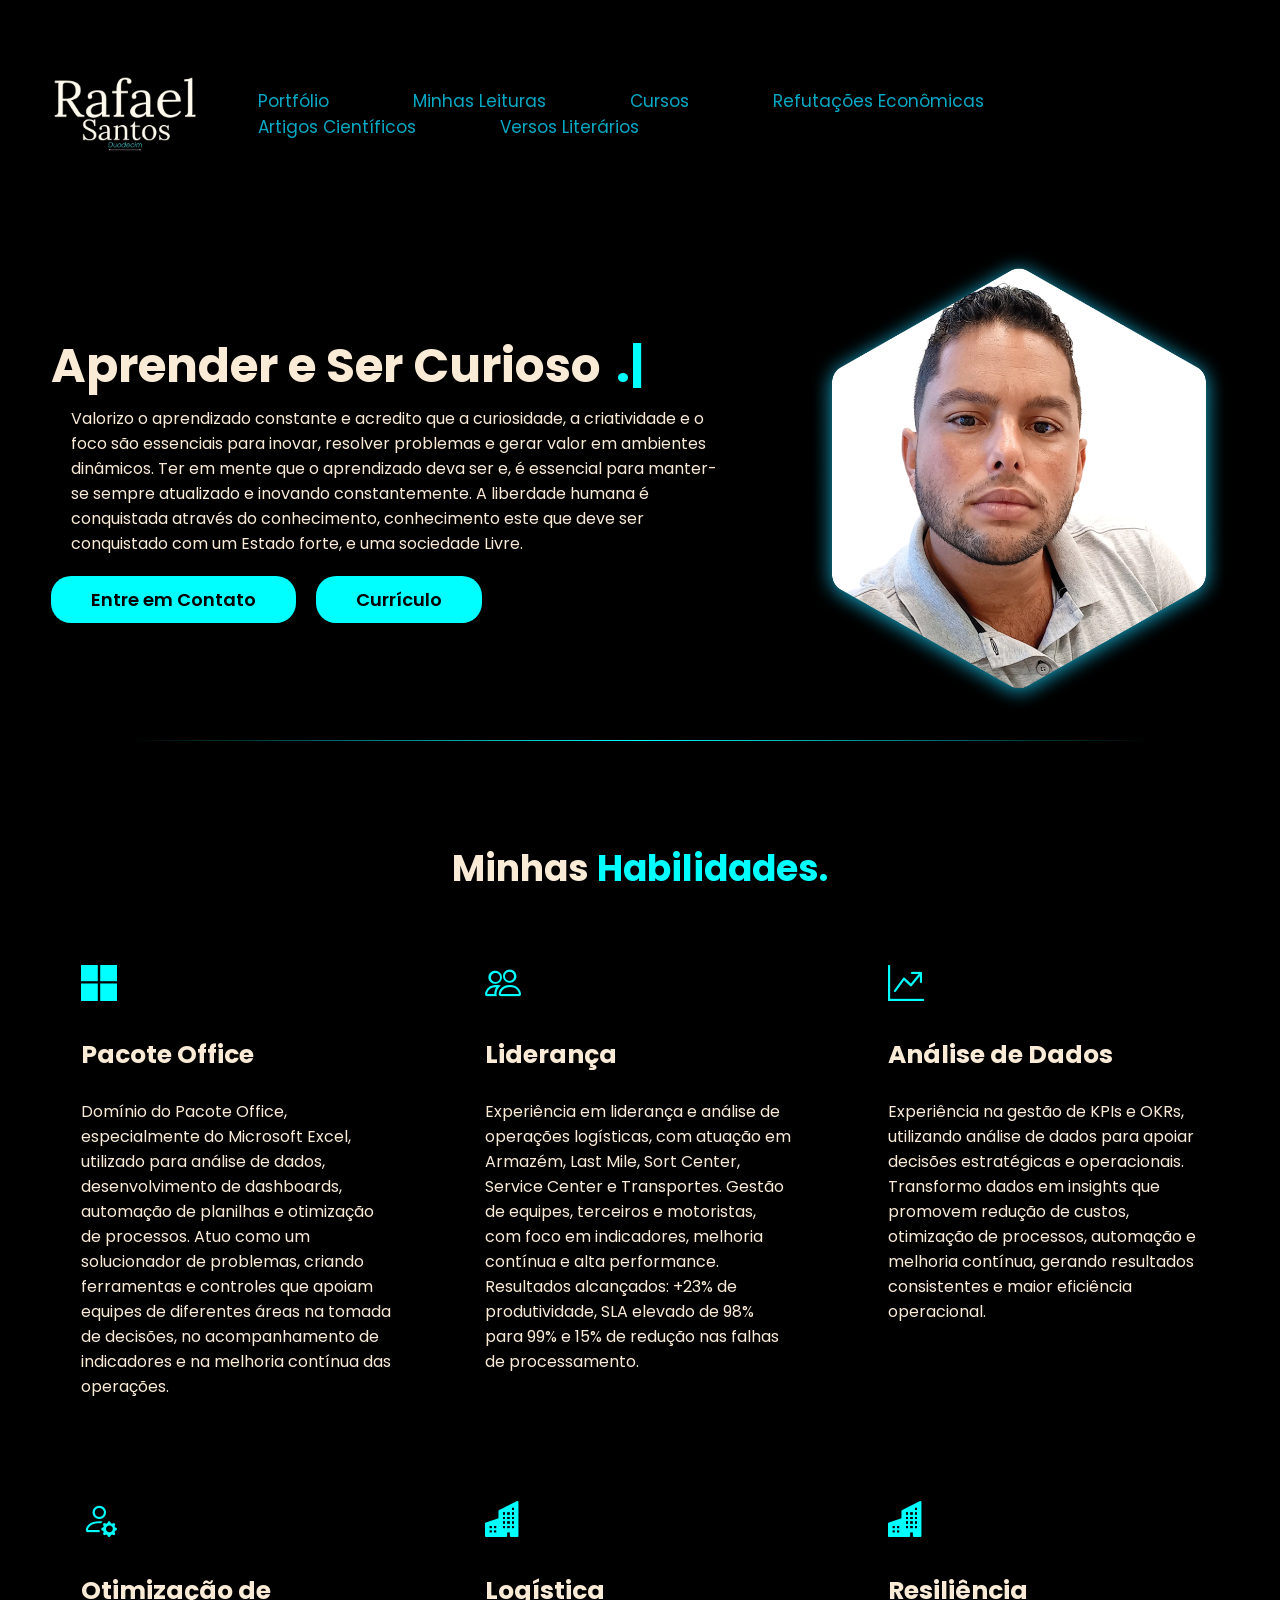
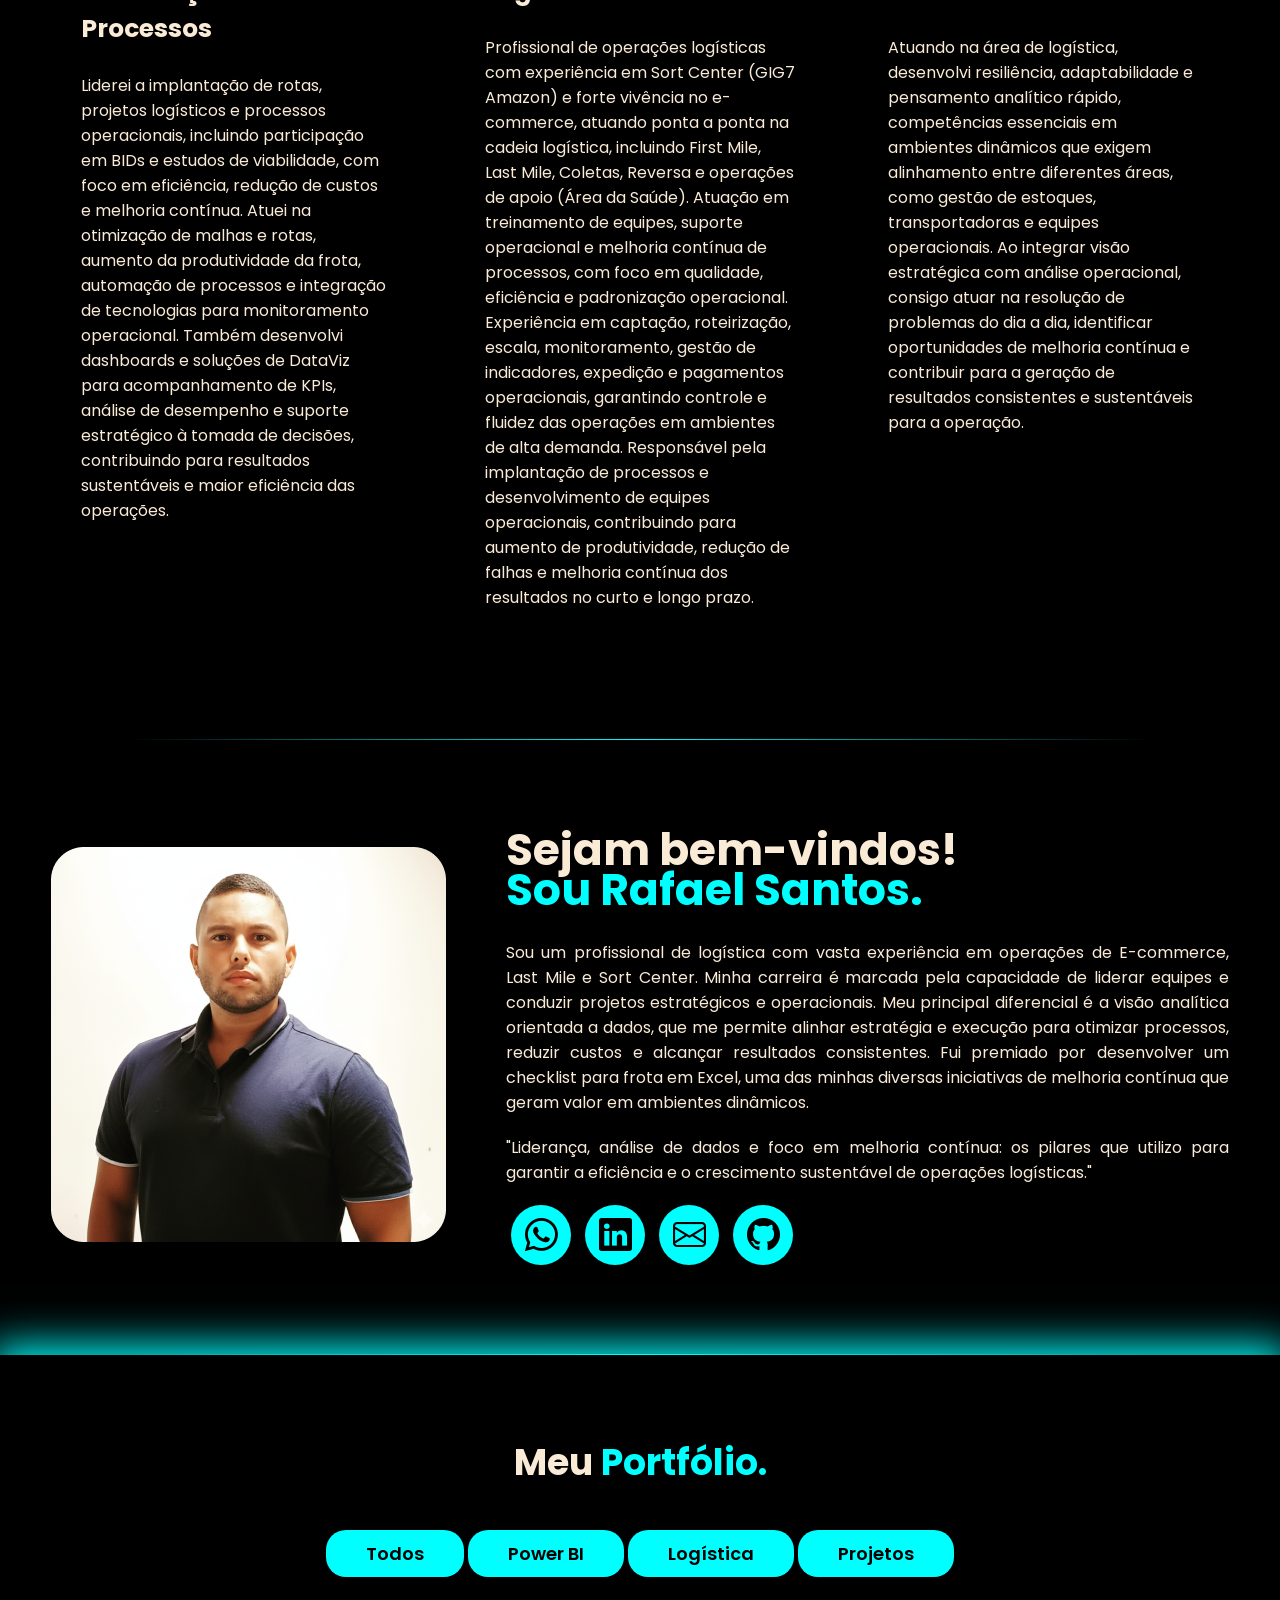
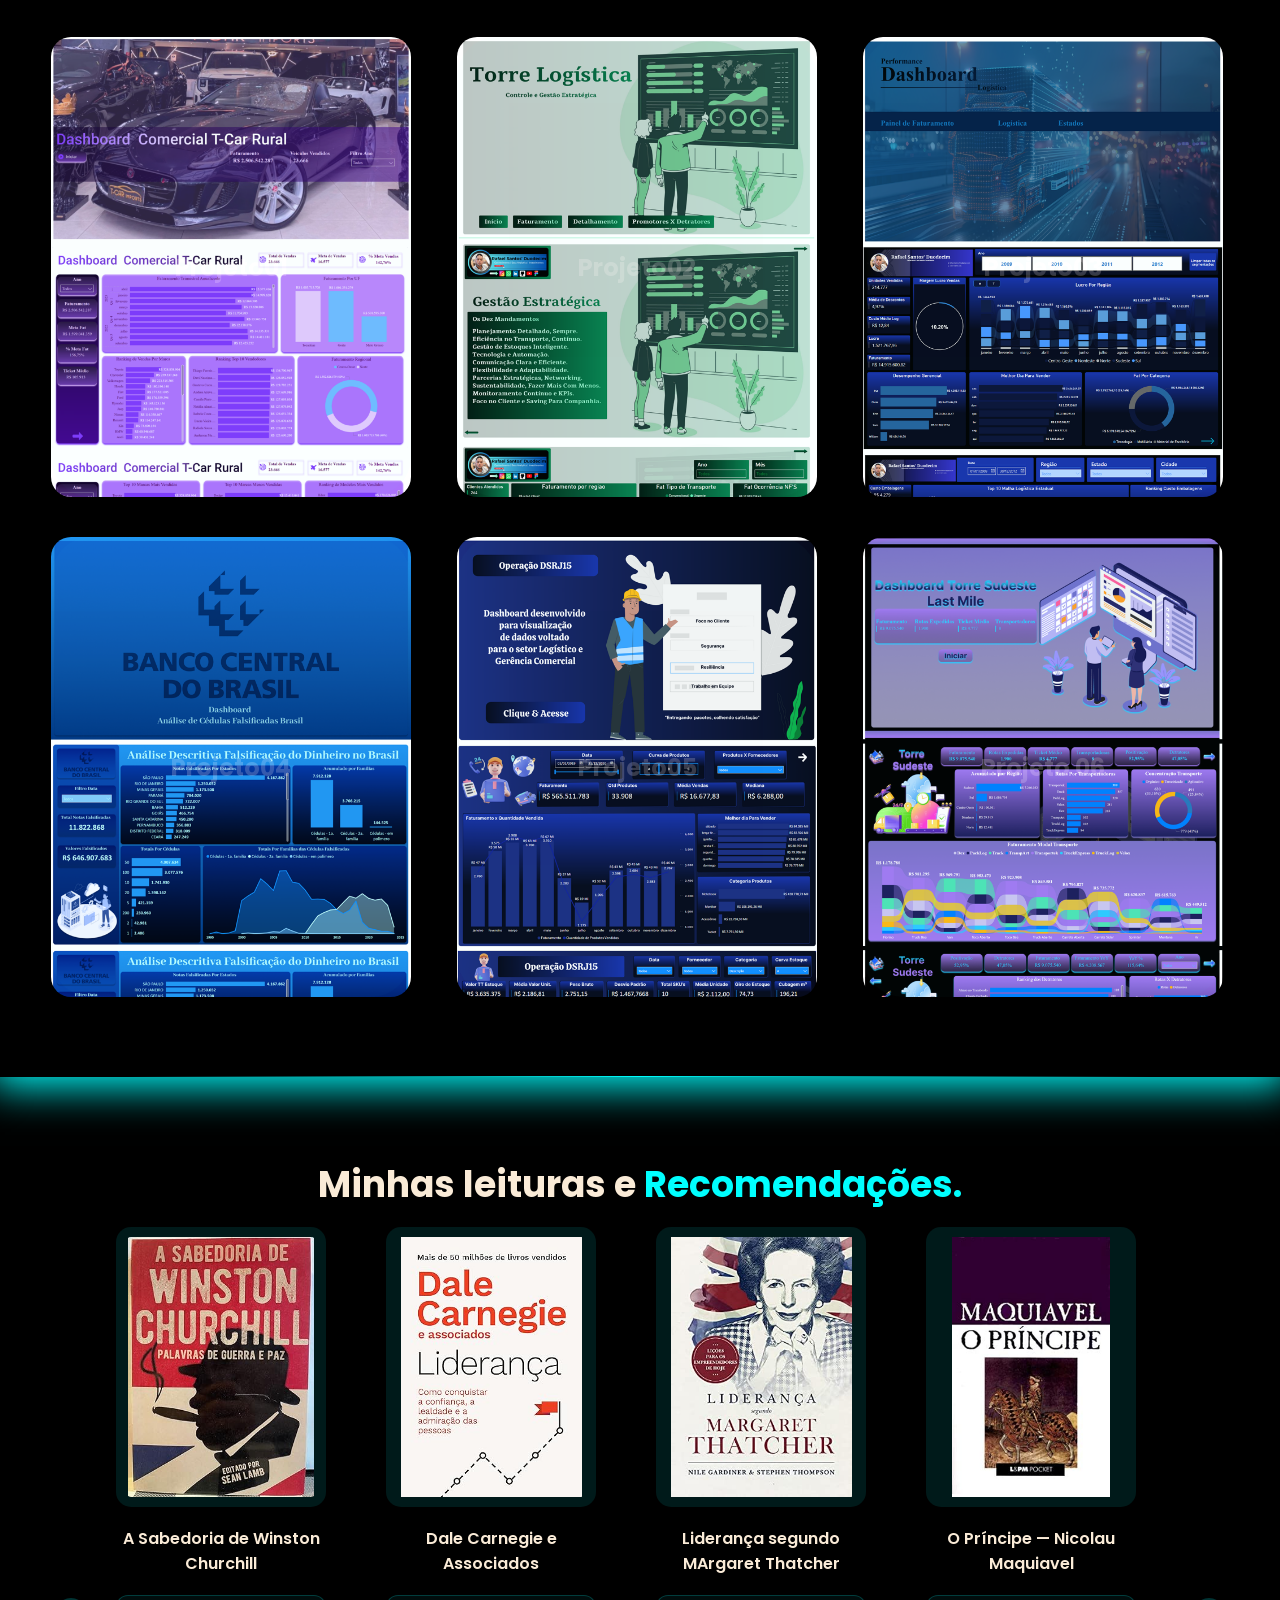
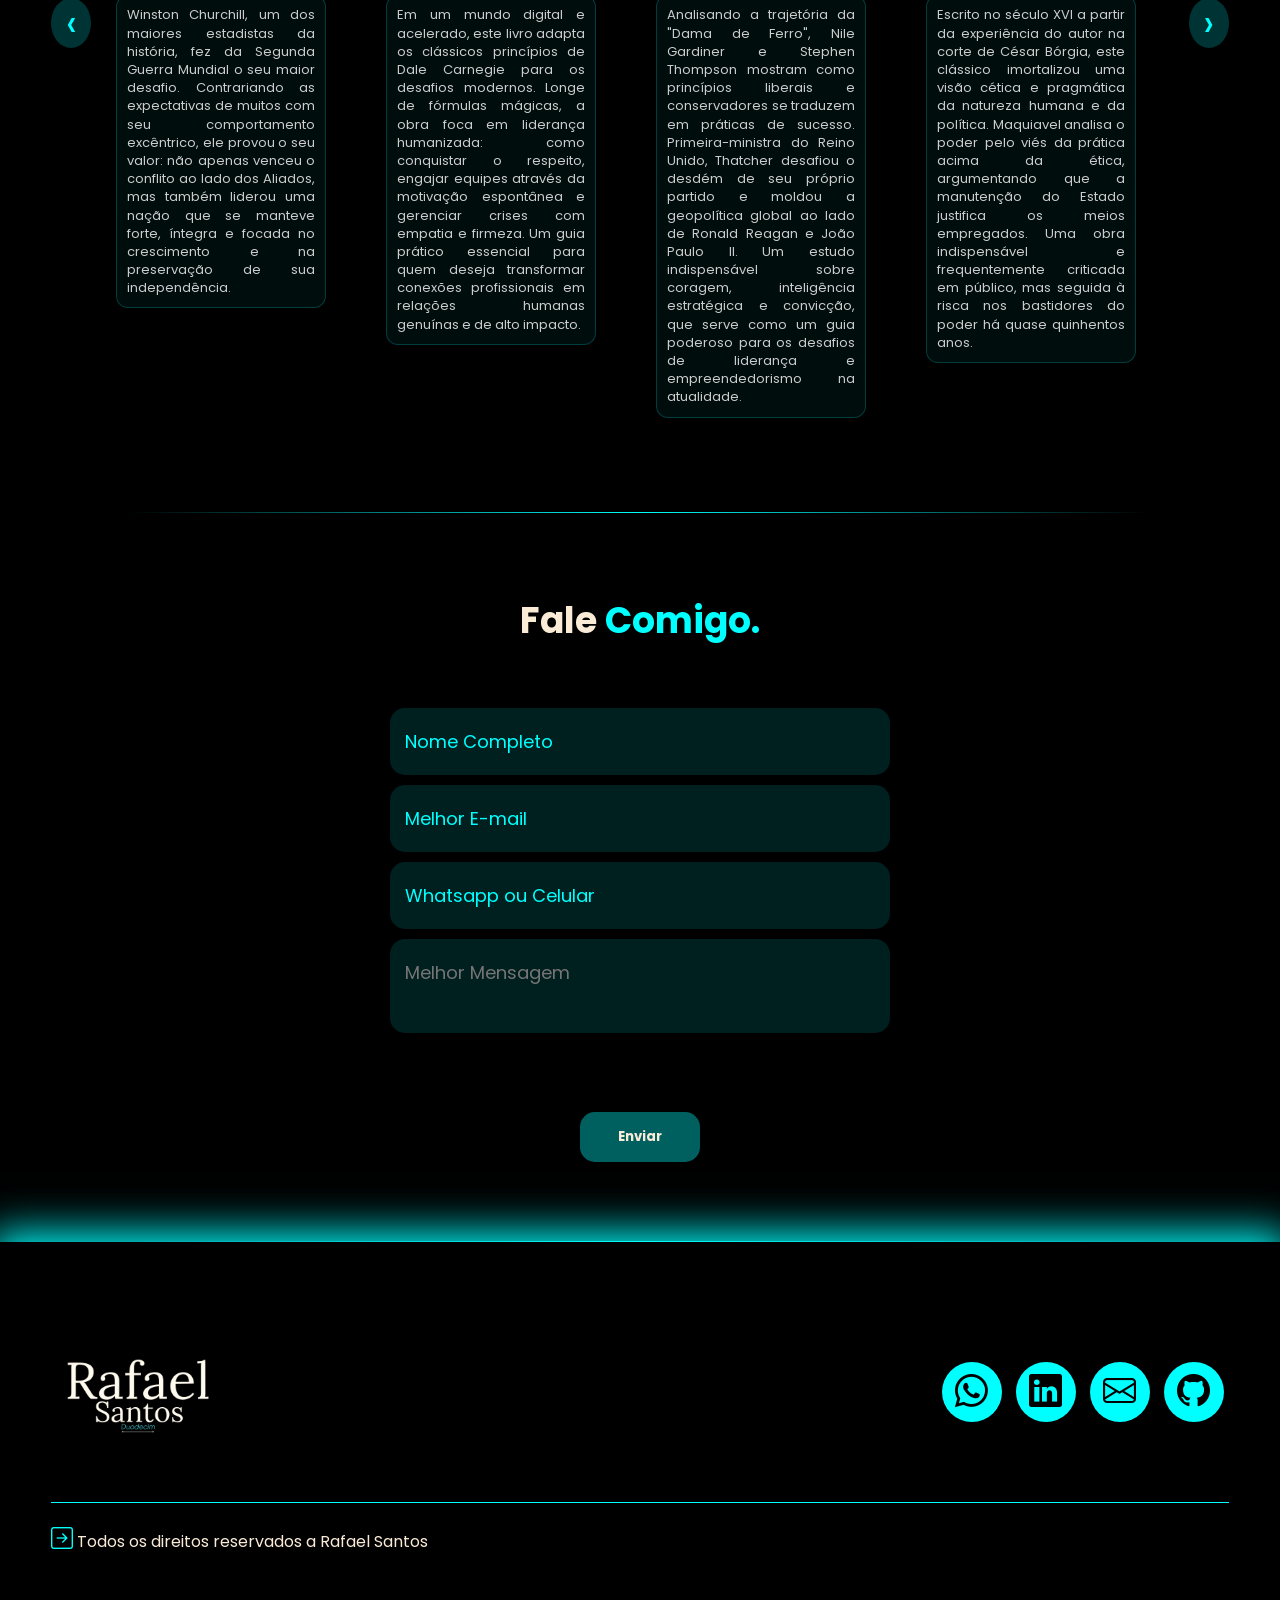
==== index.html @ 7df6057d "atualizando dimensão leitura para 5 livros" ====
<!DOCTYPE html>
<html lang="pt-br">
<head>
    <meta charset="UTF-8">
    <meta name="viewport" content="width=device-width, initial-scale=1.0">

    <!--Google Fontes-->
    <link rel="preconnect" href="https://fonts.googleapis.com">
    <link rel="preconnect" href="https://fonts.gstatic.com" crossorigin>
    <link href="https://fonts.googleapis.com/css2?family=Poppins:ital,wght@0,100;0,200;0,300;0,400;0,500;0,600;0,700;0,800;0,900;1,100;1,200;1,300;1,400;1,500;1,600;1,700;1,800;1,900&display=swap" rel="stylesheet">
    <!--Google Fontes-->

    <!--BootStrap Icons-->
    <link rel="stylesheet" href="https://cdn.jsdelivr.net/npm/bootstrap-icons@1.13.1/font/bootstrap-icons.min.css">
    <!--Fim Bootstrap Icons-->

    <link rel="stylesheet" href="style.css">
    <title>Rafael Santos</title>
</head>

<body>
    <button id="btn-topo">
       <i class="bi bi-arrow-up"></i>
    </button>
    
    <header>
        <div class= "interface">
            <div class="logo">
                <a href="#">
                    <img src="imagens/logoblaack.png" alt = "Testando_logo">
                </a>
            </div><!--logo-->

            <!--Botões do Navegador-->
            <!--Navegação por ancoragem-->
            <nav class="menu-desktop">
                <ul>
                    <li><a href="#portfolio">Portfólio</a></li> 
                    <li><a href="#leituras">Minhas Leituras</a></li>
                    <li><a href="#">Cursos</a></li>
                    <li><a href="#">Refutações Econômicas</a></li>
                    <li><a href="#">Artigos Científicos</a></li>
                    <li><a href="#">Versos Literários</a></li>
                     
                </ul>
            </nav>         

            <!-- Ícone hambúrguer (só mobile) -->
            <div class="menu-mobile">
            <i class="bi bi-list"></i>
            </div>
        </div><!--interface-->

        <!-- Menu lateral (abre no mobile) -->
        <nav class="menu-lateral">
            <ul>
                <li><a href="#portfolio">Portfólio</a></li> <!--Navegação por ancoragem-->
                <li><a href="leituras.html#leituras" target="_blank">Minhas Leituras</a></li>
                <li><a href="#">Cursos</a></li>
                <li><a href="#">Refutações Econômicas</a></li>
                <li><a href="#">Artigos Científicos</a></li>
                <li><a href="#">Versos Literários</a></li>
            </ul>
        </nav>

    </header>
<main>
  <section class="topo-do-site">
       <div class="interface">
                <div class="flex">
                    <div class="txt-topo-do-site">
                     
                        <h1 class="digitando"> Aprender e Ser Curioso </h1>
                                  
                        <p>Valorizo o aprendizado constante e acredito que a curiosidade, a criatividade e o foco 
                            são essenciais para inovar, resolver problemas e gerar valor em ambientes dinâmicos.
                            Ter em mente que o aprendizado deva ser e, é essencial para manter-se sempre
                            atualizado e inovando constantemente. A liberdade humana é conquistada através do conhecimento,
                            conhecimento este que deve ser conquistado com um Estado forte, e uma sociedade Livre.
                        </p>


<!--    Botões do currículo e do entrar em contato   -->                  
<div class="grupo-botoes">

    <div class="btn-contato">
        <a href="#contato">
            <button class="btn">Entre em Contato</button>
        </a>
    </div>

    <div class="btn-curriculo">
        <a href="Curriculo_Rafael Santos Silva.pdf" target="_blank">
            <button class="btn">Currículo</button>
        </a>
    </div>

</div>
                          
                    </div><!--topo-do-site-->

                    <div class="img-topo-do-site">
                         <img src="imagens/rafael.png" alt="pessoa.png"> 
                    </div><!--img-topo-do-site-->
                </div><!--flex-->         
            </div><!--interface-->           
        </section><!--topo-do-site-->
    
        <section class="especialidades">
            <div class="interface">
                <h2 class="titulo">Minhas <span>Habilidades.</span></h2>
                
                <div class="flex">
                    <div class="especialidades-box">
                        <i class="bi bi-microsoft"></i>
                        
                        <h3>Pacote Office</h3>
                        
                        <p>Domínio do Pacote Office, especialmente do Microsoft Excel, utilizado para análise de dados, desenvolvimento de dashboards, 
                            automação de planilhas e otimização de processos. Atuo como um solucionador de problemas, criando ferramentas e controles 
                            que apoiam equipes de diferentes áreas na tomada de decisões, no acompanhamento de indicadores e na melhoria contínua das operações.
                        </p>
                    </div><!--especialidades-box-->
                    
                    <div class="especialidades-box">
                        <i class="bi bi-people"></i>
                        
                        <h3>Liderança
                    
                        </h3>
                        <p>Experiência em liderança e análise de operações logísticas, com atuação em Armazém, Last Mile, Sort Center, Service Center 
                            e Transportes. Gestão de equipes, terceiros e motoristas, com foco em indicadores, melhoria contínua e alta performance. 
                            Resultados alcançados: +23% de produtividade, SLA elevado de 98% para 99% e 15% de redução nas falhas de processamento.
                        </p>
                    </div><!--especialidades-box-->
                    
                    <div class="especialidades-box">
                        <i class="bi bi-graph-up-arrow"></i>
                        
                        <h3>Análise de Dados</h3>
                        
                        <p>Experiência na gestão de KPIs e OKRs, utilizando análise de dados para apoiar decisões estratégicas e operacionais. 
                            Transformo dados em insights que promovem redução de custos, otimização de processos, automação e melhoria contínua, 
                            gerando resultados consistentes e maior eficiência operacional.
                        </p>
                    </div><!--especialidades-box-->

                    <div class="especialidades-box">
                        <i class="bi bi-person-gear"></i>
                        
                        <h3>Otimização de Processos</h3>
                        
                        <p>Liderei a implantação de rotas, projetos logísticos e processos operacionais, incluindo participação em BIDs e estudos de viabilidade, 
                            com foco em eficiência, redução de custos e melhoria contínua. Atuei na otimização de malhas e rotas, aumento da produtividade da frota, 
                            automação de processos e integração de tecnologias para monitoramento operacional. Também desenvolvi dashboards e soluções de DataViz para 
                            acompanhamento de KPIs, análise de desempenho e suporte estratégico à tomada de decisões, contribuindo para resultados sustentáveis e maior 
                            eficiência das operações.
                        </p>
                    </div><!--especialidades-box-->

                    <div class="especialidades-box">
                        <i class="bi bi-buildings-fill"></i>
                        
                        <h3>Logística</h3>
                        
                        <p>Profissional de operações logísticas com experiência em Sort Center (GIG7 Amazon) e forte vivência no e-commerce, atuando ponta a ponta na cadeia logística, 
                            incluindo First Mile, Last Mile, Coletas, Reversa e operações de apoio (Área da Saúde). Atuação em treinamento de equipes, suporte operacional e melhoria 
                            contínua de processos, com foco em qualidade, eficiência e padronização operacional. Experiência em captação, roteirização, escala, monitoramento, gestão 
                            de indicadores, expedição e pagamentos operacionais, garantindo controle e fluidez das operações em ambientes de alta demanda. Responsável pela implantação 
                            de processos e desenvolvimento de equipes operacionais, contribuindo para aumento de produtividade, redução de falhas e melhoria contínua dos resultados no 
                            curto e longo prazo.
                        </p>
                    </div><!--especialidades-box-->

                    <div class="especialidades-box">
                        <i class="bi bi-buildings-fill"></i>
                        
                        <h3>Resiliência</h3>
                        
                        <p>Atuando na área de logística, desenvolvi resiliência, adaptabilidade e pensamento analítico rápido, competências essenciais em ambientes dinâmicos que exigem alinhamento entre diferentes áreas, 
                            como gestão de estoques, transportadoras e equipes operacionais. Ao integrar visão estratégica com análise operacional, consigo atuar na resolução de problemas do dia a dia, identificar oportunidades 
                            de melhoria contínua e contribuir para a geração de resultados consistentes e sustentáveis para a operação.
                        </p>
                    </div><!--especialidades-box-->

                </div><!--flex-->       
            </div><!--interface-->
        </section><!--especialidades-->
         
        <section class="sobre">
            <div class="interface">
                <div class="flex">
                    <div class="img-sobre">
                        <img src="imagens/perfil sobre.png" alt = "foto.png">
                    </div><!--img-sobre-->

                    <div class="txt-sobre">
                        <h2>Sejam bem-vindos! <span>Sou Rafael Santos.</span></h2>
                        <p> Sou um profissional de logística com vasta experiência em operações de E-commerce, Last Mile e Sort Center. 
                            Minha carreira é marcada pela capacidade de liderar equipes e conduzir projetos estratégicos e operacionais. 
                            Meu principal diferencial é a visão analítica orientada a dados, que me permite alinhar estratégia e execução 
                            para otimizar processos, reduzir custos e alcançar resultados consistentes. Fui premiado por desenvolver um
                            checklist para frota em Excel, uma das minhas diversas iniciativas de melhoria contínua que geram valor em 
                            ambientes dinâmicos. 
                        </p>
                        
                        <p> "Liderança, análise de dados e foco em melhoria contínua: os pilares que utilizo para garantir a eficiência 
                            e o crescimento sustentável de operações logísticas."
                        </p>

                    <div class="btn-social">
                        <a href="#"><button><i class="bi bi-whatsapp"></i></button></a>
                        <a href="#"><button><i class="bi bi-linkedin"></i></button></a>
                        <a href="#"><button><i class="bi bi-envelope"></i></button></a>
                        <a href="#"><button><i class="bi bi-github"></i></button></a>

                    </div><!--btn-social-->

                    </div><!--txt-sobre-->
                </div><!--flex-->
            </div><!--interface-->
        </section><!--sobre-->
    
        <section id="portfolio" class="portfolio"> <!--Navegação por ancora-->
            <div class="interface">
                <h2 class="titulo">Meu <span>Portfólio.</span></h2>
                <div class="filtros">  <!--Botões-->
                <button onclick="filtrar('todos')">Todos</button>
                <button onclick="filtrar('bi')">Power BI</button>
                <button onclick="filtrar('logistica')">Logística</button>
                <button onclick="filtrar('projetos')">Projetos</button>
                </div>
                <div class="flex">
                   <!-- Aqui é o primeiro projeto -->
                    <div class="img-port bi" style="background-image: url(projetos/Projeto_01.png);"> <!--Adc imagem no projeto-->
                        <div class="overlay">
                            <a href="https://app.powerbi.com/view?r=eyJrIjoiZDViOTk0Y2UtODZkYy00NTRkLWEyZDQtYTY2ODE4ZGI3Y2Q2IiwidCI6ImRjYzZiZjVjLTNiZjctNGFlOC04OWZlLWI5N2MwMjEz
                            ODkyYiJ9" target="_blank"> Projeto01 </a>
                        </div>
                    </div>
                    <!-- Aqui é o segundo projeto -->
                    <div class="img-port bi" style="background-image: url(projetos/projeto_02.png);">
                        <div class="overlay">
                            <a href="https://app.powerbi.com/view?r=eyJrIjoiNzRhM2Q1ZjgtZDkxMi00Mjg3LTg2ZDUtZjVmYmI4ZjVlNTkwIiwidCI6ImRjYzZiZjVjLTNiZjctNGFlOC04OWZlLWI5N2MwMjEzODkyYiJ9" 
                            target="_blank">Projeto02</a>
                        </div>
                    </div>
                    <!-- Aqui é o terceiro projeto -->
                    <div class="img-port bi" style="background-image: url(projetos/Projeto_03.png);">
                        <div class="overlay">
                            <a href="//app.powerbi.com/view?r=eyJrIjoiMjJjNThkMjYtMGU4Yy00MzE4LWEzYzEtNDRkMzQzOGNiYzUwIiwidCI6ImRjYzZiZjVjLTNiZjctNGFlOC04OWZlLWI5N2MwMjEzODkyYiJ9"
                            target="_blank" > Projeto03</a>
                        </div>
                    </div>   
                    <!-- Aqui é o quarto projeto -->
                    <div class="img-port bi" style="background-image: url(projetos/04projeto_cédulas_falsificadas.png);">
                        <div class="overlay">
                            <a href="//app.powerbi.com/view?r=eyJrIjoiMGYxZWVlNTYtMzllMi00NWQxLWIxNmYtMjg5ZWJmY2Y4MWYwIiwidCI6ImRjYzZiZjVjLTNiZjctNGFlOC04OWZlLWI5N2MwMjEzODkyYiJ9"
                            target="_blank" > Projeto04</a>
                        </div>
                    </div>
                    <!-- Aqui é o quinto projeto-->  
                    <div class="img-port bi" style="background-image: url(projetos/05projeto_de_logistica_curso.png);">
                        <div class="overlay">
                            <a href="//app.powerbi.com/view?r=eyJrIjoiZmQ4MWZjYzctMzg3Yy00NWE0LTlmNDgtMTAwNGI3YjE2MWVjIiwidCI6ImRjYzZiZjVjLTNiZjctNGFlOC04OWZlLWI5N2MwMjEzODkyYiJ9"
                            target="_blank">Projeto05</a>
                        </div>
                    </div>
                    <!-- Aqui é o sexto projeto-->
                    <div class="img-port bi" style="background-image: url(projetos/06projeto_de_logistica_forms.png);">
                        <div class="overlay">
                            <a href="//app.powerbi.com/view?r=eyJrIjoiMDJlNTQ4YTAtMDZlOS00NWM0LTk3MGItZGM0MzVjMWMyZWE3IiwidCI6ImRjYzZiZjVjLTNiZjctNGFlOC04OWZlLWI5N2MwMjEzODkyYiJ9"
                            target="_blank">Projeto 06</a>
                        </div>
                    </div>             
                </div><!--flex-->
            </div><!--interface-->
        </section>
        
        
<section id="leituras" class="leituras">
    <div class="interface">

        <h2 class="titulo">Minhas leituras e <span>Recomendações.</span></h2>

        <div class="carrossel">

            <button class="seta esquerda" onclick="mover(-1)">‹</button>

            <div class="carrossel-viewport">

                <div class="carrossel-track" id="track">

                    <a href="https://link-da-compra-aqui.com" target="_blank" class="livro">
                        <img src="img_leituras/churchil.jpg" alt="">
                        <div class="info">
                            <h3>A Sabedoria de Winston Churchill</h3>
                            <p class="resenha">Winston Churchill, um dos maiores estadistas da história, fez da Segunda Guerra Mundial 
                                o seu maior desafio. Contrariando as expectativas de muitos com seu comportamento excêntrico, ele provou 
                                o seu valor: não apenas venceu o conflito ao lado dos Aliados, mas também liderou uma nação que se manteve 
                                forte, íntegra e focada no crescimento e na preservação de sua independência.
                            </p>
                        </div>
                    </a>

                    <a href="https://link-da-compra-aqui.com" target="_blank" class="livro">
                        <img src="img_leituras/danile carler.jpg" alt="">
                        <div class="info">
                            <h3>Dale Carnegie e Associados 
                            </h3>
                            <p class="resenha">Em um mundo digital e acelerado, este livro adapta os clássicos princípios de Dale Carnegie para 
                                os desafios modernos. Longe de fórmulas mágicas, a obra foca em liderança humanizada: como conquistar o respeito, 
                                engajar equipes através da motivação espontânea e gerenciar crises com empatia e firmeza. Um guia prático essencial 
                                para quem deseja transformar conexões profissionais em relações humanas genuínas e de alto impacto.
                            </p>
                        </div>
                    </a>

                    <a href="https://link-da-compra-aqui.com" target="_blank" class="livro">
                            <img src="img_leituras/margaret thatcher.jpg" alt="">
                        <div class="info">
                            <h3>Liderança segundo MArgaret Thatcher</h3>
                            <p class="resenha">Analisando a trajetória da "Dama de Ferro", Nile Gardiner e Stephen Thompson mostram como princípios liberais e conservadores 
                                se traduzem em práticas de sucesso. Primeira-ministra do Reino Unido, Thatcher desafiou o desdém de seu próprio partido e moldou 
                                a geopolítica global ao lado de Ronald Reagan e João Paulo II. Um estudo indispensável sobre coragem, inteligência estratégica e 
                                convicção, que serve como um guia poderoso para os desafios de liderança e empreendedorismo na atualidade.
                            </p>
                        </div>
                    </a>

                    <a href="https://link-da-compra-aqui.com" target="_blank" class="livro">
                        <img src="img_leituras/maquiavel.jpg" alt="">
                        <div class="info">
                            <h3>O Príncipe — Nicolau Maquiavel</h3>
                            <p class="resenha">Escrito no século XVI a partir da experiência do autor na corte de César Bórgia, este clássico imortalizou uma visão cética e pragmática 
                                da natureza humana e da política. Maquiavel analisa o poder pelo viés da prática acima da ética, argumentando que a manutenção do Estado justifica os meios 
                                empregados. Uma obra indispensável e frequentemente criticada em público, mas seguida à risca nos bastidores do poder há quase quinhentos anos.
                            </p>
                        </div>
                    </a>

                    <a href="https://link-da-compra-aqui.com" target="_blank" class="livro">
                        <img src="img_leituras/o caibalion.jpg" alt="">
                        <div class="info">
                            <h3>O Caibalion — Filosofia Hermética</h3>
                            <p class="resenha">Considerado um dos pilares do esoterismo ocidental, este clássico sintetiza a essência dos ensinamentos de Hermes Trismegisto, preservados desde o Antigo Egito e a Grécia.
                                 A obra traduz axiomas complexos em conceitos compreensíveis, antecipando ideias modernas como o Novo Pensamento e a Lei da Atração. Um guia definitivo e autorizado 
                                 sobre o Hermetismo, indispensável para estudiosos, filósofos e entusiastas da filosofia oculta.
                            </p>
                        </div>
                    </a>

                    <a href="https://link-da-compra-aqui.com" target="_blank" class="livro">
                        <img src="img_leituras/sartre.jpg" alt="">
                        <div class="info">
                            <h3>O Existencialismo é um Humanismo — Jean-Paul Sartrea</h3>
                            <p class="resenha">Nascido a partir de uma célebre conferência, este texto funciona como uma porta de entrada acessível à filosofia de Sartre. O autor responde de forma direta aos seus críticos, 
                                defendendo o existencialismo como uma doutrina que coloca a responsabilidade e a liberdade humana no centro de tudo. Uma obra curta e essencial que marca a transição intelectual de Sartre e 
                                pavimenta o caminho para os seus desdobramentos filosóficos posteriores.
                        </div>
                    </a>

                </div>

            </div>

            <button class="seta direita" onclick="mover(1)">›</button>

        </div>

    </div>
</section>
        
        <!--portfolio-->

        <section id="contato" class="formulario">
            <div class="interface">
                <h2 class="titulo">Fale <span>Comigo.</span></h2>
            <form id="form-contato" action="https://formspree.io/f/mnjlkkvp" method="POST">

                <input type="text" name="nome" placeholder="Nome Completo" required>
                <input type="email" name="email" placeholder="Melhor E-mail" required>
                <input type="tel" name="telefone" placeholder="Whatsapp ou Celular" required>
                <textarea name="message" placeholder="Melhor Mensagem" required></textarea>
                <input type="text" name="_honey" style="display:none">

                 <p id="mensagem-form"></p>

                <div class="btn-enviar">
                    <button type="submit" id="btn-form">Enviar</button>
                </div>

            </form>
            </div><!--interface-->
        </section><!--formulario-->
    </main>
    
    <footer>
        <div class="interface">
            <div class="line-footer">
                <div class="flex">
                    <div class="logo-footer">
                        <img src="imagens/logoblaack.png" alt="logotipo">
                    </div><!--logo-footer-->
                    <div class="btn-social">
                        <a href="#"><button><i class="bi bi-whatsapp"></i></button></a>
                        <a href="#"><button><i class="bi bi-linkedin"></i></button></a>
                        <a href="#"><button><i class="bi bi-envelope"></i></button></a>
                        <a href="#"><button><i class="bi bi-github"></i></button></a>
                    </div><!--btn-social-->
                </div><!--flex-->                
            </div><!--line-footer-->
            <div class="line-footer borda">
                <p><i class="bi bi-arrow-right-square"></i> <a href="https://wa.me/5521972371368"> Todos os direitos reservados a Rafael Santos</a> </p>
                
            </div><!--line-footer-->
        </div><!--interface-->
    </footer>

    <script src="script.js"></script>

</body>
</html>


<!--/* Malito é para add o e-mail*/-->
---- style.css ----
/*Estilo Geral*/
*{
    margin: 0;
    padding: 0;
    box-sizing: border-box;
    font-family: 'Poppins', sans-serif;
}

body{
    background-color: black;
    height: 100vh;
}

     /* dando vida aos navegadores */

html {
  scroll-behavior: smooth;
}


.interface{
    max-width: 1480px;   
    margin: 0 auto;
}

.flex{
    display: flex;
}

/*Grupo Botões iniciooo contato currículo*/

.grupo-botoes{
    display: flex;
    gap: 20px;
    align-items: center;
}

.btn{
    padding: 10px 40px;
    font-size: 18px;
    font-weight: 600;
    background-color:aqua;
    border: 0;
    border-radius: 20px;
    cursor: pointer;
    transition: 0.2s;
}

.btn:hover{
    background-color: #00c8c8;
    transform: translateY(-3px);
    box-shadow: 0 8px 20px rgba(0,0,0,.2);
}

/*Fim Grupo Botões*/

h2.titulo{
    color: antiquewhite;
    font-size: 36px;
    text-align: center;
}


h2.titulo span{
    color: aqua;
}

button:hover, form .btn-enviar input:hover{
    box-shadow: 0px 0px 8px aqua;
    transform: scale(1.05); 
}


/*Estilo do Cabeçalho*/

header{
    padding: 20px 3%;   /*Ajustar a altura das páginas*/
}

header > .interface{
    display: flex;
    align-items:center;
    justify-content: space-between;

}


header a{
    color: rgba(9, 218, 255, 0.767);
    text-decoration: none;
    display: inline-block;
    transition: .3s;
}

header a:hover{
    color: antiquewhite;
    transform: scale(1.09);
}

header nav ul{
    list-style-type: none;
}

header nav ul li{
    display: inline-block;
    padding: 0 40px;
    font-size: 17px; /*Tamanho da fonte do meu superior*/
}


/* Estilo da logo */
header .logo img {
    width: 180px;   /* controla a largura */
    height: auto;   /* mantém a proporção da imagem */
}


/*Topo do Site*/

section.topo-do-site{
    padding: 20px 4%;  /*texto ao ado da imagem*/
     
}

section.topo-do-site .flex{
    align-items: center;
    justify-content: center;
    gap: 60px;
    
}

.topo-do-site h1{
    color: antiquewhite;
    font-size: 47px;
    line-height: 40px;
    
}

.digitando::after {   /*Alterando o ponot final do portfolio*/
    content: '.|';
    margin-left: 5px;
    animation: pisca 0.6s infinite;
    color: aqua;
}


@keyframes pisca {
    0%, 100% {
        opacity: 1;
    }

    50% {
        opacity: 0;
    }
}


.topo-do-site h1 span{
    color: aqua;
    font-size: 74px;
}


.topo-do-site p{
    color: antiquewhite;
    margin: 20px;
    margin-top: 20px;
}

.topo-do-site .img-topo-do-site img{
    position: relative;
    animation: flutuar 3s ease-in-out infinite alternate;
    width: 420px;   /* controla a largura */
    height: auto;   /* mantém a proporção da imagem */
}


@keyframes flutuar{
    0%{
        top: 0;
    }
    100%{
        top: 40px;
    }
}

/* Container das especialidades/ minhas habilidades */

section.especialidades{  /*Afastando o texto da linha muito bom*/
    padding: 100px 4%;
}

section.especialidades .flex {
    display: flex;
    margin-top: 30px; /*Afastando o título do texto*/
    flex-wrap: wrap;      /* permite quebrar a linha */
    gap: 33px;            /* espaço entre os boxes */
    justify-content: center; /* centraliza os boxes */
}

/* Cada box de especialidade */
.especialidades .especialidades-box {
    color: antiquewhite;
    padding: 30px;
    border-radius: 20px;
    transition: .2s;
    flex: 1 1 calc(33.333% - 40px); /* ocupa 1/3 da linha, considerando o gap */
    box-sizing: border-box;
    min-width: 250px; /* garante responsividade em telas pequenas */
}

.especialidades .especialidades-box:hover {
    transform: scale(1.05);
    box-shadow: 0 0 9px rgba(0, 255, 255, 0.438);
}

.especialidades .especialidades-box i {
    margin-top: 40px;
    margin-bottom: 80px;
    font-size: 36px; /*Tamanho do título "Minhas Habilidades"*/
    color: aqua;   /*Cor do texto*/
}

.especialidades .especialidades-box h3 {
    font-size: 25px; /*Título em minhas habilidades "Tamanho"*/
    margin: 25px 0;  /*Distância entre o texto e o título*/
}


/*Estilo Sobre meu perfil
*/

section.sobre{
    padding: 90px 4%;
    align-items: center;
}

section.sobre .flex{
    align-items: center;
    gap: 60px;
}

.sobre .txt-sobre{
    color: antiquewhite;
}

.sobre .txt-sobre h2{
    font-size: 44px;
    line-height: 40px;
    margin-bottom: 30px;
}

.sobre .txt-sobre h2 span{
    color: aqua;
    display: block;
}

.sobre .txt-sobre p{
    margin: 20px 0;
    text-align: justify;
}


.btn-social button{
    width: 60px;
    height: 60px;
    border-radius: 60%;
    border: none;
    background-color: aqua;
    font-size: 33px;
    cursor: pointer;
    margin: 0 5px;
}

/*Estilo do portfólio*/

#portfolio {
    scroll-margin-top: 90px;
}

section.portfolio{
    padding: 80px 4%;
    box-shadow: 0 0 40px 9px aqua;
}

section.portfolio .flex{
    display: grid; /*Diposição da visualização baseada em grid da seção*/
    grid-template-columns: repeat(3, 1fr); /*Grid da disposição de projetos por linha*/
    gap: 40px;
    margin-top: 60px;
}

.img-port{
    width: 360px;
    height: 460px;
    background-size: cover;
    background-position: 100% 0%;
    transition: 3s; /*velocidade que a imagem sobre*/
    cursor: pointer;
    border-radius: 20px;  /*Aqui está as bordas da imagem*/
    position: relative;
}

.img-port:hover{
    background-position: 100% 100%;
}

.overlay{
    position: absolute;
    top: 0;
    left: 0;
    width: 100%;
    height: 100%;
    background-color: rgba(63, 223, 223, 0.103);
    border-radius: 40px;
    display: flex; /*Nome do projeto no portfolio*/
    align-items: center;
    justify-content: center;
    font-size: 24px;
    font-weight: 600;
    color:antiquewhite;
    opacity: .2;
    transition: .3s;
}

.overlay:hover{
    opacity: 1;
}

/* Faz o link dentro da overlay ficar branco e tirar sublinhado */
.overlay a {
    color: #ffffff;         /* branco */
    text-decoration: none;   /* remove sublinhado */
    font-weight: bold;       /* opcional: negrito */
}

/* Efeito quando o mouse passa sobre o link */
.overlay a:hover {
    color: aqua;         /* muda cor ao passar o mouse */
    cursor: pointer;        /* mostra a mãozinha */
}

/* Testando Leituras*/

/*Estilo do Formulário de Contato*/

section.formulario{
    padding: 80px 4%;
}

form{
    max-width: 500px;
    margin: 0 auto;
    display: flex;
    justify-content: center;
    flex-direction: column;
    gap: 10px;
    margin-top: 60px;
    
}

form input, form textarea{
    width: 100%;
    background-color: rgba(0, 255, 255, 0.123);
    border: 0;
    outline: 0;
    padding: 20px 15px;
    border-radius: 15px;
    color: antiquewhite;
    font-size: 18px;
}

form input::placeholder{
    color: aqua;
}

form textarea{
    resize: none;
    max-width: 500px;
    
}

form .btn-enviar{
    margin-top: 20px;
    text-align: center;

}

form .btn-enviar input{
    width: 120px;
    background-color: rgba(0, 255, 255, 0.377);
    color: antiquewhite;
    font-weight: 700;
    cursor: pointer;
    transition: .3s;

}
/*Formulario envios */
#mensagem-form {
    text-align: center;
    font-weight: 600;
    margin-top: 15px;
    min-height: 24px;
}

#mensagem-form.sucesso {
    color: aqua;
}

#mensagem-form.erro {
    color: #ff4d4d;
}

.btn-enviar button {
    width: 120px;
    padding: 15px;
    background-color: rgba(0, 255, 255, 0.377);
    color: antiquewhite;
    border: none;
    border-radius: 15px;
    font-weight: 700;
    cursor: pointer;
    transition: .3s;
}

.btn-enviar button:hover {
    box-shadow: 0px 0px 8px aqua;
    transform: scale(1.05);
}

.btn-enviar button:disabled {
    opacity: 0.6;
    cursor: not-allowed;
}



/*Boões do portfolio */
.filtros {
    text-align: center;
    margin-top: 40px;
}

.filtros button {
    padding: 10px 40px;
    font-size: 18px;
    font-weight: 600;
    background-color:aqua;
    border: 0;
    border-radius: 20px;
    cursor: pointer;
    transition: 0.2s;
}

.filtros button:hover {
    transform: scale(1.05);
    box-shadow: 0 0 10px aqua;
}

/*Estilo do rodape*/

footer{
    padding: 40px 4%;
    box-shadow: 0 0 40px 9px aqua;
}

footer .flex {
    display: flex;              
    align-items: center;        
    justify-content: space-between; 
    flex-wrap: nowrap;          
    gap: 20px;                  
}


footer .line-footer{
    padding: 20px 0;
}

.borda{
    border-top: 1px solid aqua;

}
 /* Linha do rodapé */
footer .line-footer p i{
    color: aqua;
    font-size: 22px;
    
}

footer .line-footer p a{
    color: antiquewhite;
    
}

/* Ajuste da logo do footer */
footer .logo-footer img {
    max-width: 180px;  /* controla largura máxima */
    width: 100%;       /* torna responsivo em telas pequenas */
    height: auto;      /* mantém proporção */
    display: block;    /* remove espaços extras */
}


/*Deixando o site responsivo */


/* Menu lateral só aparece no mobile */
.menu-lateral {
    display: none; /* esconde por padrão */
}



/* Botão menu mobile */

.menu-mobile {
    display: none; /* esconde por padrão */
}

@media screen and (max-width: 1020px){

    .menu-mobile {
        display: block; /* mostra o botão */
    }

    .menu-lateral {
        display: block; /* mostra o menu lateral quando estiver no mobile */
    }

    /* esconder menu desktop e botão contato no mobile */
    .menu-desktop,
    .btn-contato {
        display: none;
    }
    


    /* Estilo da logo */
    header .logo img {
    width: 130px;   /* controla a largura */
    height: auto;   /* mantém a proporção da imagem */
    }

    /*Classes gerais*/
    .flex{
        flex-direction: column;
    }

    h2.titulo{
    font-size: 27px;
    line-height: 30px;
    text-align: center;
    }

    .topo-do-site .flex{
        flex-direction: column-reverse;
    }

    /*cabeçalho navegador*/
    .menu-desktop, .btn-contato{
        display: none;
    }

    .menu-desktop {
    position: relative;
}

    /*Topo do site*/

    section.topo-do-site{
        padding: 27px 8%;
    }
    .topo-do-site h1{
        font-size: 37px;
        line-height: 70%;
        text-align: center;
    }


    /*Especialidades*/

    section.especialidades{
    margin-bottom: 50px;
    padding: 50px 8%;
    display: grid;
    gap: 70px;
    
}

section.especialidades h2 {
    color: antiquewhite;
    font-size: 36px;
    text-align: center;
    margin-bottom: 50px; /* aumenta a distância entre o título e os boxes */
}

  /*  section.especialidades {
    padding: 40px 6%;
    }*/


    /*Sobre*/

    section.sobre{
    padding: 80px 8%;
    align-items: center;
}


.sobre .txt-sobre h2{
    font-size: 30px;
    line-height: 30px;
    text-align: center;
}


.btn-social{
    text-align: center;
}

/*Imagem da descrição sobre*/

.img-sobre img{  /*Imagem da descrição sobre*/
 width: 280px;   /* controla a largura */
 height: auto;   /* mantém a proporção da imagem */
}


/*Portfolio*/


section.portfolio{
    padding: 80px 4%;
    box-shadow: 0 0 40px 9px aqua;
}

.esconder {
    display: none;
}


.filtros button.ativo {
    background: white;
    color: black;
}


.img-port {
    transition: 0.4s;
}


/*Fim section bottuns */


section.portfolio{
    padding: 80px 4%;
    
}

.img-port{
    width: 100%;
    max-width:360px;
    margin: 0 auto;
    height: 160px;
    background-size: cover;
    background-position: 100% 0%;
    transition: 8s;
    cursor: pointer;
    border-radius: 15PX;
    position: relative;
}   

.overlay{
    position: absolute;
    top: 0;
    left: 0;
    width: 100%;
    height: 100%;
    background-color: rgba(0, 255, 255, 0.103);
    border-radius: 15px;
    display: flex;
    align-items: center;
    justify-content: center;
    font-size: 15px;
    font-weight: 600;
    color:antiquewhite;
    opacity: 0;
    transition: .5s;
}

/* Botão menu mobile */
.menu-mobile {
    display: none;
    font-size: 40px;
    color: aqua;
    cursor: pointer;
    z-index: 1001;
}

/* Menu lateral */
.menu-lateral {
    position: fixed;
    top: 0;
    right: -250px;
    width: 250px;
    height: 100%;
    background: rgba(0,0,0,0.95);
    box-shadow: -2px 0 8px rgba(0, 255, 255, 0.4);
    transition: right 0.3s ease;
    z-index: 1000;
    padding-top: 80px;
}

.menu-lateral ul {
    list-style: none;
    padding: 0;
    text-align: center;
}

.menu-lateral ul li {
    margin: 20px 0;
}

.menu-lateral ul li a {
    color: antiquewhite;
    font-size: 20px;
    text-decoration: none;
    transition: 0.3s;
}

.menu-lateral ul li a:hover {
    color: aqua;
}

/* Ativo */
.menu-lateral.ativo {
    right: 0;
}

/* Só aparece no mobile */
@media screen and (max-width: 1020px) {
    .menu-mobile {
        display: block;
    }
}


}


/*Section Leitura outra aba*/


.leituras {
    padding: 80px 4%;
}



.leituras .flex {
    justify-content: center;
    gap: 30px;
    flex-wrap: wrap;
}

.livro {
    color: antiquewhite;
    padding: 15px;
    border-radius: 20px;
    transition: .2s;
    flex: 0 0 240px;
    width: 240px; 
    box-sizing: border-box;
    display: flex;
    flex-direction: column;
    align-items: center;
}

.livro img {
    width: 100%;
    height: 280px;
    object-fit: contain;
    background-color: rgba(0, 255, 255, 0.1);
    padding: 10px;
    border-radius: 15px;
}

.livro:hover {
    transform: scale(1.05);
}


.info {
    width: 100%;
    margin-top: 10px;
    text-align: center;
}

.info h3 {
    font-size: 16px;
    color: antiquewhite;
    font-weight: 600;
    
    /* O TRUQUE: Força a área do título a ter sempre o espaço de 3 linhas */
    height: 68px; 
    display: flex;
    align-items: center;      /* Centraliza títulos menores verticalmente */
    justify-content: center;
    margin-bottom: 10px;
}

.resenha {
    font-size: 13px;
    color: #ccc;
    line-height: 1.4;
    text-align: justify;

    padding: 10px;
    border-radius: 12px;

    background-color: rgba(0, 255, 255, 0.05);
    border: 1px solid rgba(0, 255, 255, 0.2);
}


a {
    text-decoration: none;
}

.resenha:hover {
    transform: scale(1.02);
    box-shadow: 0 0 10px rgba(0, 255, 255, 0.3);
    transition: 0.3s;
}

/*Carrosel */
.carrossel {
    display: flex;
    align-items: center;
    justify-content: center;
    gap: 10px;
    position: relative;
}

.carrossel-viewport {
    width: 1350px; /* 5 livros de 220px + gap */
    overflow: hidden;
}

.carrossel-track {
    display: flex;
    flex-wrap: nowrap;
    gap: 30px;
    transition: transform 0.5s ease;
}

/*Botão Carrossel */

.seta {
    background: rgba(0, 255, 255, 0.2);
    border: none;
    font-size: 40px;
    color: aqua;
    cursor: pointer;
    width: 50px;
    height: 50px;
    border-radius: 50%;
    display: flex;
    align-items: center;
    justify-content: center;
    z-index: 10;
}

.seta:hover {
    background: aqua;
    color: black;
}

/* Linhas de Divisão */

/*Divisão entre blocos */
section {
    position: relative;
}

section::after {
    content: "";
    position: absolute;
    bottom: 0;
    left: 10%;
    width: 80%;
    height: 1px;
    background: linear-gradient(
        to right,
        transparent,
        aqua,
        transparent
    );
}

/* botão topo do site*/

#btn-topo {
    position: fixed;
    bottom: 30px;
    right: 30px;
    width: 50px;
    height: 50px;
    border-radius: 50%;
    border: none;
    background-color: #00ffff;
    color: black;
    font-size: 20px;
    cursor: pointer;
    display: none;
    z-index: 999;
    transition: 0.3s;
    
}

#btn-topo:hover {
    transform: scale(1.1);
    box-shadow: 0 0 15px #00ffff;
}


#btn-topo.ativo {
    opacity: 1;
    visibility: visible;
}
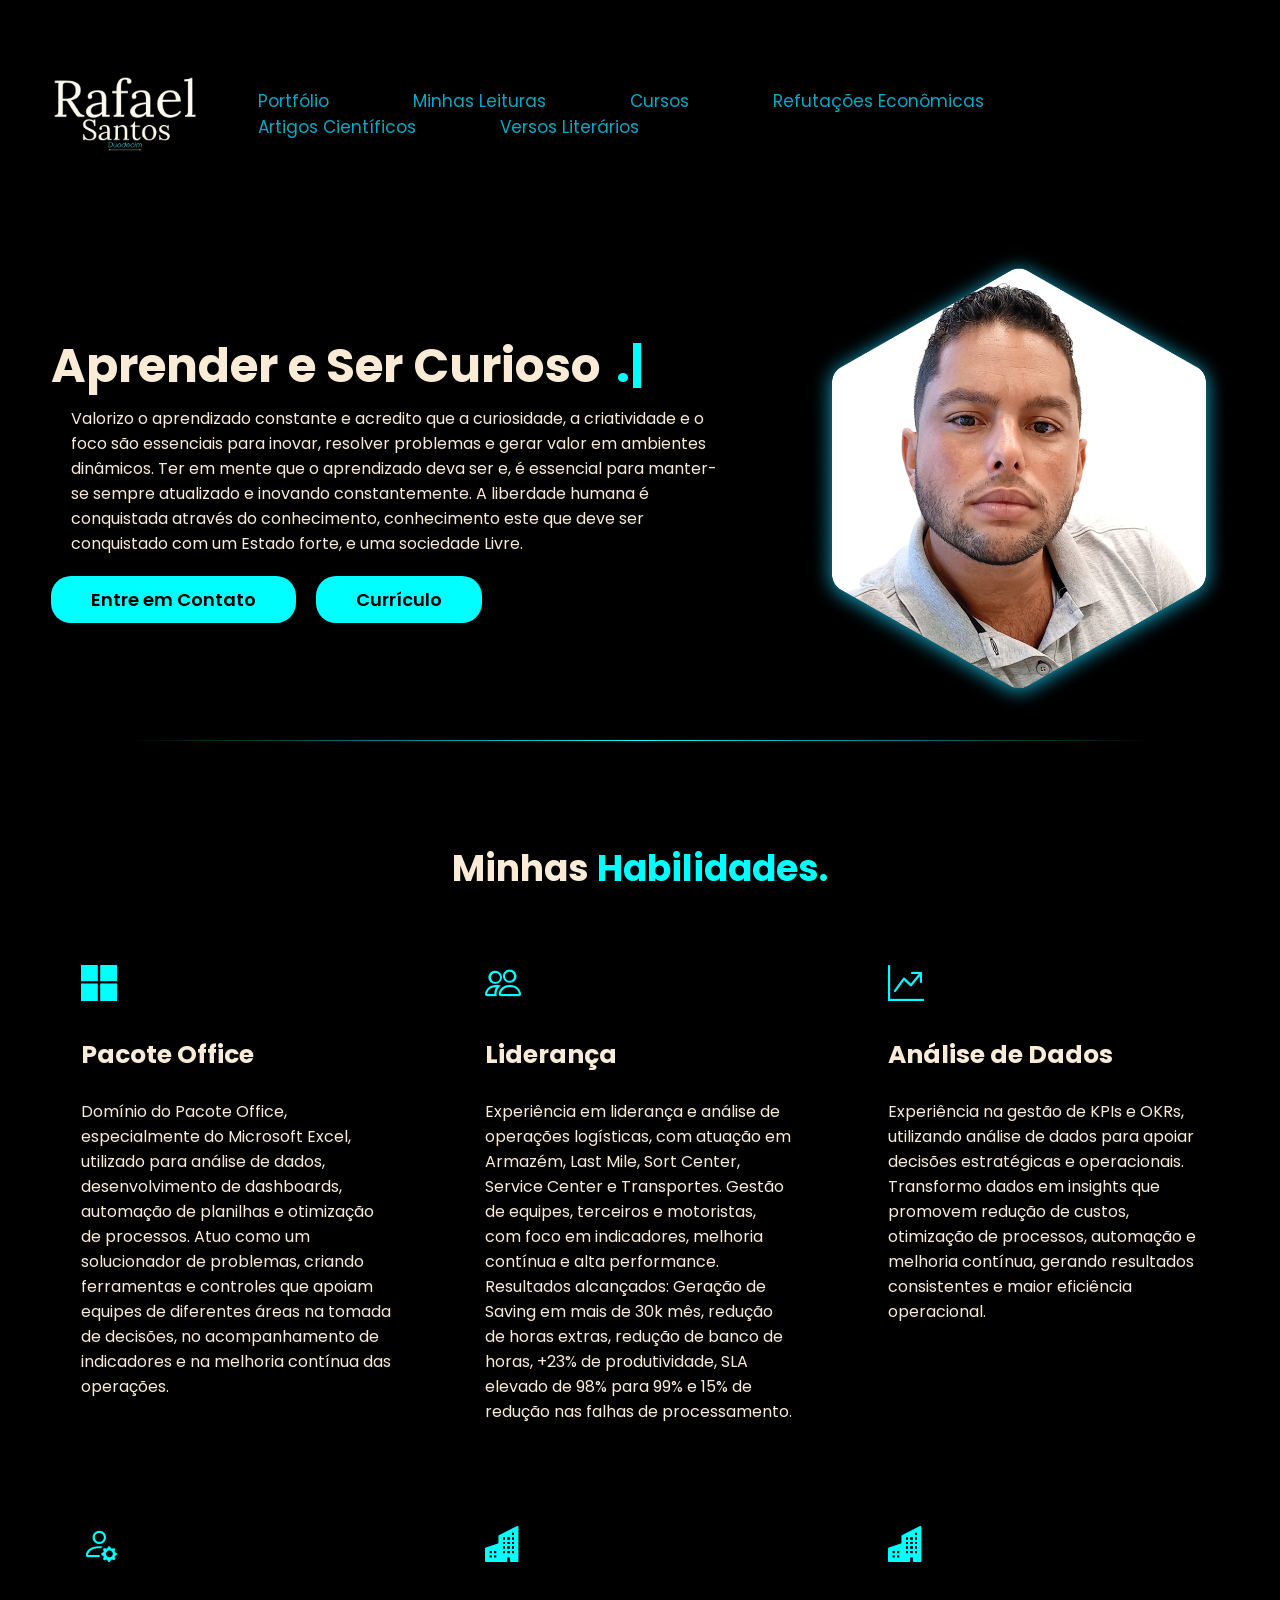
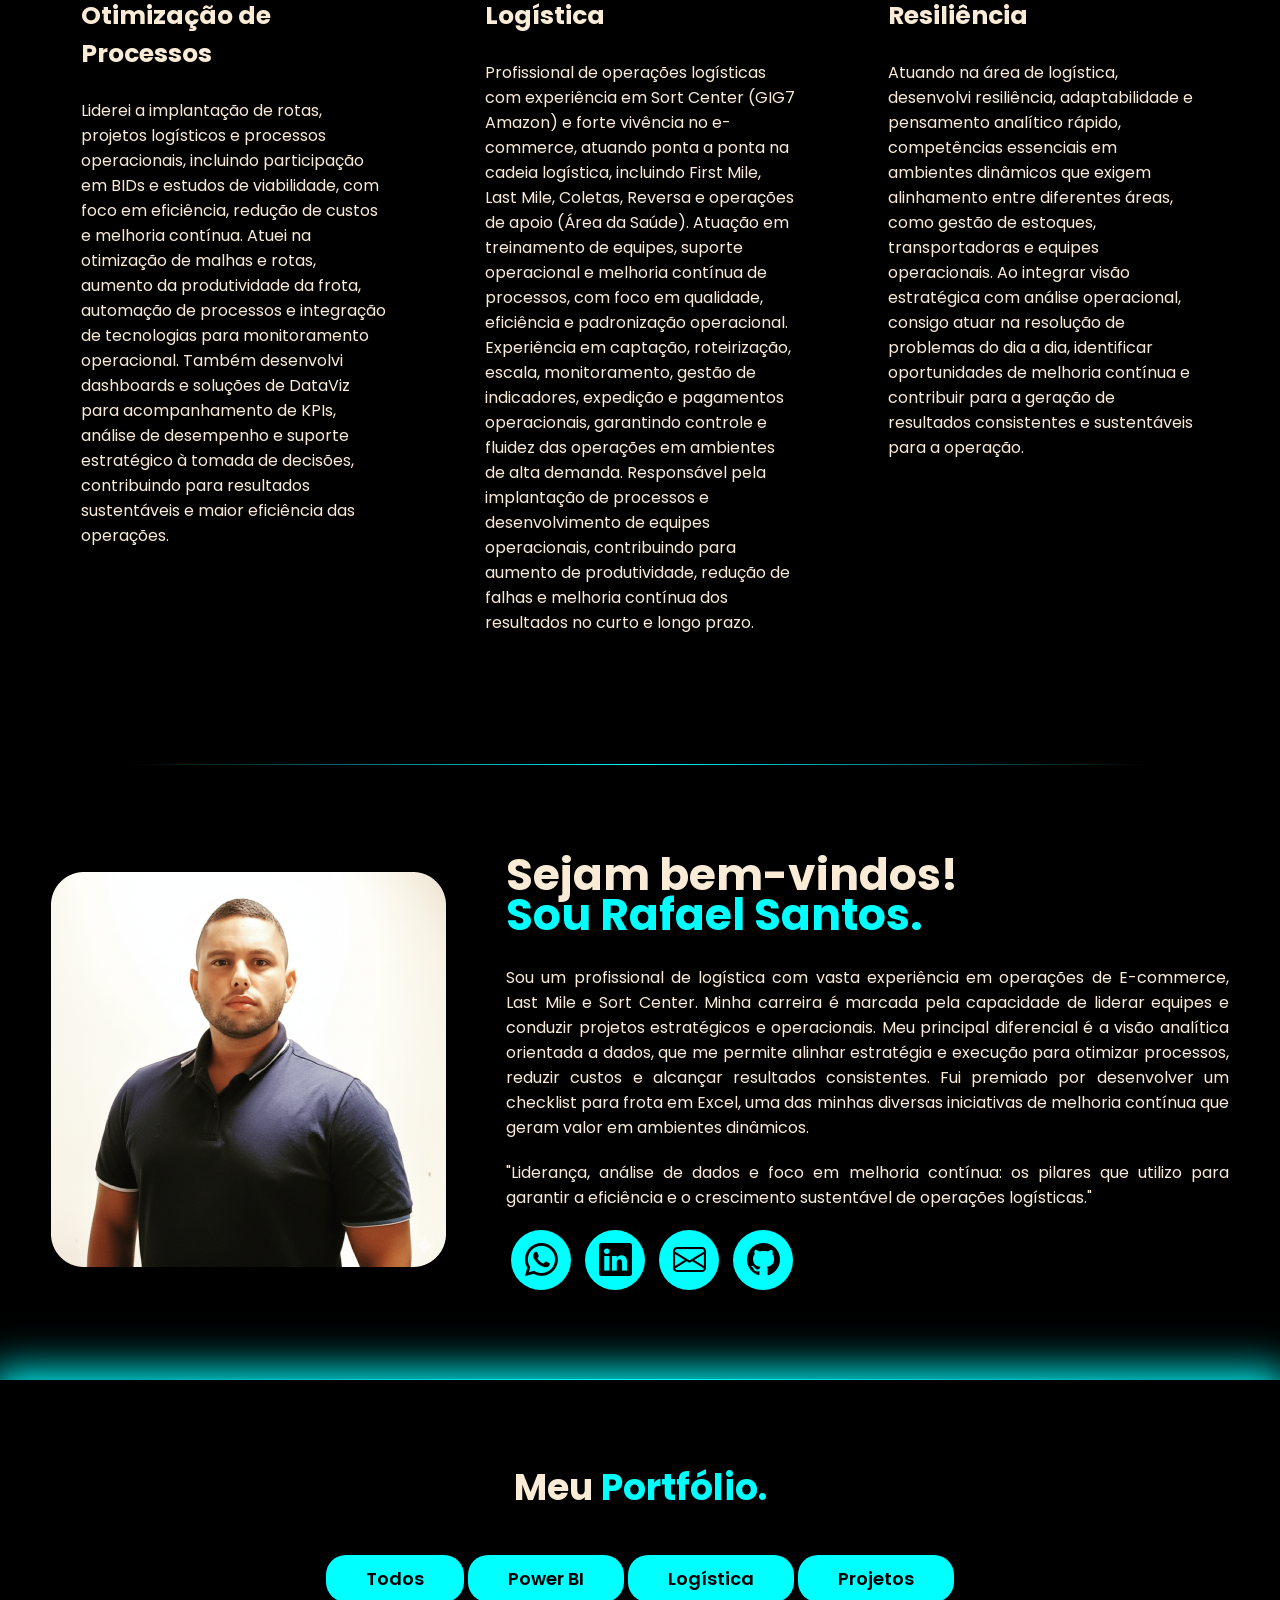
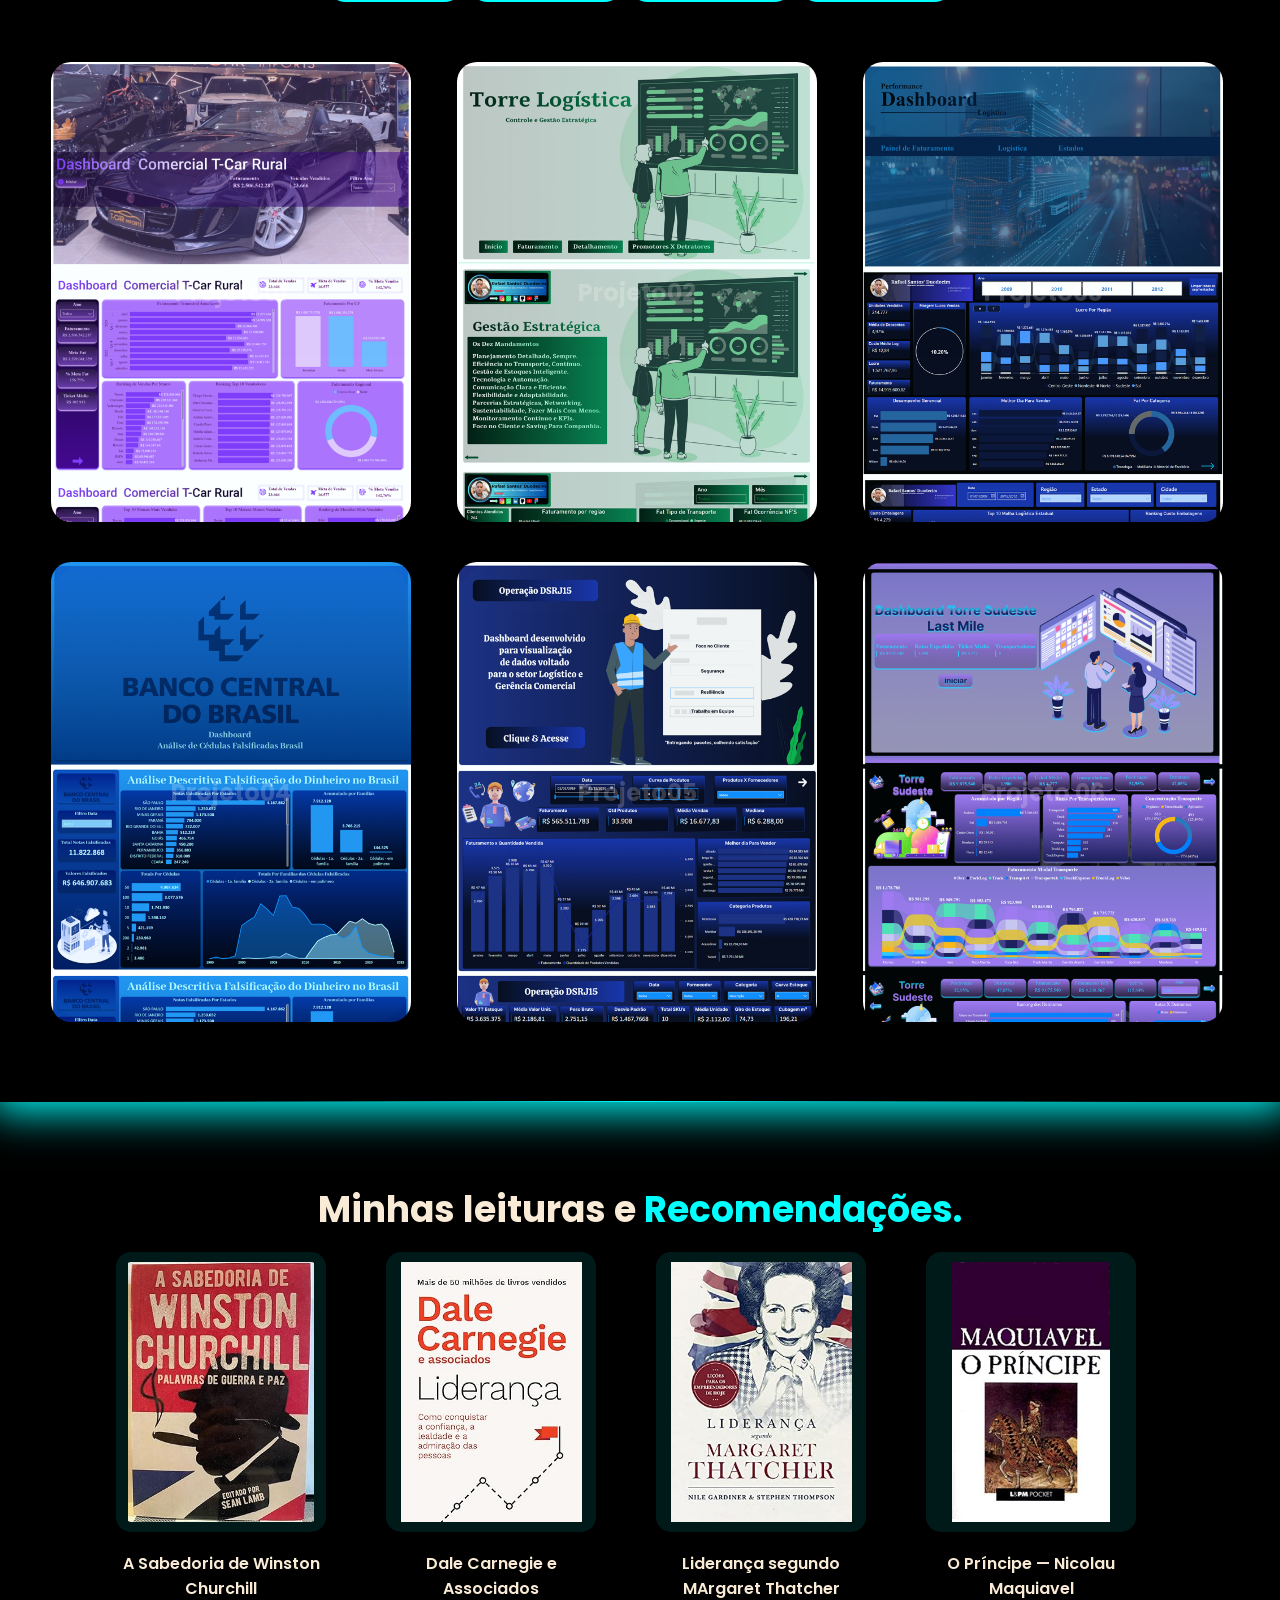
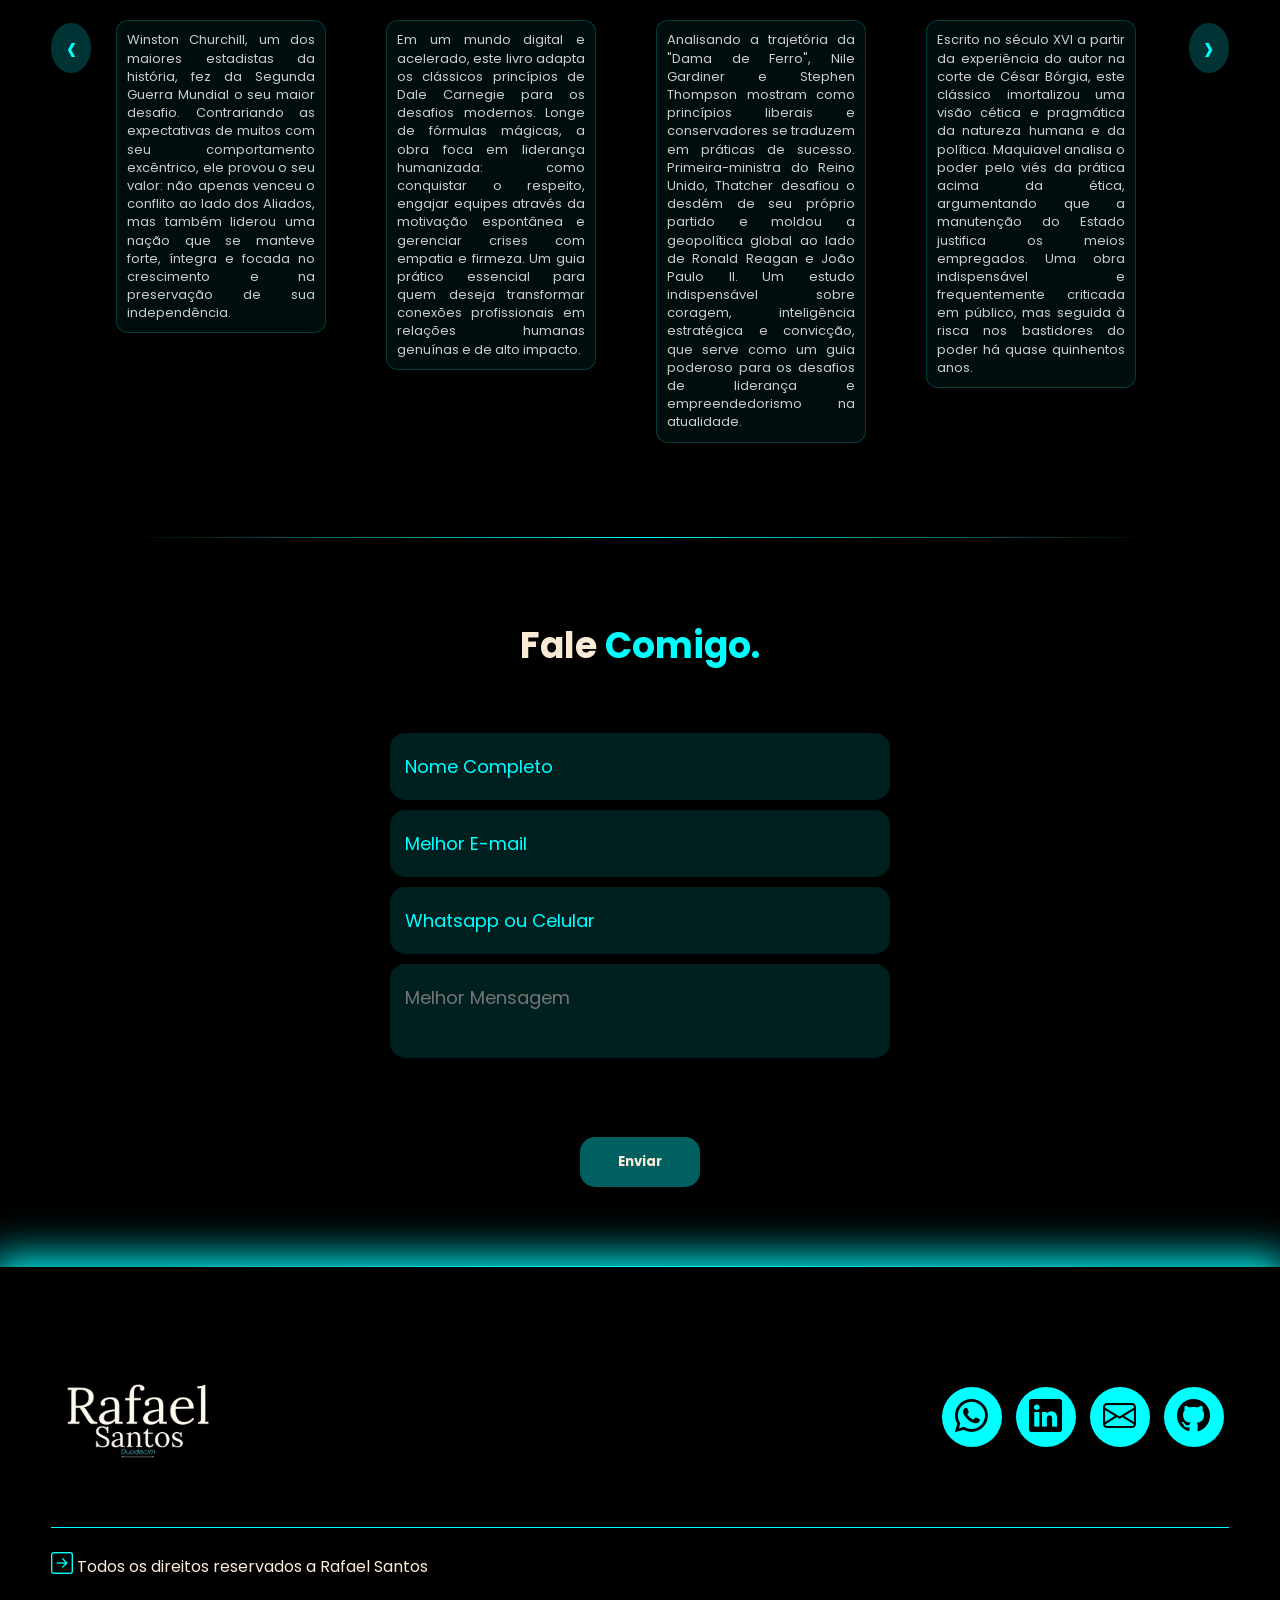
==== commit f366f962: "atualizando liderança" ====
--- a/index.html
+++ b/index.html
@@ -130,7 +130,7 @@
                         </h3>
                         <p>Experiência em liderança e análise de operações logísticas, com atuação em Armazém, Last Mile, Sort Center, Service Center 
                             e Transportes. Gestão de equipes, terceiros e motoristas, com foco em indicadores, melhoria contínua e alta performance. 
-                            Resultados alcançados: +23% de produtividade, SLA elevado de 98% para 99% e 15% de redução nas falhas de processamento.
+                            Resultados alcançados: Geração de Saving em mais de 30k mês, redução de horas extras, redução de banco de horas, +23% de produtividade, SLA elevado de 98% para 99% e 15% de redução nas falhas de processamento.
                         </p>
                     </div><!--especialidades-box-->
                     
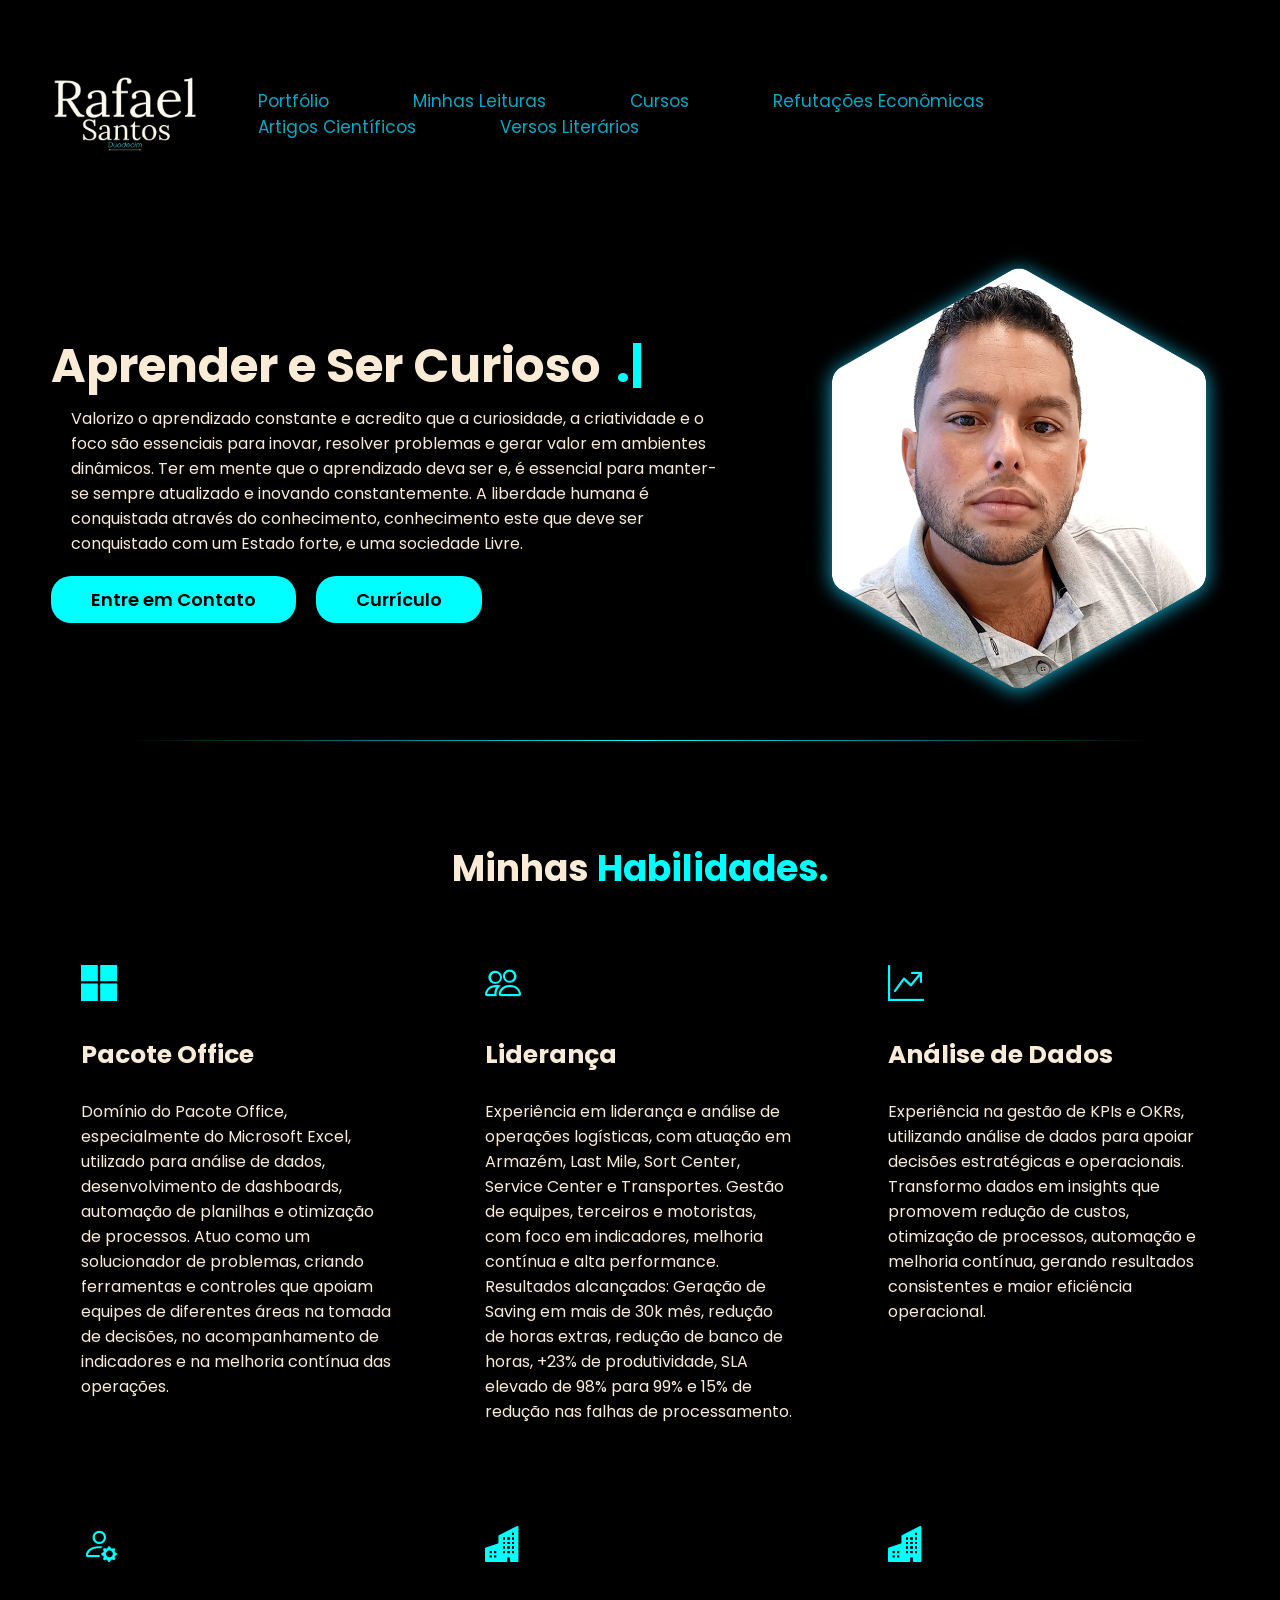
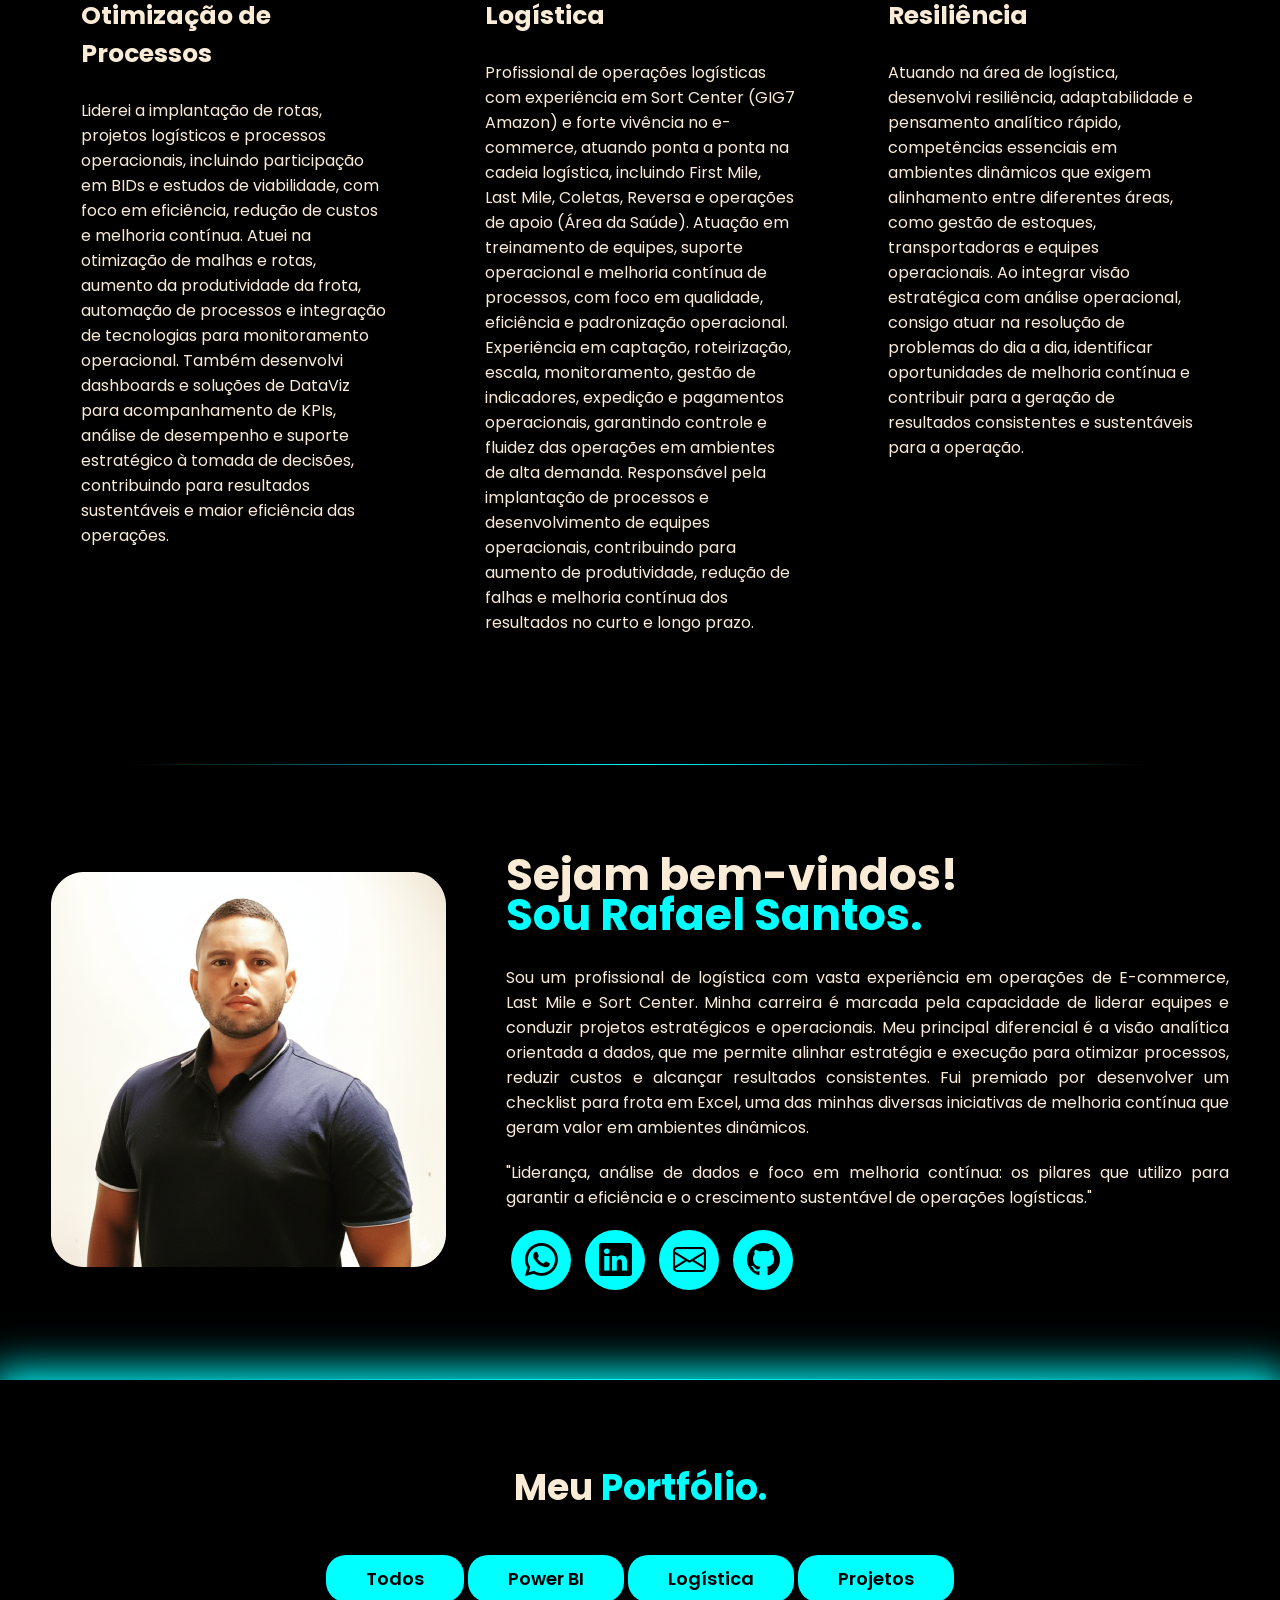
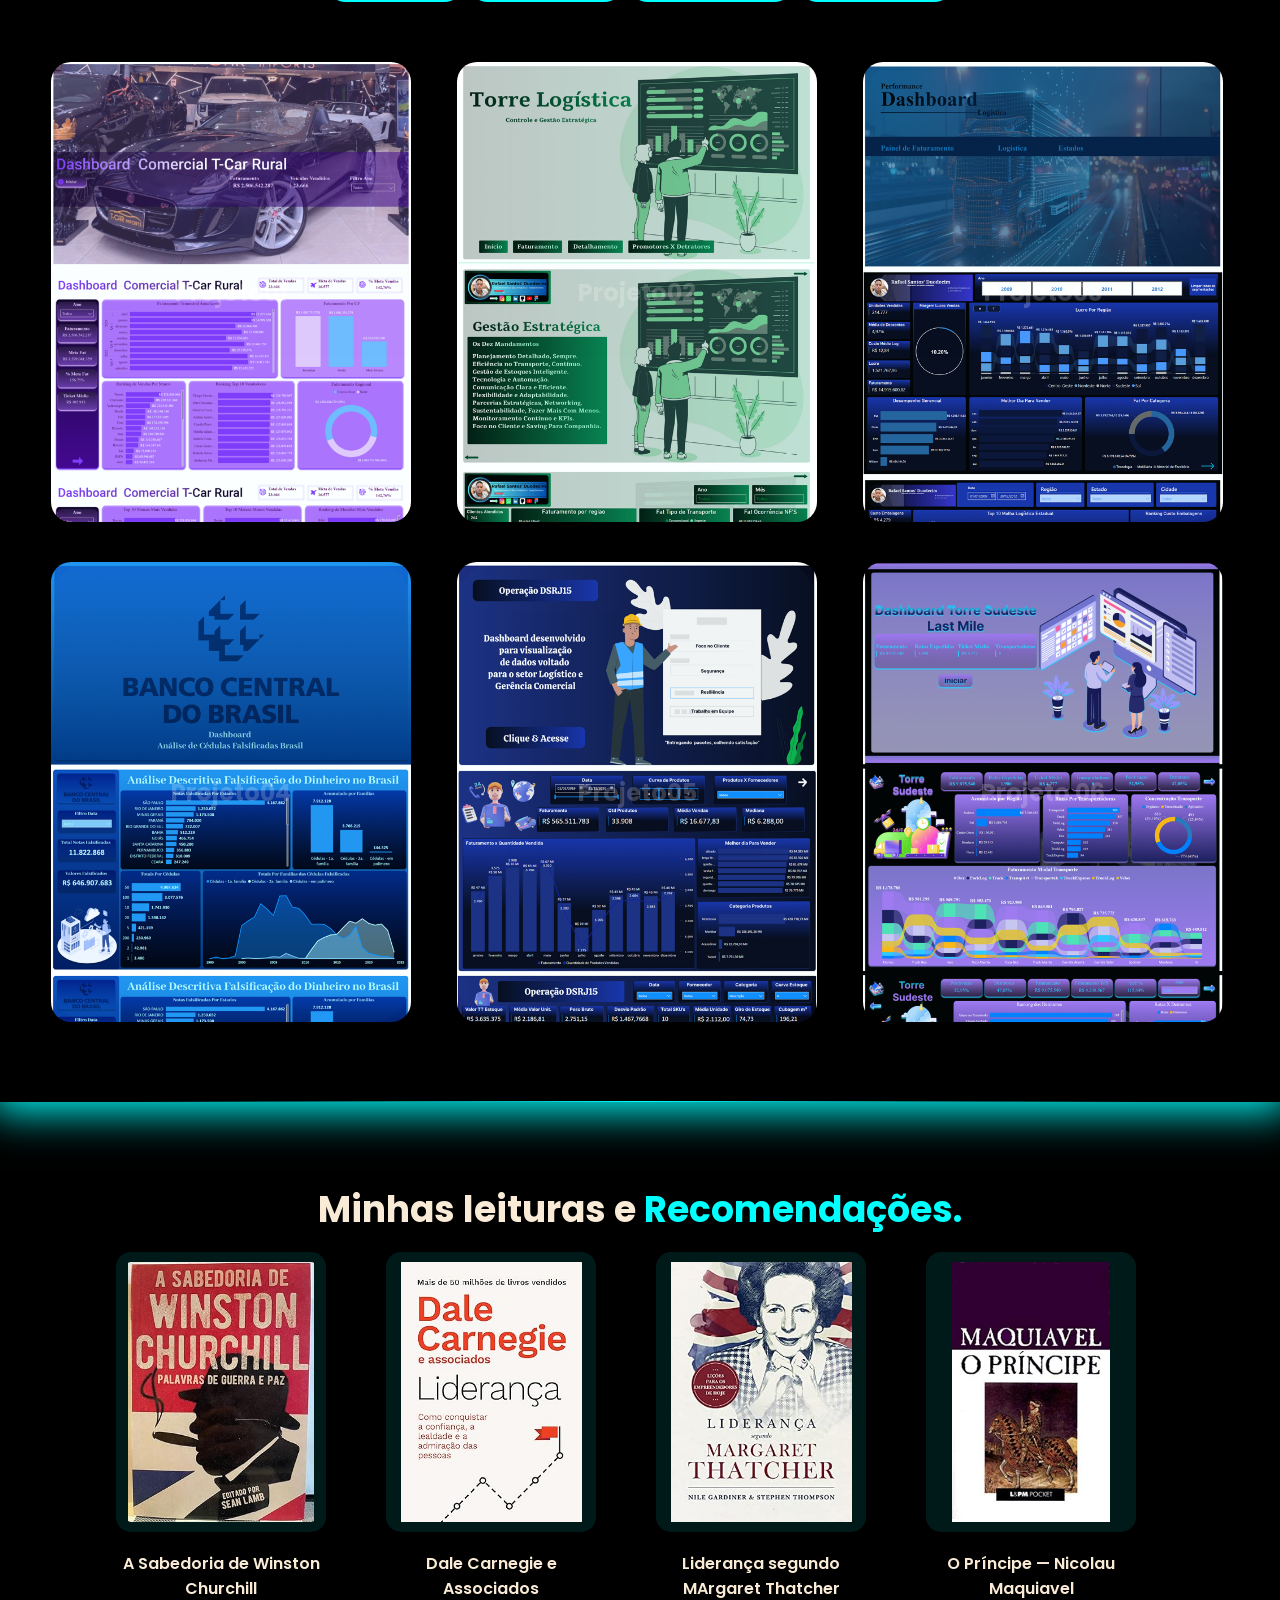
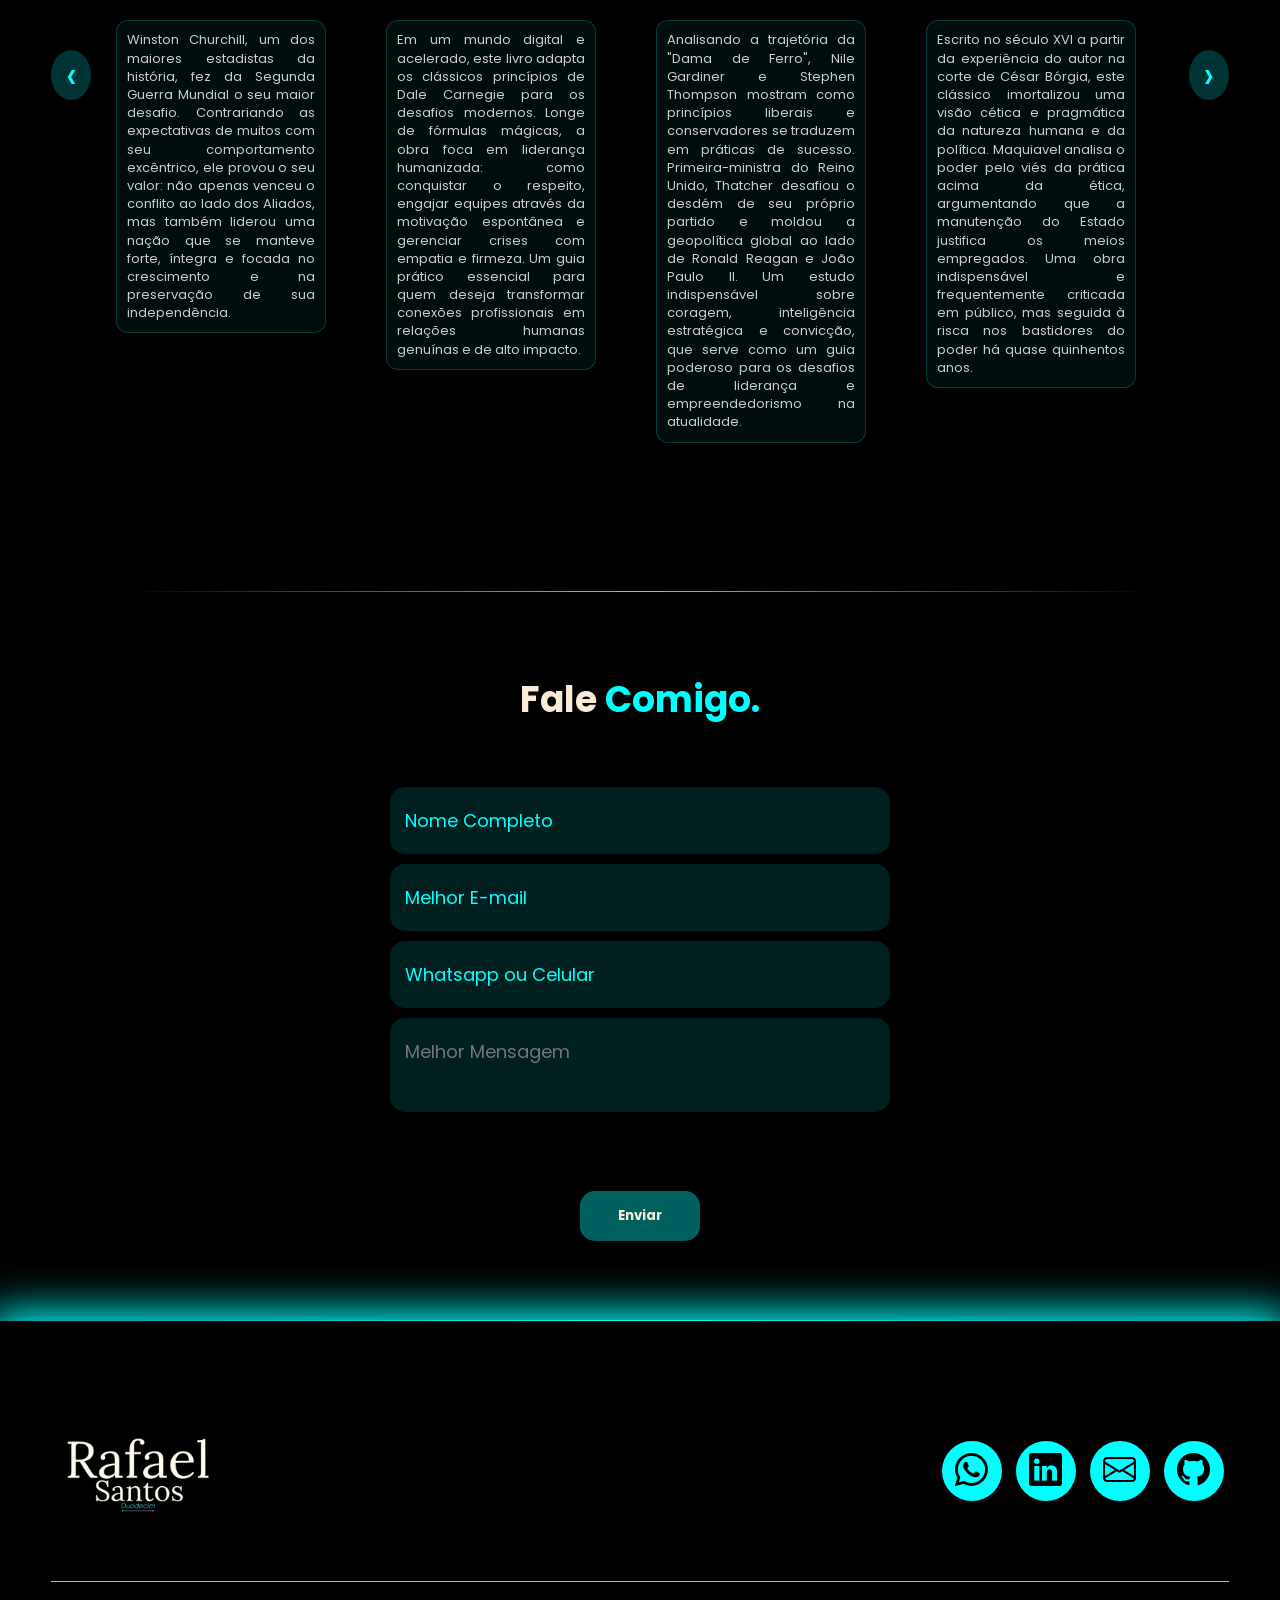
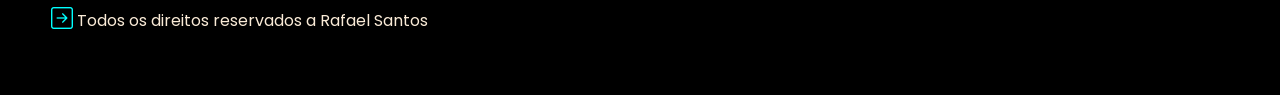
==== commit c8f721a8: "atualização leitura peter drucker" ====
--- a/index.html
+++ b/index.html
@@ -357,6 +357,16 @@
                             <p class="resenha">Nascido a partir de uma célebre conferência, este texto funciona como uma porta de entrada acessível à filosofia de Sartre. O autor responde de forma direta aos seus críticos, 
                                 defendendo o existencialismo como uma doutrina que coloca a responsabilidade e a liberdade humana no centro de tudo. Uma obra curta e essencial que marca a transição intelectual de Sartre e 
                                 pavimenta o caminho para os seus desdobramentos filosóficos posteriores.
+                        </div>
+                    </a>
+
+                    <a href="https://link-da-compra-aqui.com" target="_blank" class="livro">
+                        <img src="img_leituras/peter drucker.jpg" alt="">
+                        <div class="info">
+                            <h3>O melhor de Peter Drucker: O homem</h3>
+                            <p class="resenha">O Homem: O Melhor de Peter Drucker reúne os principais ensinamentos de um dos maiores pensadores da administração. A obra destaca que o sucesso das organizações depende do desenvolvimento 
+                                das pessoas, da liderança responsável e da capacidade de transformar conhecimento em resultados. Drucker reforça a importância da eficácia, da inovação e do foco no cliente, mostrando que administrar vai 
+                                além de controlar processos: é criar valor por meio das pessoas. Trata-se de uma leitura essencial para quem busca compreender os fundamentos da gestão moderna.
                         </div>
                     </a>
 
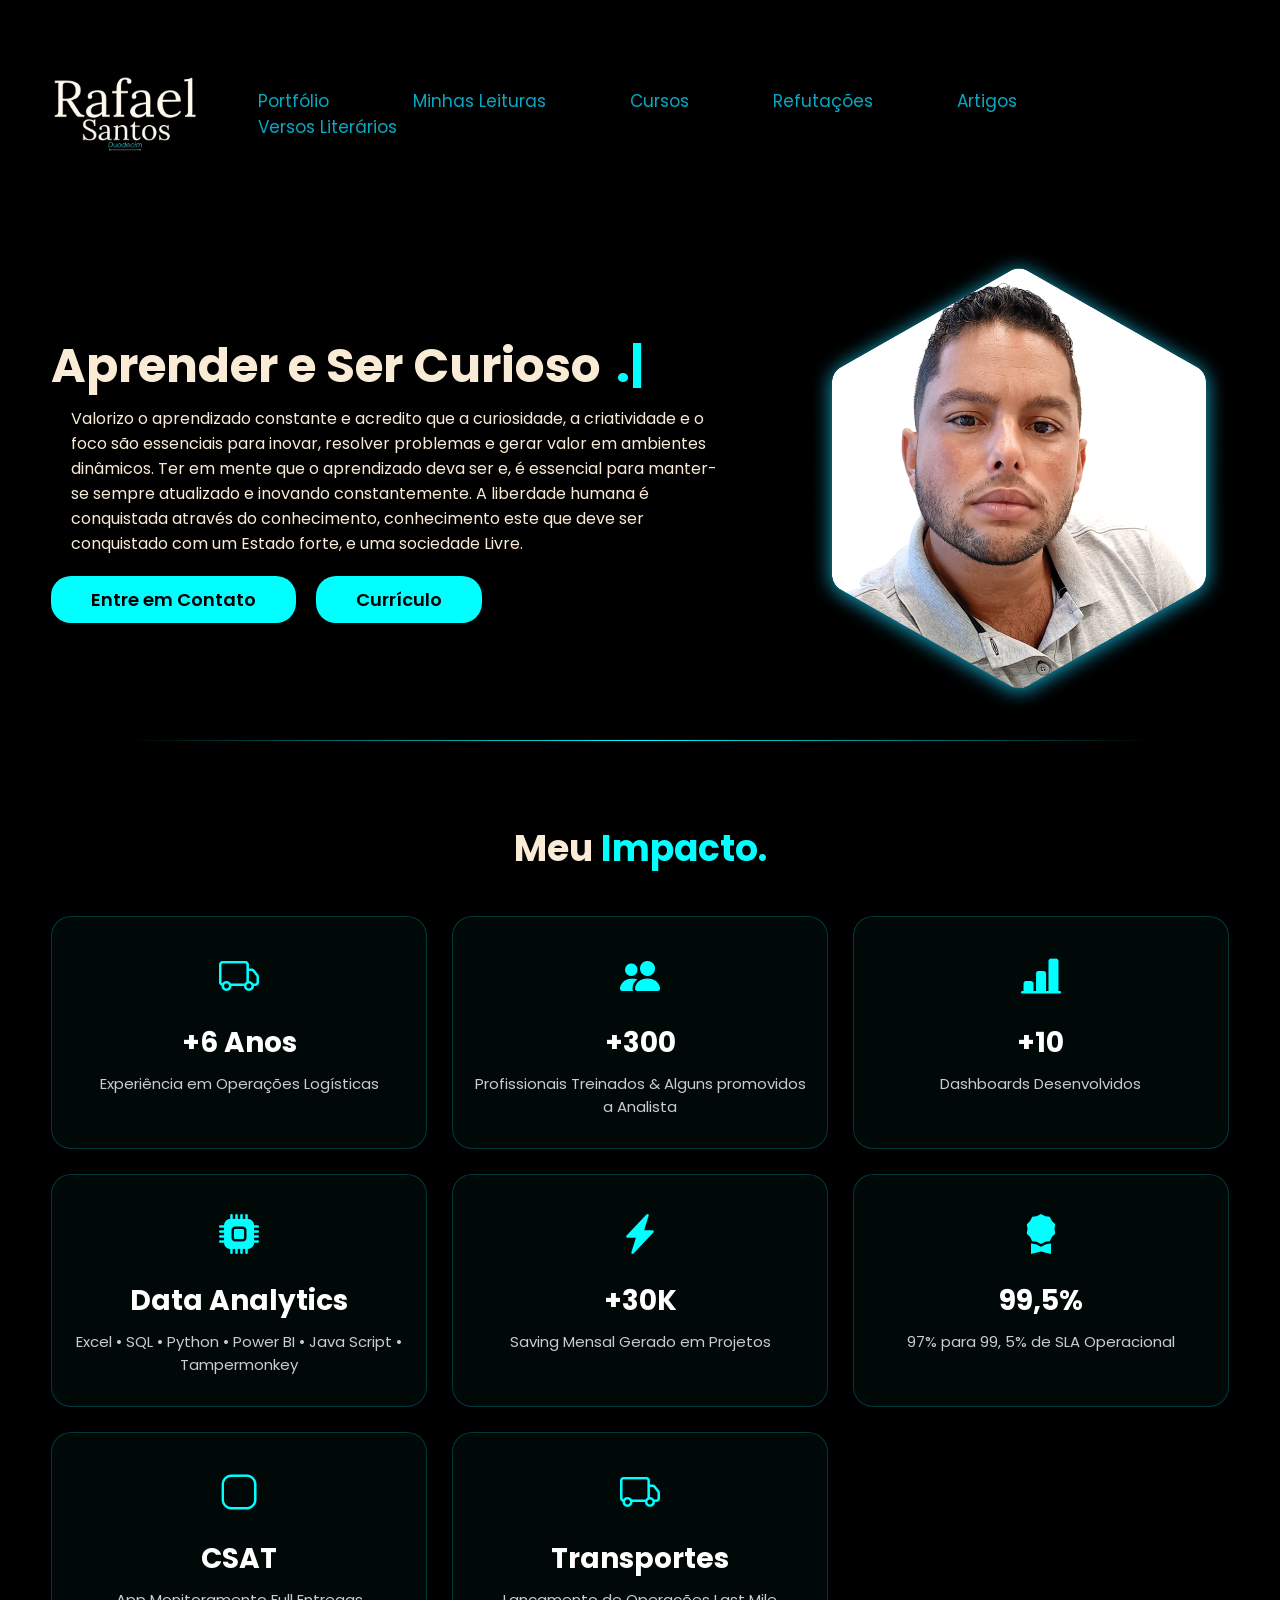
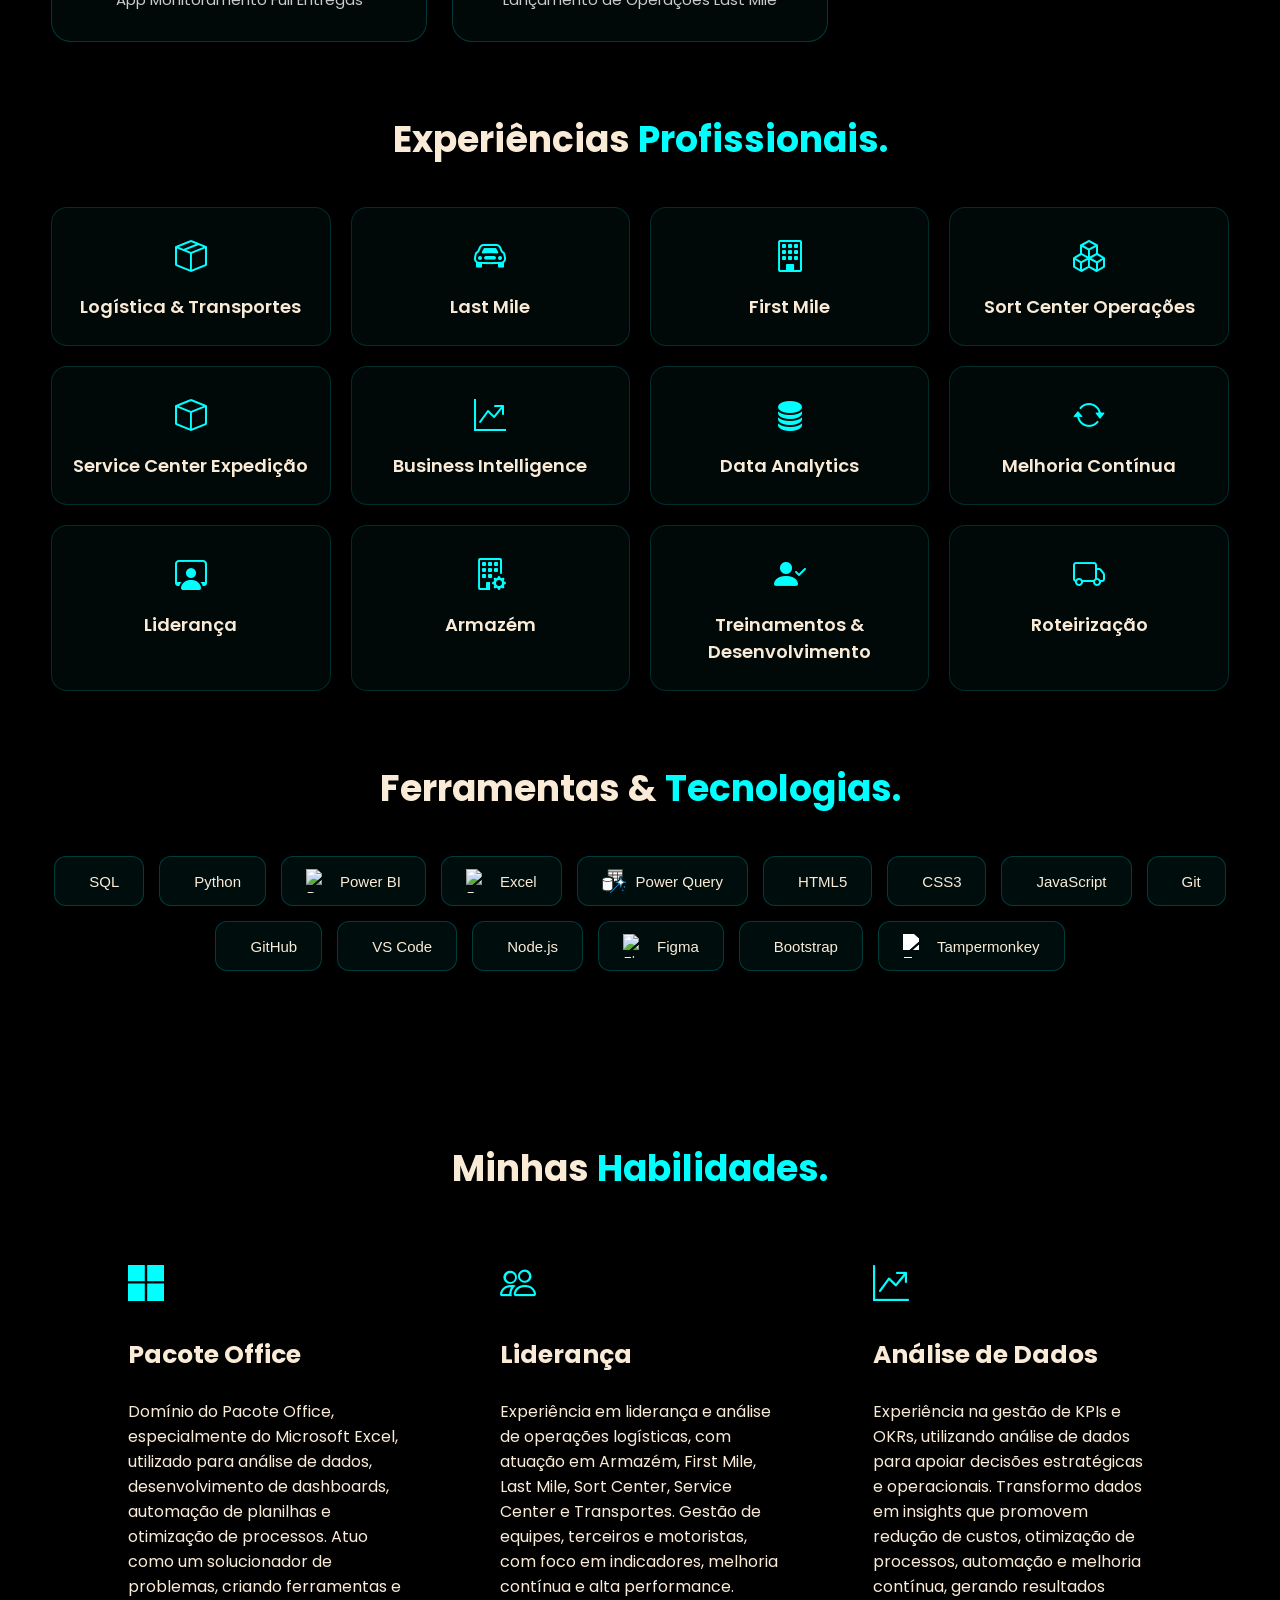
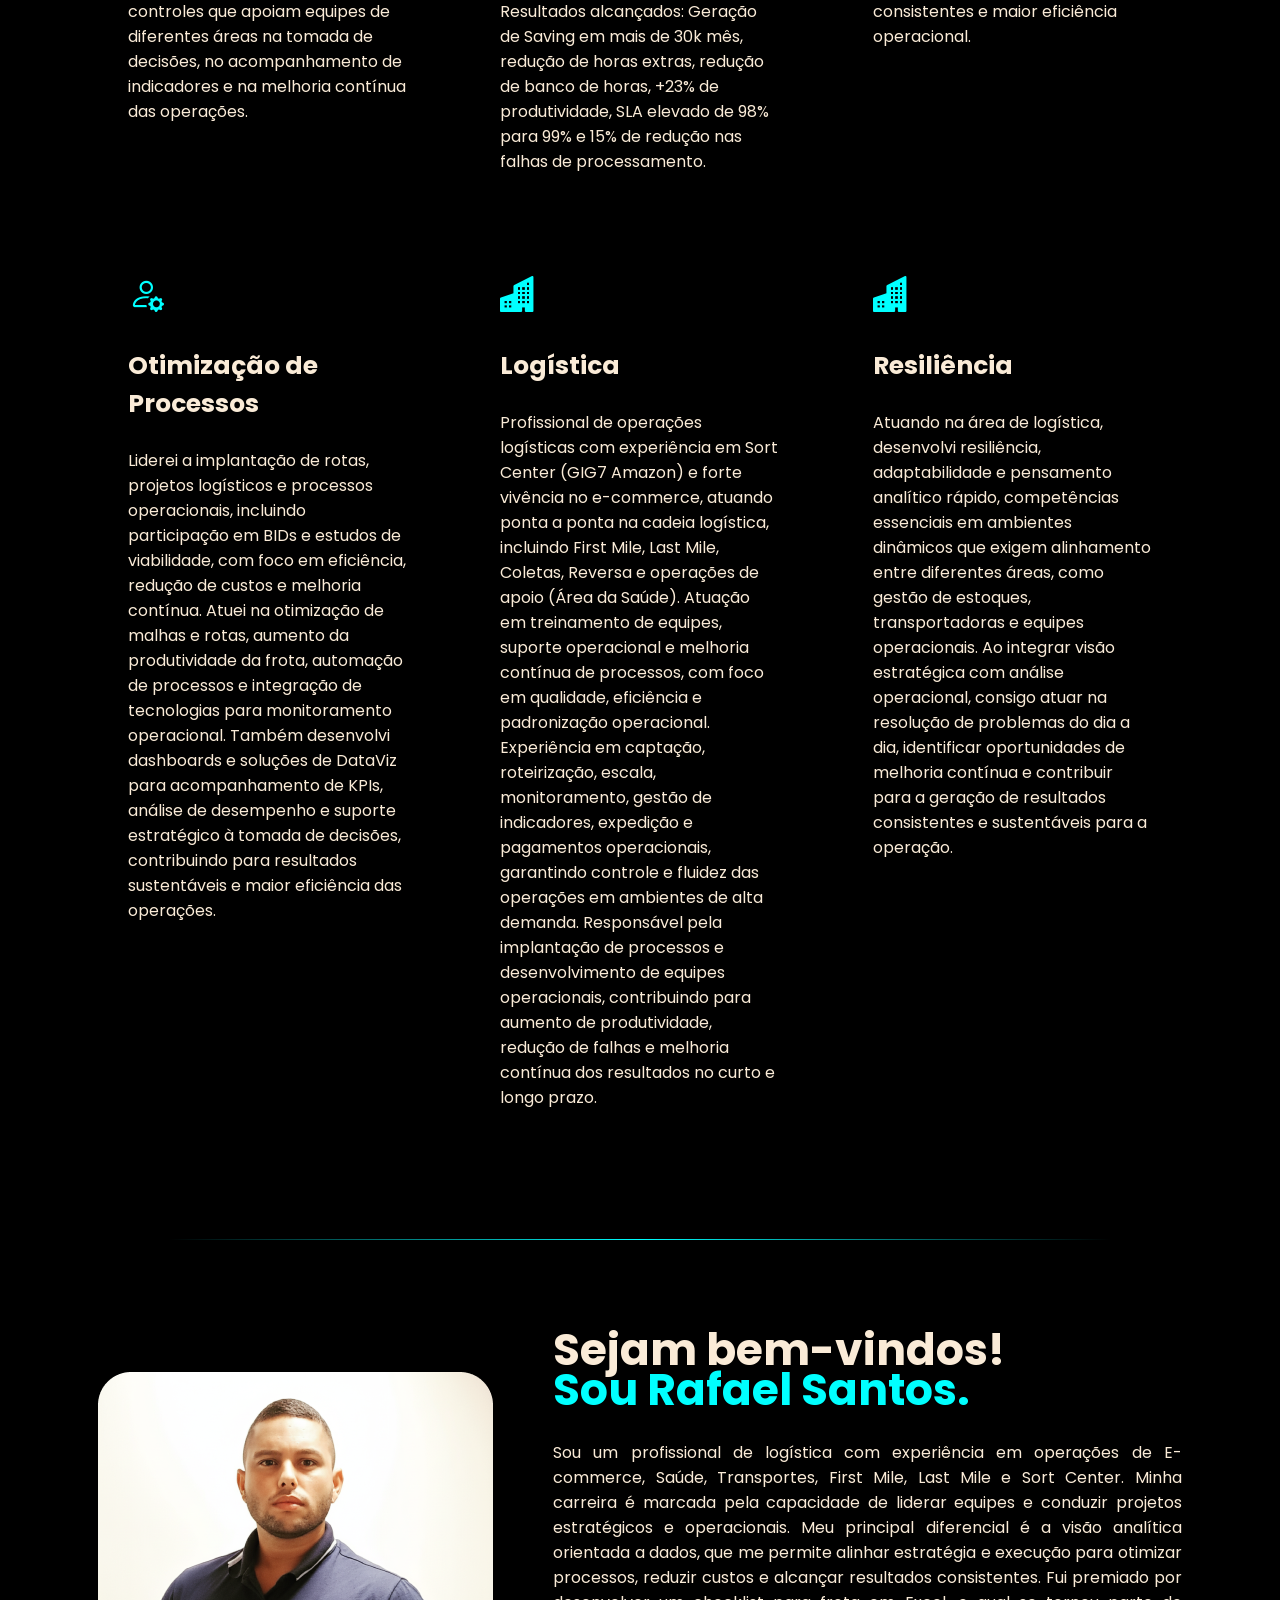
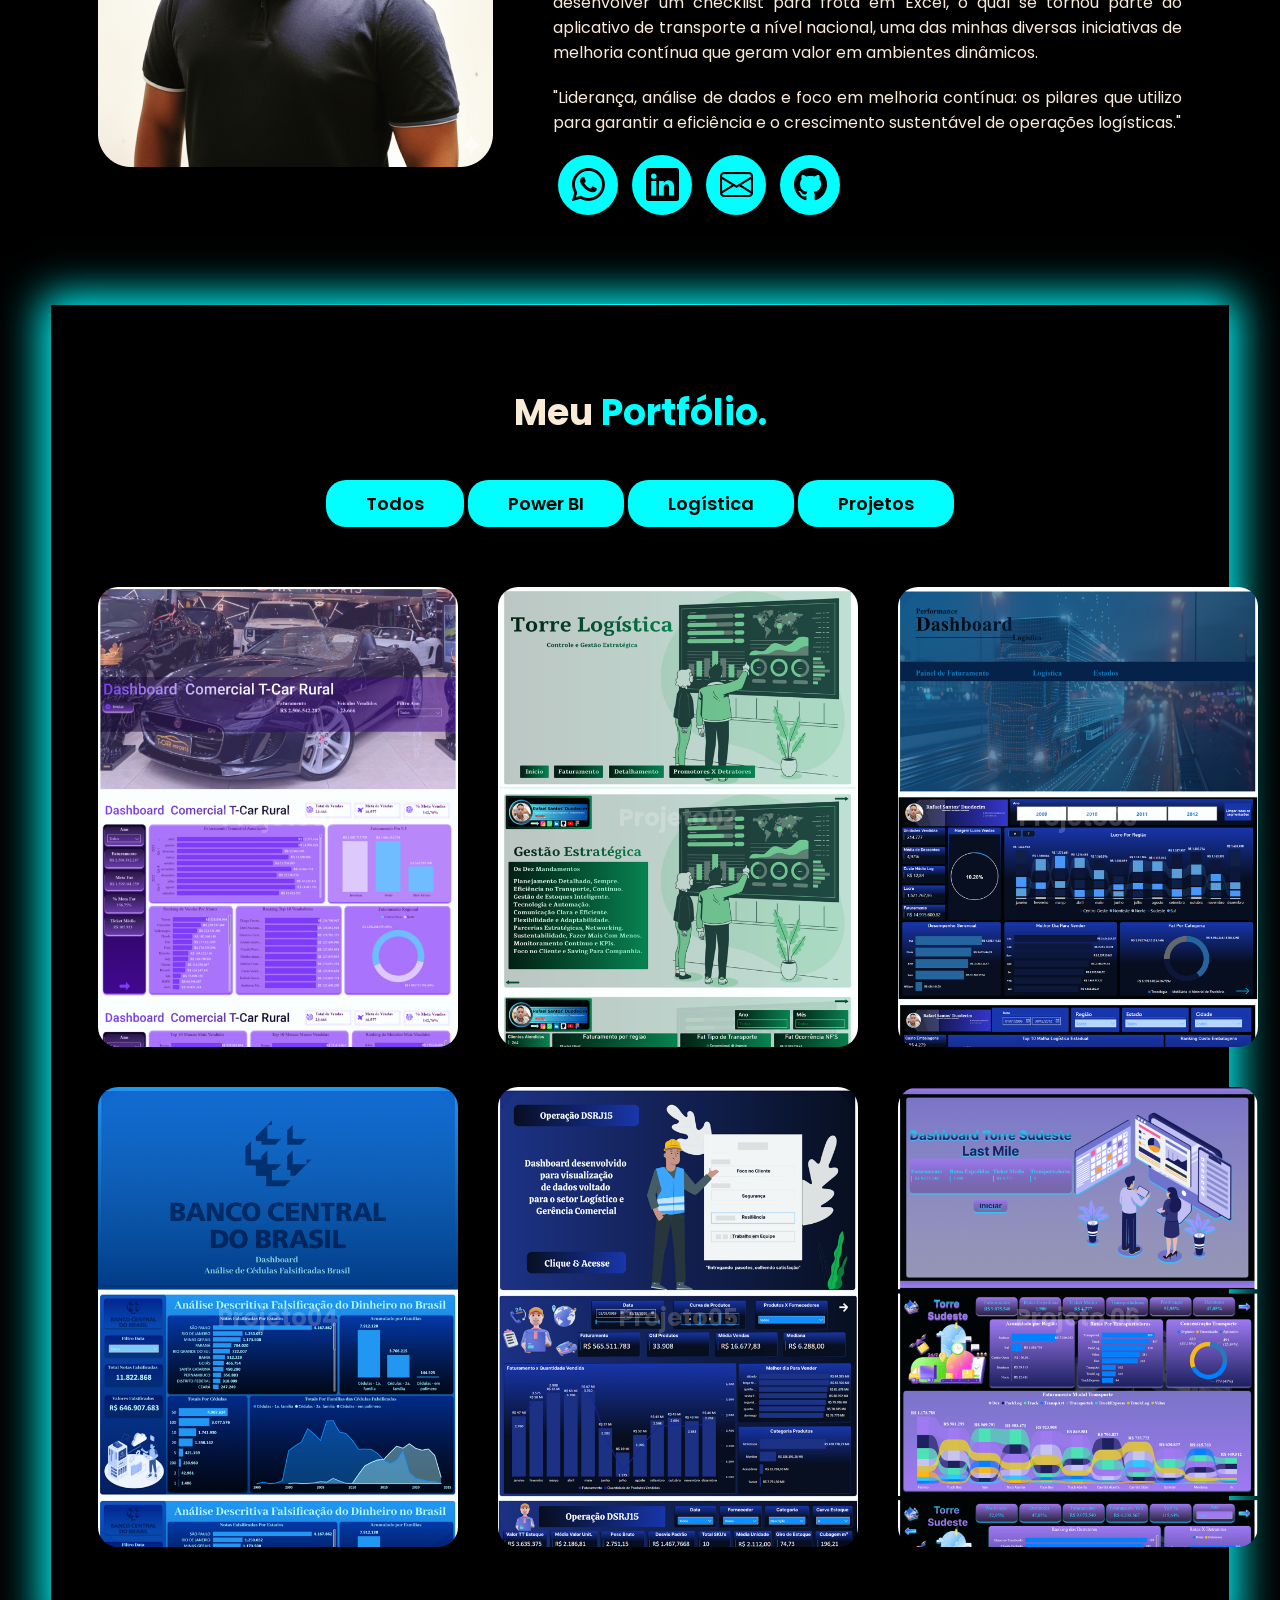
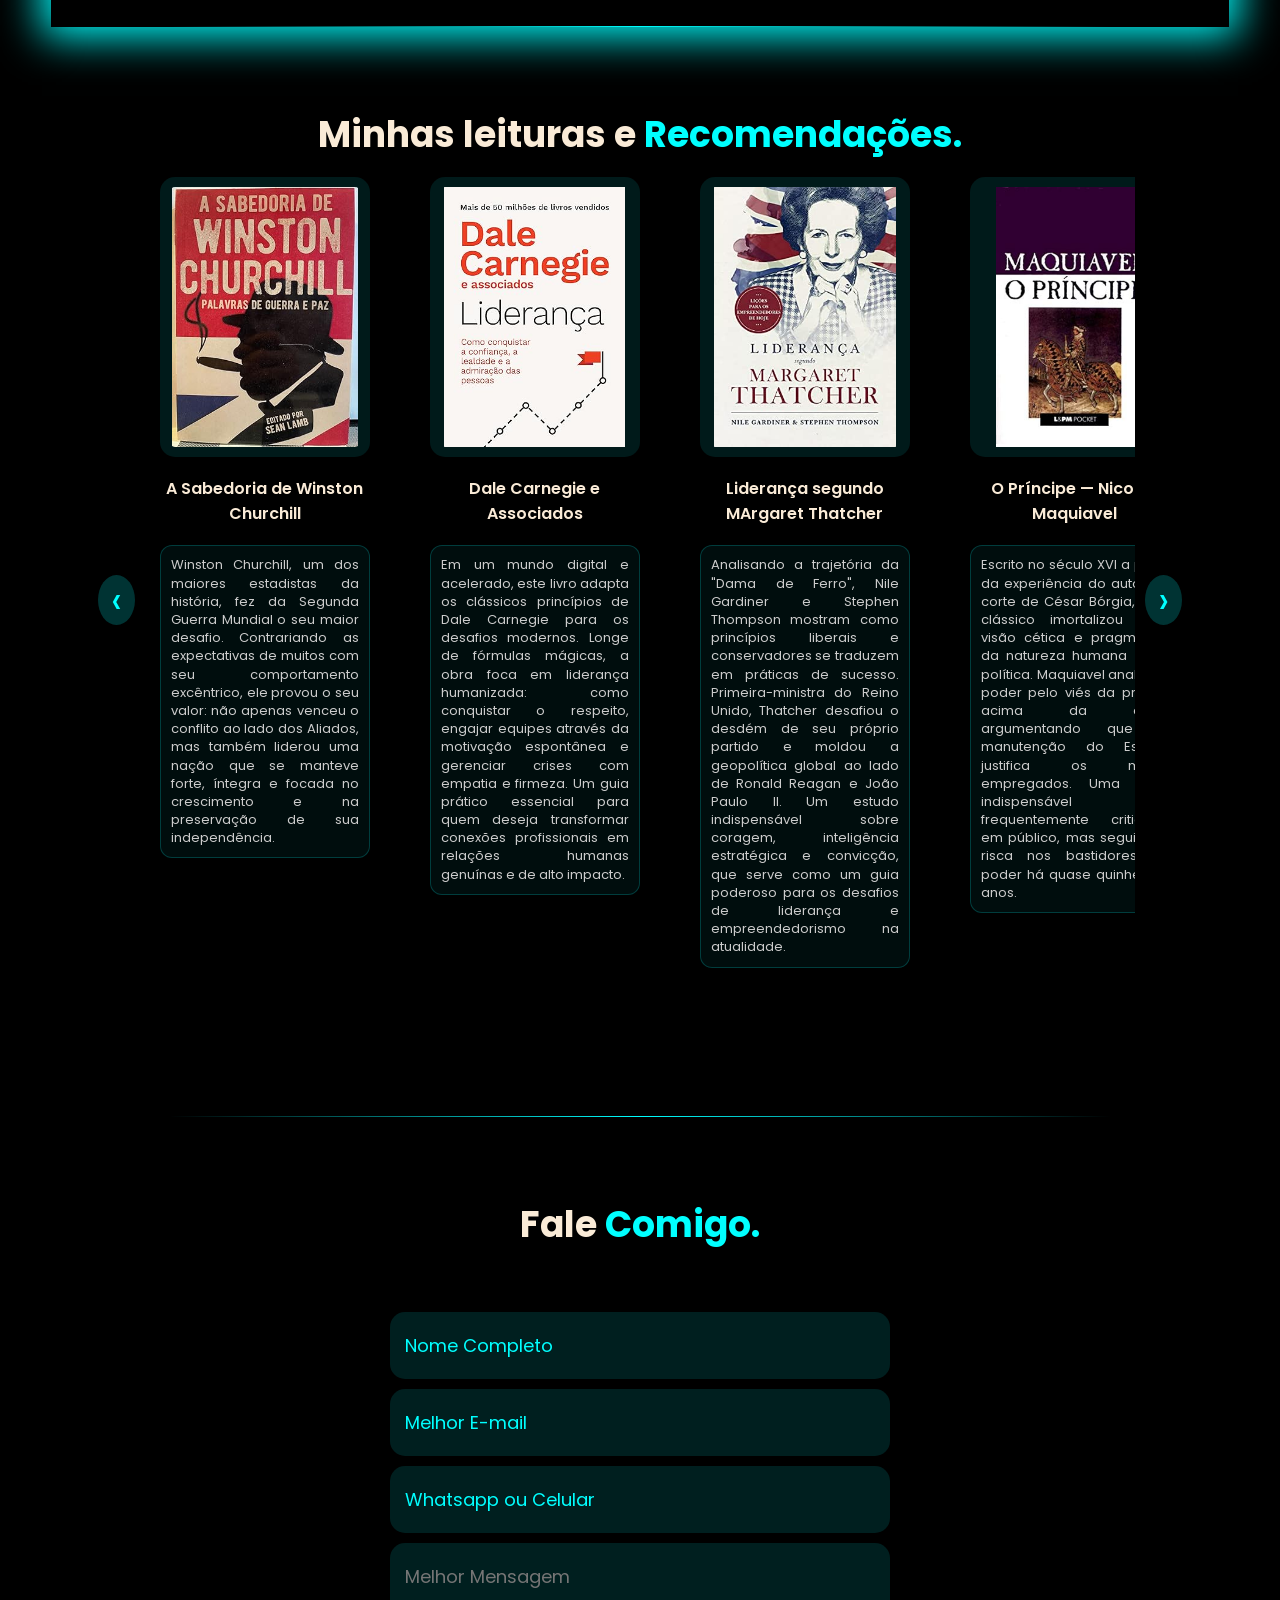
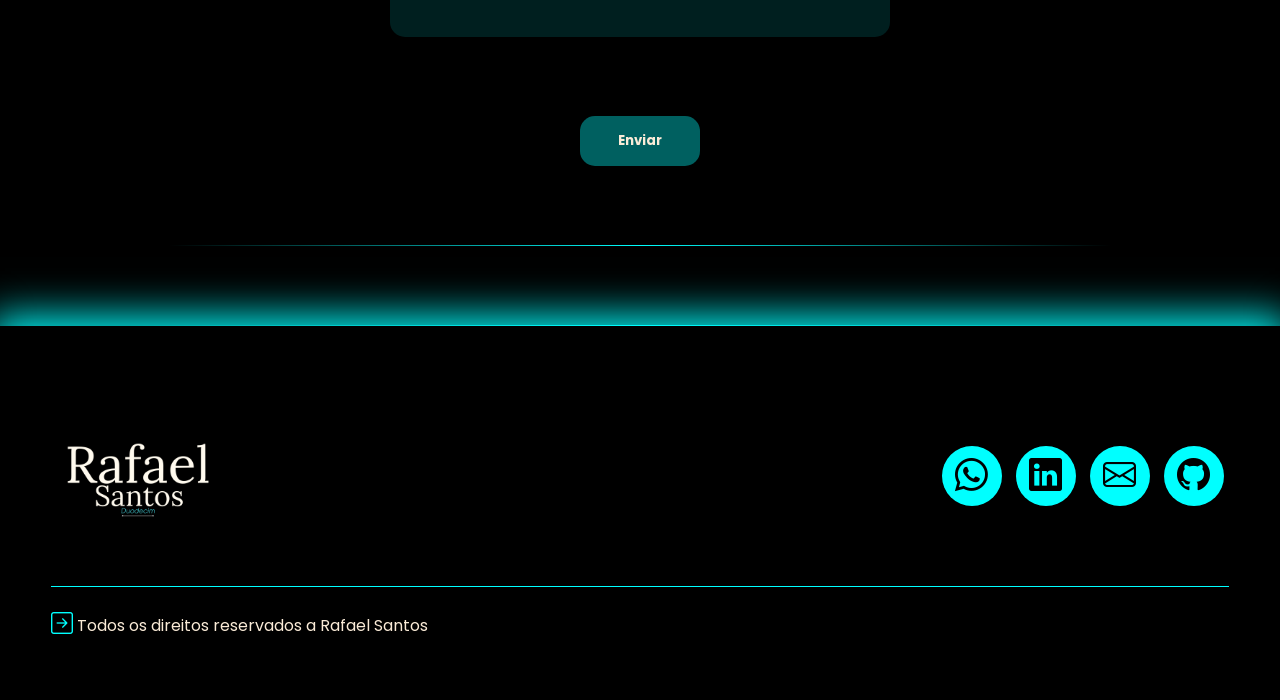
==== commit 52d8c4d4: "adc minhas habilidades e ferramentas" ====
--- a/index.html
+++ b/index.html
@@ -38,8 +38,8 @@
                     <li><a href="#portfolio">Portfólio</a></li> 
                     <li><a href="#leituras">Minhas Leituras</a></li>
                     <li><a href="#">Cursos</a></li>
-                    <li><a href="#">Refutações Econômicas</a></li>
-                    <li><a href="#">Artigos Científicos</a></li>
+                    <li><a href="#">Refutações </a></li>
+                    <li><a href="#">Artigos </a></li>
                     <li><a href="#">Versos Literários</a></li>
                      
                 </ul>
@@ -104,7 +104,259 @@
                     </div><!--img-topo-do-site-->
                 </div><!--flex-->         
             </div><!--interface-->           
-        </section><!--topo-do-site-->
+</section>
+<!--topo-do-site-->
+
+
+<!-- ================= IMPACTO ================= -->
+<section class="secao-geral-habilidades" id="impacto-e-especialidades">
+
+    <div class="interface">
+
+        <h2 class="titulo">Meu <span>Impacto.</span></h2>
+
+        <div class="cards-impacto">
+
+            <div class="card-impacto">
+                <i class="bi bi-truck"></i>
+                <h3>+6 Anos</h3>
+                <p>Experiência em Operações Logísticas</p>
+            </div>
+
+            <div class="card-impacto">
+                <i class="bi bi-people-fill"></i>
+                <h3>+300</h3>
+                <p>Profissionais Treinados & Alguns promovidos a Analista</p>
+            </div>
+
+            <div class="card-impacto">
+                <i class="bi bi-bar-chart-line-fill"></i>
+                <h3>+10</h3>
+                <p>Dashboards Desenvolvidos</p>
+            </div>
+
+            <div class="card-impacto">
+                <i class="bi bi-cpu-fill"></i>
+                <h3>Data Analytics</h3>
+                <p>Excel • SQL • Python • Power BI • Java Script  • Tampermonkey</p>
+            </div>
+
+            <div class="card-impacto">
+                <i class="bi bi-lightning-charge-fill"></i>
+                <h3>+30K</h3>
+                <p>Saving Mensal Gerado em Projetos</p>
+            </div>
+
+            <div class="card-impacto">
+                <i class="bi bi-award-fill"></i>
+                <h3>99,5%</h3>
+                <p>97% para 99, 5% de SLA Operacional</p>
+            </div>
+
+            <div class="card-impacto">
+                <i class="bi bi-app"></i>
+                <h3>CSAT</h3>
+                <p>App Monitoramento Full Entregas</p>
+            </div>
+
+            <div class="card-impacto">
+                <i class="bi bi-truck"></i>
+                <h3>Transportes</h3>
+                <p>Lançamento de Operações Last Mile</p>
+            </div>
+
+        </div>
+
+    </div>
+
+
+<!-- ================= ESPECIALIDADES ================= -->
+
+    <div class="interface">
+
+        <h2 class="titulo">Experiências <span>Profissionais.</span></h2>
+
+        <div class="cards-especialidades">
+
+            <div class="card-especialidade">
+                <i class="bi bi-box-seam"></i>
+                <h3>Logística & Transportes</h3>
+            </div>
+
+            <div class="card-especialidade">
+                <i class="bi bi-car-front"></i>
+                <h3>Last Mile</h3>
+            </div>
+
+            <div class="card-especialidade">
+                <i class="bi bi-building"></i>
+                <h3>First Mile</h3>
+            </div>
+
+            <div class="card-especialidade">
+                <i class="bi bi-boxes"></i>
+                <h3>Sort Center Operações</h3>
+            </div>
+
+            <div class="card-especialidade">
+                <i class="bi bi-box"></i>
+                <h3>Service Center Expedição</h3>
+            </div>
+
+            <div class="card-especialidade">
+                <i class="bi bi-graph-up-arrow"></i>
+                <h3>Business Intelligence</h3>
+            </div>
+
+            <div class="card-especialidade">
+                <i class="bi bi-database-fill"></i>
+                <h3>Data Analytics</h3>
+            </div>
+
+            <div class="card-especialidade">
+                <i class="bi bi-arrow-repeat"></i>
+                <h3>Melhoria Contínua</h3>
+            </div>
+
+            <div class="card-especialidade">
+                <i class="bi bi-person-workspace"></i>
+                <h3>Liderança</h3>
+            </div>
+
+            <div class="card-especialidade">
+                <i class="bi bi-building-gear"></i>
+                <h3>Armazém</h3>
+            </div>
+
+            <div class="card-especialidade">
+                <i class="bi bi-person-check-fill"></i>
+                <h3>Treinamentos & Desenvolvimento</h3>
+            </div>
+
+            <div class="card-especialidade">
+                <i class="bi bi-truck"></i>
+                <h3>Roteirização</h3>
+            </div>
+
+        </div>
+
+    </div>
+
+
+<!-- Importação do Devicon no <head> -->
+<link rel="stylesheet" href="https://cdn.jsdelivr.net/gh/devicons/devicon@v2.15.1/devicon.min.css">
+
+<!-- ================= FERRAMENTAS ================= -->
+<div class="interface">
+
+    <h2 class="titulo">Ferramentas & <span>Tecnologias.</span></h2>
+
+    <div class="cards-ferramentas">
+
+        <!-- SQL -->
+        <div class="tool">
+            <i class="devicon-mysql-plain colored"></i>
+            <span>SQL</span>
+        </div>
+
+        <!-- Python -->
+        <div class="tool">
+            <i class="devicon-python-plain colored"></i>
+            <span>Python</span>
+        </div>
+
+<!-- Power BI -->
+<div class="tool">
+    <img src="https://api.iconify.design/logos:microsoft-power-bi.svg" alt="Power BI" width="24" height="24" />
+    <span>Power BI</span>
+</div>
+
+<!-- Excel -->
+<div class="tool">
+    <img src="https://api.iconify.design/vscode-icons:file-type-excel.svg" alt="Excel" width="24" height="24" />
+    <span>Excel</span>
+</div>
+
+<!-- Power Query -->
+<div class="tool">
+    <!-- SVG embutido diretamente -->
+    <svg xmlns:dc="http://purl.org/dc/elements/1.1/" xmlns:cc="http://creativecommons.org/ns#" xmlns:rdf="http://www.w3.org/1999/02/22-rdf-syntax-ns#" xmlns:svg="http://www.w3.org/2000/svg" xmlns="http://www.w3.org/2000/svg" version="1.1" id="Layer_1" x="0px" y="0px" width="24" height="24" viewBox="0 0 30 30" enable-background="new 0 0 32 32" xml:space="preserve">
+        <metadata id="metadata20296"><rdf:RDF><cc:Work rdf:about=""><dc:format>image/svg+xml</dc:format><dc:type rdf:resource="http://purl.org/dc/dcmitype/StillImage" /><dc:title></dc:title></cc:Work></rdf:RDF></metadata>
+        <defs id="defs20294" />
+        <path fill="#fafafa" d="M 7.5,8.76 V 0.5 h 18 V 11 l -0.066,0.076 C 25.383,10.724 25.344,10.355 25.327,9.949 L 25.288,9 h -3.586 l -0.029,0.962 c -0.028,0.902 -0.14,1.672 -0.334,2.289 -0.169,0.539 -0.416,0.966 -0.754,1.303 -0.334,0.327 -0.769,0.578 -1.319,0.759 -0.623,0.202 -1.404,0.324 -2.317,0.36 L 16,14.711 V 15.5 H 15 V 11.89 C 14.102,9.924 10.845,8.857 7.5,8.76 Z m 16,12.224 0.516,-0.891 c 0.365,-0.635 0.792,-1.193 1.281,-1.672 0.49,-0.49 1.062,-0.911 1.719,-1.266 l 0.938,-0.531 -0.938,-0.516 c -0.656,-0.365 -1.234,-0.792 -1.734,-1.281 -0.51,-0.49 -0.948,-1.062 -1.312,-1.719 l -0.516,-0.938 -0.531,0.938 c -0.708,1.26 -1.698,2.255 -2.969,2.984 l -0.906,0.5 0.891,0.531 c 1.292,0.729 2.302,1.719 3.031,2.969 z M 13,24.529 V 13 c 0,-0.705 -2.278,-2 -6,-2 -3.722,0 -6,1.295 -6,2 v 12 c 0,0.705 2.278,2 6,2 1.755,0 3.173,-0.292 4.199,-0.67 z" id="path20283" />
+        <rect x="7.5" y="0.5" fill="#c8c6c4" width="18" height="3" id="rect20285" />
+        <path fill="#1e8bcd" d="m 26.5,22.5 c 0.438,-0.115 0.771,-0.281 1,-0.5 0.219,-0.229 0.385,-0.562 0.5,-1 0.115,0.438 0.286,0.771 0.516,1 0.219,0.219 0.547,0.385 0.984,0.5 -0.438,0.115 -0.766,0.286 -0.984,0.516 C 28.286,23.234 28.115,23.562 28,24 27.885,23.562 27.719,23.234 27.5,23.016 27.271,22.786 26.938,22.615 26.5,22.5 m -2,4 c 0.438,-0.115 0.771,-0.281 1,-0.5 0.219,-0.229 0.385,-0.562 0.5,-1 0.094,0.26 0.193,0.479 0.297,0.656 0.094,0.177 0.203,0.323 0.328,0.438 0.115,0.115 0.245,0.203 0.391,0.266 0.135,0.062 0.297,0.109 0.484,0.141 -0.438,0.115 -0.766,0.286 -0.984,0.516 C 26.286,27.234 26.115,27.562 26,28 25.885,27.562 25.719,27.234 25.5,27.016 25.271,26.786 24.938,26.615 24.5,26.5 M 24.078,10 c 0.042,1.021 0.182,1.896 0.422,2.625 0.229,0.729 0.583,1.333 1.062,1.812 0.469,0.479 1.068,0.839 1.797,1.078 0.729,0.229 1.609,0.359 2.641,0.391 v 1.172 c -1.031,0.042 -1.911,0.182 -2.641,0.422 -0.74,0.24 -1.344,0.599 -1.812,1.078 -0.479,0.469 -0.833,1.068 -1.062,1.797 -0.24,0.729 -0.375,1.604 -0.406,2.625 H 22.891 C 22.829,21.229 22.448,19.885 21.75,18.969 L 10.875,29.844 C 10.75,29.948 10.615,30 10.469,30 10.344,30 10.235,29.958 10.141,29.875 10.047,29.792 10,29.682 10,29.547 10,29.38 10.062,29.235 10.188,29.109 L 21.047,18.25 C 20.578,17.885 20.011,17.609 19.344,17.422 18.677,17.235 17.896,17.12 17,17.078 v -1.156 c 1.031,-0.042 1.917,-0.182 2.656,-0.422 0.729,-0.24 1.333,-0.594 1.812,-1.062 0.479,-0.479 0.833,-1.083 1.062,-1.812 0.229,-0.729 0.359,-1.604 0.391,-2.625 h 1.157 z m -0.594,10.25 c 0.281,-0.979 0.729,-1.771 1.344,-2.375 0.604,-0.615 1.396,-1.073 2.375,-1.375 -0.969,-0.281 -1.75,-0.719 -2.344,-1.312 -0.604,-0.604 -1.057,-1.391 -1.359,-2.359 -0.573,1.875 -1.823,3.099 -3.75,3.672 0.979,0.302 1.771,0.76 2.375,1.375 0.604,0.603 1.057,1.395 1.359,2.374 z" id="path20287" />
+        <path fill="#3a3a38" d="M 11.199,26.33 C 10.173,26.708 8.755,27 7,27 3.278,27 1,25.705 1,25 V 14.539 C 2.223,15.413 4.449,16 7,16 c 2.551,0 4.777,-0.587 6,-1.461 v 9.99 l 1,-1 V 13 c 0,-1.657 -3.134,-3 -7,-3 -3.866,0 -7,1.343 -7,3 v 12 c 0,1.657 3.134,3 7,3 0.986,0 1.924,-0.088 2.775,-0.246 z M 7,11 c 3.722,0 6,1.295 6,2 0,0.705 -2.278,2 -6,2 -3.722,0 -6,-1.295 -6,-2 0,-0.705 2.278,-2 6,-2 z m 6,-1 c 0.374,0.195 0.707,0.416 1,0.656 V 8 h 5 v 3 h -4.627 c 0.263,0.273 0.48,0.568 0.627,0.89 V 12 h 4 v 2.385 c 0.089,-0.024 0.183,-0.046 0.266,-0.073 0.273,-0.09 0.516,-0.197 0.734,-0.322 V 12 h 1.405 c 0.08,-0.302 0.142,-0.636 0.187,-1 H 20 V 8 h 5 v 1 h 0.288 l 0.039,0.949 c 0.037,0.901 0.158,1.67 0.365,2.301 0.083,0.263 0.185,0.498 0.307,0.711 V 0 H 7 v 8.75 c 0.334,0 0.668,0.013 1,0.032 V 8 h 5 z M 19,7 H 14 V 4 h 5 z m 6,0 H 20 V 4 h 5 z M 8,1 H 25 V 3 H 8 Z M 8,7 V 4 h 5 v 3 z m 8,9 h -1 v -1 h 1 z" id="path20289" />
+    </svg>
+    <span>Power Query</span>
+</div>
+
+        <!-- HTML5 -->
+        <div class="tool">
+            <i class="devicon-html5-plain colored"></i>
+            <span>HTML5</span>
+        </div>
+
+        <!-- CSS3 -->
+        <div class="tool">
+            <i class="devicon-css3-plain colored"></i>
+            <span>CSS3</span>
+        </div>
+
+        <!-- JavaScript -->
+        <div class="tool">
+            <i class="devicon-javascript-plain colored"></i>
+            <span>JavaScript</span>
+        </div>
+
+        <!-- Git -->
+        <div class="tool">
+            <i class="devicon-git-plain colored"></i>
+            <span>Git</span>
+        </div>
+
+        <!-- GitHub -->
+        <div class="tool">
+            <i class="devicon-github-original"></i>
+            <span>GitHub</span>
+        </div>
+
+        <!-- VS Code -->
+        <div class="tool">
+            <i class="devicon-vscode-plain colored"></i>
+            <span>VS Code</span>
+        </div>
+
+        <!-- Node.js -->
+        <div class="tool">
+            <i class="devicon-nodejs-plain colored"></i>
+            <span>Node.js</span>
+        </div>
+
+        <!-- Figma -->
+        <div class="tool">
+            <img src="https://cdn.simpleicons.org/figma" alt="Figma" width="24" height="24" />
+            <span>Figma</span>
+        </div>
+
+        <!-- Bootstrap -->
+        <div class="tool">
+            <i class="devicon-bootstrap-plain colored"></i>
+            <span>Bootstrap</span>
+        </div>
+
+        <!-- Tampermonkey (Branco) -->
+        <div class="tool">
+            <img src="https://cdn.simpleicons.org/tampermonkey" class="icon-tampermonkey" alt="Tampermonkey" width="24" height="24" />
+            <span>Tampermonkey</span>
+        </div>
+
+    </div>
+
+</div>
+
+
+
     
         <section class="especialidades">
             <div class="interface">
@@ -128,7 +380,7 @@
                         <h3>Liderança
                     
                         </h3>
-                        <p>Experiência em liderança e análise de operações logísticas, com atuação em Armazém, Last Mile, Sort Center, Service Center 
+                        <p>Experiência em liderança e análise de operações logísticas, com atuação em Armazém, First Mile, Last Mile, Sort Center, Service Center 
                             e Transportes. Gestão de equipes, terceiros e motoristas, com foco em indicadores, melhoria contínua e alta performance. 
                             Resultados alcançados: Geração de Saving em mais de 30k mês, redução de horas extras, redução de banco de horas, +23% de produtividade, SLA elevado de 98% para 99% e 15% de redução nas falhas de processamento.
                         </p>
@@ -196,11 +448,11 @@
 
                     <div class="txt-sobre">
                         <h2>Sejam bem-vindos! <span>Sou Rafael Santos.</span></h2>
-                        <p> Sou um profissional de logística com vasta experiência em operações de E-commerce, Last Mile e Sort Center. 
+                        <p> Sou um profissional de logística com experiência em operações de E-commerce, Saúde, Transportes, First Mile, Last Mile e Sort Center. 
                             Minha carreira é marcada pela capacidade de liderar equipes e conduzir projetos estratégicos e operacionais. 
                             Meu principal diferencial é a visão analítica orientada a dados, que me permite alinhar estratégia e execução 
                             para otimizar processos, reduzir custos e alcançar resultados consistentes. Fui premiado por desenvolver um
-                            checklist para frota em Excel, uma das minhas diversas iniciativas de melhoria contínua que geram valor em 
+                            checklist para frota em Excel, o qual se tornou parte do aplicativo de transporte a nível nacional, uma das minhas diversas iniciativas de melhoria contínua que geram valor em 
                             ambientes dinâmicos. 
                         </p>
                         
@@ -363,7 +615,7 @@
                     <a href="https://link-da-compra-aqui.com" target="_blank" class="livro">
                         <img src="img_leituras/peter drucker.jpg" alt="">
                         <div class="info">
-                            <h3>O melhor de Peter Drucker: O homem</h3>
+                            <h3>O melhor de Peter Drucker O homem</h3>
                             <p class="resenha">O Homem: O Melhor de Peter Drucker reúne os principais ensinamentos de um dos maiores pensadores da administração. A obra destaca que o sucesso das organizações depende do desenvolvimento 
                                 das pessoas, da liderança responsável e da capacidade de transformar conhecimento em resultados. Drucker reforça a importância da eficácia, da inovação e do foco no cliente, mostrando que administrar vai 
                                 além de controlar processos: é criar valor por meio das pessoas. Trata-se de uma leitura essencial para quem busca compreender os fundamentos da gestão moderna.
--- a/style.css
+++ b/style.css
@@ -1,4 +1,3 @@
-
 /*Estilo Geral*/
 *{
     margin: 0;
@@ -12,12 +11,10 @@
     height: 100vh;
 }
 
-     /* dando vida aos navegadores */
-
+/* dando vida aos navegadores */
 html {
   scroll-behavior: smooth;
 }
-
 
 .interface{
     max-width: 1480px;   
@@ -29,7 +26,6 @@
 }
 
 /*Grupo Botões iniciooo contato currículo*/
-
 .grupo-botoes{
     display: flex;
     gap: 20px;
@@ -61,7 +57,6 @@
     text-align: center;
 }
 
-
 h2.titulo span{
     color: aqua;
 }
@@ -71,9 +66,7 @@
     transform: scale(1.05); 
 }
 
-
 /*Estilo do Cabeçalho*/
-
 header{
     padding: 20px 3%;   /*Ajustar a altura das páginas*/
 }
@@ -82,9 +75,7 @@
     display: flex;
     align-items:center;
     justify-content: space-between;
-
-}
-
+}
 
 header a{
     color: rgba(9, 218, 255, 0.767);
@@ -108,33 +99,27 @@
     font-size: 17px; /*Tamanho da fonte do meu superior*/
 }
 
-
 /* Estilo da logo */
 header .logo img {
     width: 180px;   /* controla a largura */
     height: auto;   /* mantém a proporção da imagem */
 }
 
-
 /*Topo do Site*/
-
 section.topo-do-site{
     padding: 20px 4%;  /*texto ao ado da imagem*/
-     
 }
 
 section.topo-do-site .flex{
     align-items: center;
     justify-content: center;
     gap: 60px;
-    
 }
 
 .topo-do-site h1{
     color: antiquewhite;
     font-size: 47px;
     line-height: 40px;
-    
 }
 
 .digitando::after {   /*Alterando o ponot final do portfolio*/
@@ -144,7 +129,6 @@
     color: aqua;
 }
 
-
 @keyframes pisca {
     0%, 100% {
         opacity: 1;
@@ -155,12 +139,10 @@
     }
 }
 
-
 .topo-do-site h1 span{
     color: aqua;
     font-size: 74px;
 }
-
 
 .topo-do-site p{
     color: antiquewhite;
@@ -175,7 +157,6 @@
     height: auto;   /* mantém a proporção da imagem */
 }
 
-
 @keyframes flutuar{
     0%{
         top: 0;
@@ -185,7 +166,164 @@
     }
 }
 
-/* Container das especialidades/ minhas habilidades */
+/* ========================================================= */
+/* SEÇÃO GERAL DE HABILIDADES (IMPACTO / ESPECIALIDADES / FERRAMENTAS) */
+/* ========================================================= */
+
+.secao-geral-habilidades {
+    padding: 80px 4%;
+    width: 100%;
+}
+
+.secao-geral-habilidades .interface {
+    margin-bottom: 70px;
+}
+
+.secao-geral-habilidades .interface:last-child {
+    margin-bottom: 0;
+}
+
+/* --- 1. CARDS DE IMPACTO --- */
+.cards-impacto {
+    display: grid;
+    grid-template-columns: repeat(auto-fit, minmax(280px, 1fr));
+    gap: 25px;
+    margin-top: 40px;
+}
+
+.card-impacto {
+    background: rgba(0, 255, 255, 0.03);
+    border: 1px solid rgba(0, 255, 255, 0.2);
+    border-radius: 20px;
+    padding: 30px 20px;
+    text-align: center;
+    color: antiquewhite;
+    transition: 0.3s ease;
+}
+
+.card-impacto:hover {
+    transform: translateY(-8px);
+    border-color: aqua;
+    box-shadow: 0 0 20px rgba(0, 255, 255, 0.3);
+}
+
+.card-impacto i {
+    font-size: 40px;
+    color: aqua;
+    margin-bottom: 15px;
+    display: inline-block;
+}
+
+.card-impacto h3 {
+    font-size: 28px;
+    font-weight: 700;
+    color: #fff;
+    margin-bottom: 8px;
+}
+
+.card-impacto p {
+    font-size: 15px;
+    color: #ccc;
+}
+
+/* --- 2. CARDS DE ESPECIALIDADES --- */
+.cards-especialidades {
+    display: grid;
+    grid-template-columns: repeat(auto-fit, minmax(220px, 1fr));
+    gap: 20px;
+    margin-top: 40px;
+}
+
+.card-especialidade {
+    background: rgba(0, 255, 255, 0.03);
+    border: 1px solid rgba(0, 255, 255, 0.15);
+    border-radius: 16px;
+    padding: 25px 15px;
+    text-align: center;
+    color: antiquewhite;
+    transition: 0.3s ease;
+}
+
+.card-especialidade:hover {
+    transform: translateY(-5px);
+    border-color: aqua;
+    box-shadow: 0 0 15px rgba(0, 255, 255, 0.25);
+    background: rgba(0, 255, 255, 0.08);
+}
+
+.card-especialidade i {
+    font-size: 32px;
+    color: aqua;
+    margin-bottom: 12px;
+    display: inline-block;
+}
+
+.card-especialidade h3 {
+    font-size: 18px;
+    font-weight: 600;
+}
+
+/* --- 3. CARDS DE FERRAMENTAS --- */
+/* --- CARDS DE FERRAMENTAS --- */
+.cards-ferramentas {
+    display: flex;
+    flex-wrap: wrap;
+    gap: 15px;
+    justify-content: center;
+    margin-top: 40px;
+}
+
+.cards-ferramentas .tool {
+    background: rgba(0, 255, 255, 0.05);
+    border: 1px solid rgba(0, 255, 255, 0.2);
+    border-radius: 12px;
+    padding: 12px 24px;
+    display: flex;
+    align-items: center;
+    gap: 10px;
+    color: antiquewhite;
+    transition: 0.3s ease;
+    cursor: pointer;
+}
+
+/* Tamanho padronizado para ícones Devicon e Imagens */
+.cards-ferramentas .tool i {
+    font-size: 24px;
+}
+
+.cards-ferramentas .tool img {
+    width: 24px;
+    height: 24px;
+    object-fit: contain;
+}
+
+/* Força o ícone do Tampermonkey a ficar totalmente branco */
+.cards-ferramentas .tool img.icon-tampermonkey {
+    filter: brightness(0) invert(1);
+    transition: filter 0.3s ease;
+}
+
+.cards-ferramentas .tool span {
+    font-size: 15px;
+    font-weight: 500;
+}
+
+/* Efeito Hover (passar o mouse) */
+.cards-ferramentas .tool:hover {
+    transform: scale(1.08);
+    border-color: aqua;
+    box-shadow: 0 0 12px aqua;
+    background: aqua;
+    color: #000;
+}
+
+/* Ajusta o Tampermonkey no hover para acompanhar o texto preto */
+.cards-ferramentas .tool:hover img.icon-tampermonkey {
+    filter: brightness(0);
+}
+/* ========================================================= */
+/* CONTAINER MINHAS HABILIDADES */
+/* ========================================================= */
 
 section.especialidades{  /*Afastando o texto da linha muito bom*/
     padding: 100px 4%;
@@ -227,10 +365,7 @@
     margin: 25px 0;  /*Distância entre o texto e o título*/
 }
 
-
-/*Estilo Sobre meu perfil
-*/
-
+/*Estilo Sobre meu perfil*/
 section.sobre{
     padding: 90px 4%;
     align-items: center;
@@ -260,7 +395,6 @@
     margin: 20px 0;
     text-align: justify;
 }
-
 
 .btn-social button{
     width: 60px;
@@ -274,7 +408,6 @@
 }
 
 /*Estilo do portfólio*/
-
 #portfolio {
     scroll-margin-top: 90px;
 }
@@ -328,23 +461,18 @@
     opacity: 1;
 }
 
-/* Faz o link dentro da overlay ficar branco e tirar sublinhado */
 .overlay a {
     color: #ffffff;         /* branco */
     text-decoration: none;   /* remove sublinhado */
     font-weight: bold;       /* opcional: negrito */
 }
 
-/* Efeito quando o mouse passa sobre o link */
 .overlay a:hover {
     color: aqua;         /* muda cor ao passar o mouse */
     cursor: pointer;        /* mostra a mãozinha */
 }
 
-/* Testando Leituras*/
-
 /*Estilo do Formulário de Contato*/
-
 section.formulario{
     padding: 80px 4%;
 }
@@ -357,7 +485,6 @@
     flex-direction: column;
     gap: 10px;
     margin-top: 60px;
-    
 }
 
 form input, form textarea{
@@ -378,13 +505,11 @@
 form textarea{
     resize: none;
     max-width: 500px;
-    
 }
 
 form .btn-enviar{
     margin-top: 20px;
     text-align: center;
-
 }
 
 form .btn-enviar input{
@@ -394,8 +519,8 @@
     font-weight: 700;
     cursor: pointer;
     transition: .3s;
-
-}
+}
+
 /*Formulario envios */
 #mensagem-form {
     text-align: center;
@@ -434,9 +559,7 @@
     cursor: not-allowed;
 }
 
-
-
-/*Boões do portfolio */
+/*Botoes do portfolio */
 .filtros {
     text-align: center;
     margin-top: 40px;
@@ -459,7 +582,6 @@
 }
 
 /*Estilo do rodape*/
-
 footer{
     padding: 40px 4%;
     box-shadow: 0 0 40px 9px aqua;
@@ -473,101 +595,76 @@
     gap: 20px;                  
 }
 
-
 footer .line-footer{
     padding: 20px 0;
 }
 
 .borda{
     border-top: 1px solid aqua;
-
-}
- /* Linha do rodapé */
+}
+
 footer .line-footer p i{
     color: aqua;
     font-size: 22px;
-    
 }
 
 footer .line-footer p a{
     color: antiquewhite;
-    
-}
-
-/* Ajuste da logo do footer */
+}
+
 footer .logo-footer img {
-    max-width: 180px;  /* controla largura máxima */
-    width: 100%;       /* torna responsivo em telas pequenas */
-    height: auto;      /* mantém proporção */
-    display: block;    /* remove espaços extras */
-}
-
+    max-width: 180px;  
+    width: 100%;       
+    height: auto;      
+    display: block;    
+}
 
 /*Deixando o site responsivo */
-
-
-/* Menu lateral só aparece no mobile */
 .menu-lateral {
-    display: none; /* esconde por padrão */
-}
-
-
-
-/* Botão menu mobile */
+    display: none; 
+}
 
 .menu-mobile {
-    display: none; /* esconde por padrão */
+    display: none; 
 }
 
 @media screen and (max-width: 1020px){
 
     .menu-mobile {
-        display: block; /* mostra o botão */
+        display: block; 
     }
 
     .menu-lateral {
-        display: block; /* mostra o menu lateral quando estiver no mobile */
-    }
-
-    /* esconder menu desktop e botão contato no mobile */
+        display: block; 
+    }
+
     .menu-desktop,
     .btn-contato {
         display: none;
     }
-    
-
-
-    /* Estilo da logo */
+
     header .logo img {
-    width: 130px;   /* controla a largura */
-    height: auto;   /* mantém a proporção da imagem */
-    }
-
-    /*Classes gerais*/
+        width: 130px;   
+        height: auto;   
+    }
+
     .flex{
         flex-direction: column;
     }
 
     h2.titulo{
-    font-size: 27px;
-    line-height: 30px;
-    text-align: center;
+        font-size: 27px;
+        line-height: 30px;
+        text-align: center;
     }
 
     .topo-do-site .flex{
         flex-direction: column-reverse;
     }
 
-    /*cabeçalho navegador*/
-    .menu-desktop, .btn-contato{
-        display: none;
-    }
-
     .menu-desktop {
-    position: relative;
-}
-
-    /*Topo do site*/
+        position: relative;
+    }
 
     section.topo-do-site{
         padding: 27px 8%;
@@ -578,187 +675,137 @@
         text-align: center;
     }
 
-
-    /*Especialidades*/
-
     section.especialidades{
-    margin-bottom: 50px;
-    padding: 50px 8%;
-    display: grid;
-    gap: 70px;
-    
-}
-
-section.especialidades h2 {
-    color: antiquewhite;
-    font-size: 36px;
-    text-align: center;
-    margin-bottom: 50px; /* aumenta a distância entre o título e os boxes */
-}
-
-  /*  section.especialidades {
-    padding: 40px 6%;
-    }*/
-
-
-    /*Sobre*/
+        margin-bottom: 50px;
+        padding: 50px 8%;
+        display: grid;
+        gap: 70px;
+    }
+
+    section.especialidades h2 {
+        color: antiquewhite;
+        font-size: 36px;
+        text-align: center;
+        margin-bottom: 50px; 
+    }
 
     section.sobre{
-    padding: 80px 8%;
-    align-items: center;
-}
-
-
-.sobre .txt-sobre h2{
-    font-size: 30px;
-    line-height: 30px;
-    text-align: center;
-}
-
-
-.btn-social{
-    text-align: center;
-}
-
-/*Imagem da descrição sobre*/
-
-.img-sobre img{  /*Imagem da descrição sobre*/
- width: 280px;   /* controla a largura */
- height: auto;   /* mantém a proporção da imagem */
-}
-
-
-/*Portfolio*/
-
-
-section.portfolio{
-    padding: 80px 4%;
-    box-shadow: 0 0 40px 9px aqua;
-}
-
-.esconder {
-    display: none;
-}
-
-
-.filtros button.ativo {
-    background: white;
-    color: black;
-}
-
-
-.img-port {
-    transition: 0.4s;
-}
-
-
-/*Fim section bottuns */
-
-
-section.portfolio{
-    padding: 80px 4%;
-    
-}
-
-.img-port{
-    width: 100%;
-    max-width:360px;
-    margin: 0 auto;
-    height: 160px;
-    background-size: cover;
-    background-position: 100% 0%;
-    transition: 8s;
-    cursor: pointer;
-    border-radius: 15PX;
-    position: relative;
-}   
-
-.overlay{
-    position: absolute;
-    top: 0;
-    left: 0;
-    width: 100%;
-    height: 100%;
-    background-color: rgba(0, 255, 255, 0.103);
-    border-radius: 15px;
-    display: flex;
-    align-items: center;
-    justify-content: center;
-    font-size: 15px;
-    font-weight: 600;
-    color:antiquewhite;
-    opacity: 0;
-    transition: .5s;
-}
-
-/* Botão menu mobile */
-.menu-mobile {
-    display: none;
-    font-size: 40px;
-    color: aqua;
-    cursor: pointer;
-    z-index: 1001;
-}
-
-/* Menu lateral */
-.menu-lateral {
-    position: fixed;
-    top: 0;
-    right: -250px;
-    width: 250px;
-    height: 100%;
-    background: rgba(0,0,0,0.95);
-    box-shadow: -2px 0 8px rgba(0, 255, 255, 0.4);
-    transition: right 0.3s ease;
-    z-index: 1000;
-    padding-top: 80px;
-}
-
-.menu-lateral ul {
-    list-style: none;
-    padding: 0;
-    text-align: center;
-}
-
-.menu-lateral ul li {
-    margin: 20px 0;
-}
-
-.menu-lateral ul li a {
-    color: antiquewhite;
-    font-size: 20px;
-    text-decoration: none;
-    transition: 0.3s;
-}
-
-.menu-lateral ul li a:hover {
-    color: aqua;
-}
-
-/* Ativo */
-.menu-lateral.ativo {
-    right: 0;
-}
-
-/* Só aparece no mobile */
-@media screen and (max-width: 1020px) {
+        padding: 80px 8%;
+        align-items: center;
+    }
+
+    .sobre .txt-sobre h2{
+        font-size: 30px;
+        line-height: 30px;
+        text-align: center;
+    }
+
+    .btn-social{
+        text-align: center;
+    }
+
+    .img-sobre img{  
+        width: 280px;   
+        height: auto;   
+    }
+
+    section.portfolio{
+        padding: 80px 4%;
+        box-shadow: 0 0 40px 9px aqua;
+    }
+
+    .esconder {
+        display: none;
+    }
+
+    .filtros button.ativo {
+        background: white;
+        color: black;
+    }
+
+    .img-port {
+        transition: 0.4s;
+        width: 100%;
+        max-width:360px;
+        margin: 0 auto;
+        height: 160px;
+        background-size: cover;
+        background-position: 100% 0%;
+        transition: 8s;
+        cursor: pointer;
+        border-radius: 15PX;
+        position: relative;
+    }   
+
+    .overlay{
+        position: absolute;
+        top: 0;
+        left: 0;
+        width: 100%;
+        height: 100%;
+        background-color: rgba(0, 255, 255, 0.103);
+        border-radius: 15px;
+        display: flex;
+        align-items: center;
+        justify-content: center;
+        font-size: 15px;
+        font-weight: 600;
+        color:antiquewhite;
+        opacity: 0;
+        transition: .5s;
+    }
+
     .menu-mobile {
         display: block;
-    }
-}
-
-
-}
-
-
-/*Section Leitura outra aba*/
-
-
+        font-size: 40px;
+        color: aqua;
+        cursor: pointer;
+        z-index: 1001;
+    }
+
+    .menu-lateral {
+        position: fixed;
+        top: 0;
+        right: -250px;
+        width: 250px;
+        height: 100%;
+        background: rgba(0,0,0,0.95);
+        box-shadow: -2px 0 8px rgba(0, 255, 255, 0.4);
+        transition: right 0.3s ease;
+        z-index: 1000;
+        padding-top: 80px;
+    }
+
+    .menu-lateral ul {
+        list-style: none;
+        padding: 0;
+        text-align: center;
+    }
+
+    .menu-lateral ul li {
+        margin: 20px 0;
+    }
+
+    .menu-lateral ul li a {
+        color: antiquewhite;
+        font-size: 20px;
+        text-decoration: none;
+        transition: 0.3s;
+    }
+
+    .menu-lateral ul li a:hover {
+        color: aqua;
+    }
+
+    .menu-lateral.ativo {
+        right: 0;
+    }
+}
+
+/*Section Leitura*/
 .leituras {
     padding: 80px 4%;
 }
-
-
 
 .leituras .flex {
     justify-content: center;
@@ -792,7 +839,6 @@
     transform: scale(1.05);
 }
 
-
 .info {
     width: 100%;
     margin-top: 10px;
@@ -803,11 +849,9 @@
     font-size: 16px;
     color: antiquewhite;
     font-weight: 600;
-    
-    /* O TRUQUE: Força a área do título a ter sempre o espaço de 3 linhas */
     height: 68px; 
     display: flex;
-    align-items: center;      /* Centraliza títulos menores verticalmente */
+    align-items: center;      
     justify-content: center;
     margin-bottom: 10px;
 }
@@ -817,14 +861,11 @@
     color: #ccc;
     line-height: 1.4;
     text-align: justify;
-
     padding: 10px;
     border-radius: 12px;
-
     background-color: rgba(0, 255, 255, 0.05);
     border: 1px solid rgba(0, 255, 255, 0.2);
 }
-
 
 a {
     text-decoration: none;
@@ -846,7 +887,7 @@
 }
 
 .carrossel-viewport {
-    width: 1350px; /* 5 livros de 220px + gap */
+    width: 1350px; 
     overflow: hidden;
 }
 
@@ -858,7 +899,6 @@
 }
 
 /*Botão Carrossel */
-
 .seta {
     background: rgba(0, 255, 255, 0.2);
     border: none;
@@ -880,8 +920,6 @@
 }
 
 /* Linhas de Divisão */
-
-/*Divisão entre blocos */
 section {
     position: relative;
 }
@@ -902,7 +940,6 @@
 }
 
 /* botão topo do site*/
-
 #btn-topo {
     position: fixed;
     bottom: 30px;
@@ -918,14 +955,12 @@
     display: none;
     z-index: 999;
     transition: 0.3s;
-    
 }
 
 #btn-topo:hover {
     transform: scale(1.1);
     box-shadow: 0 0 15px #00ffff;
 }
-
 
 #btn-topo.ativo {
     opacity: 1;
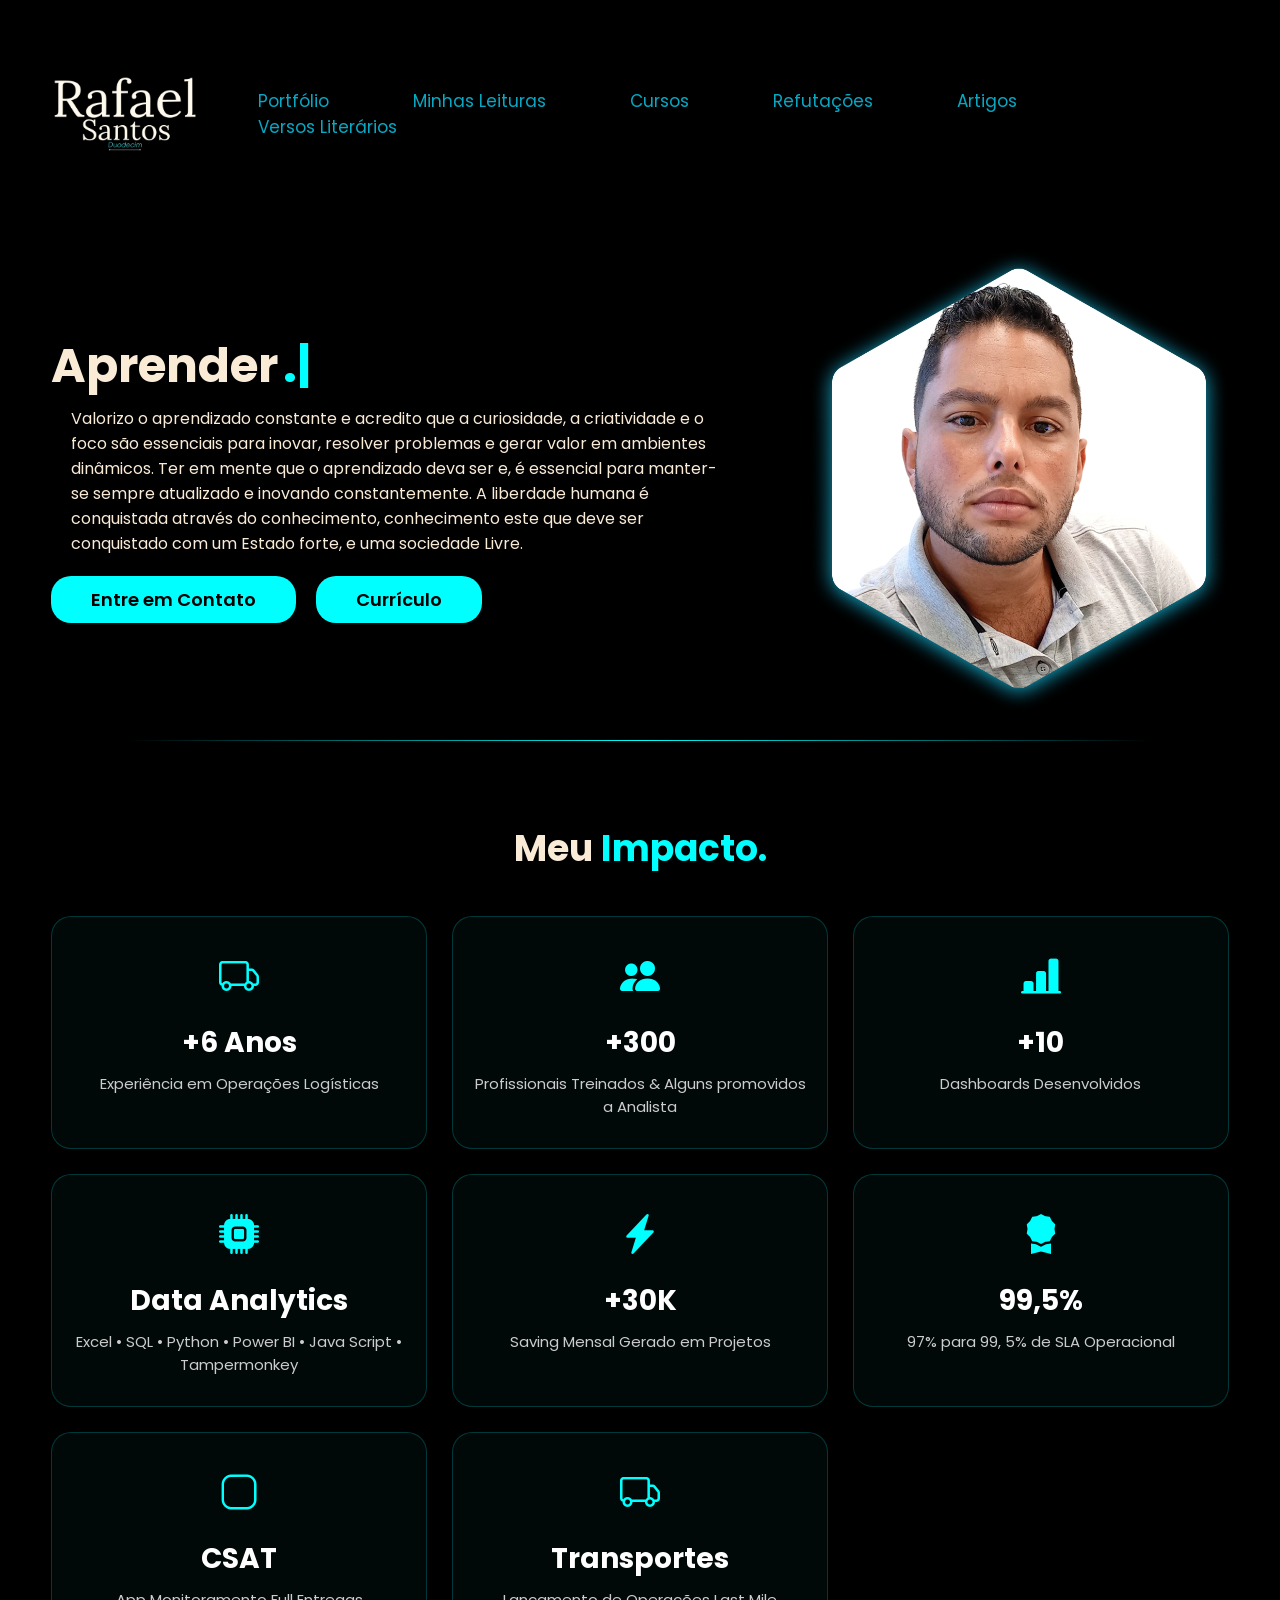
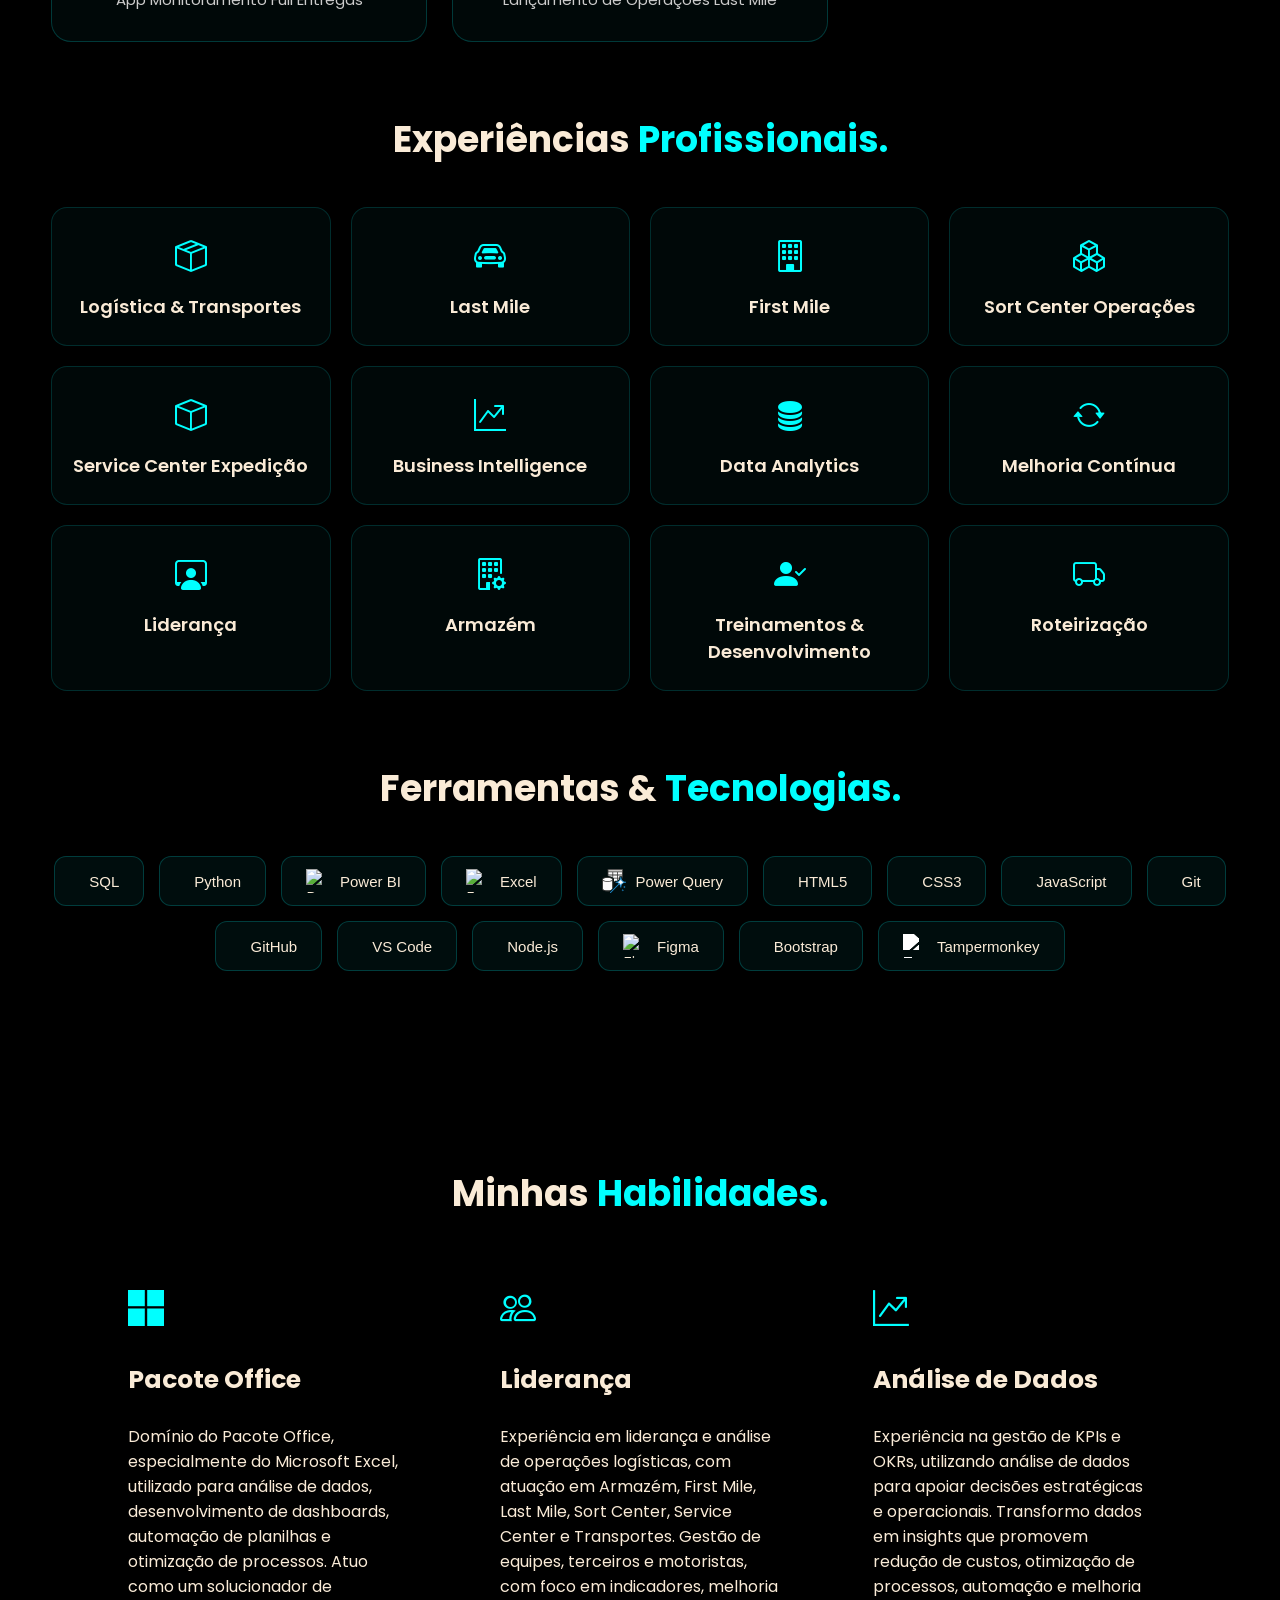
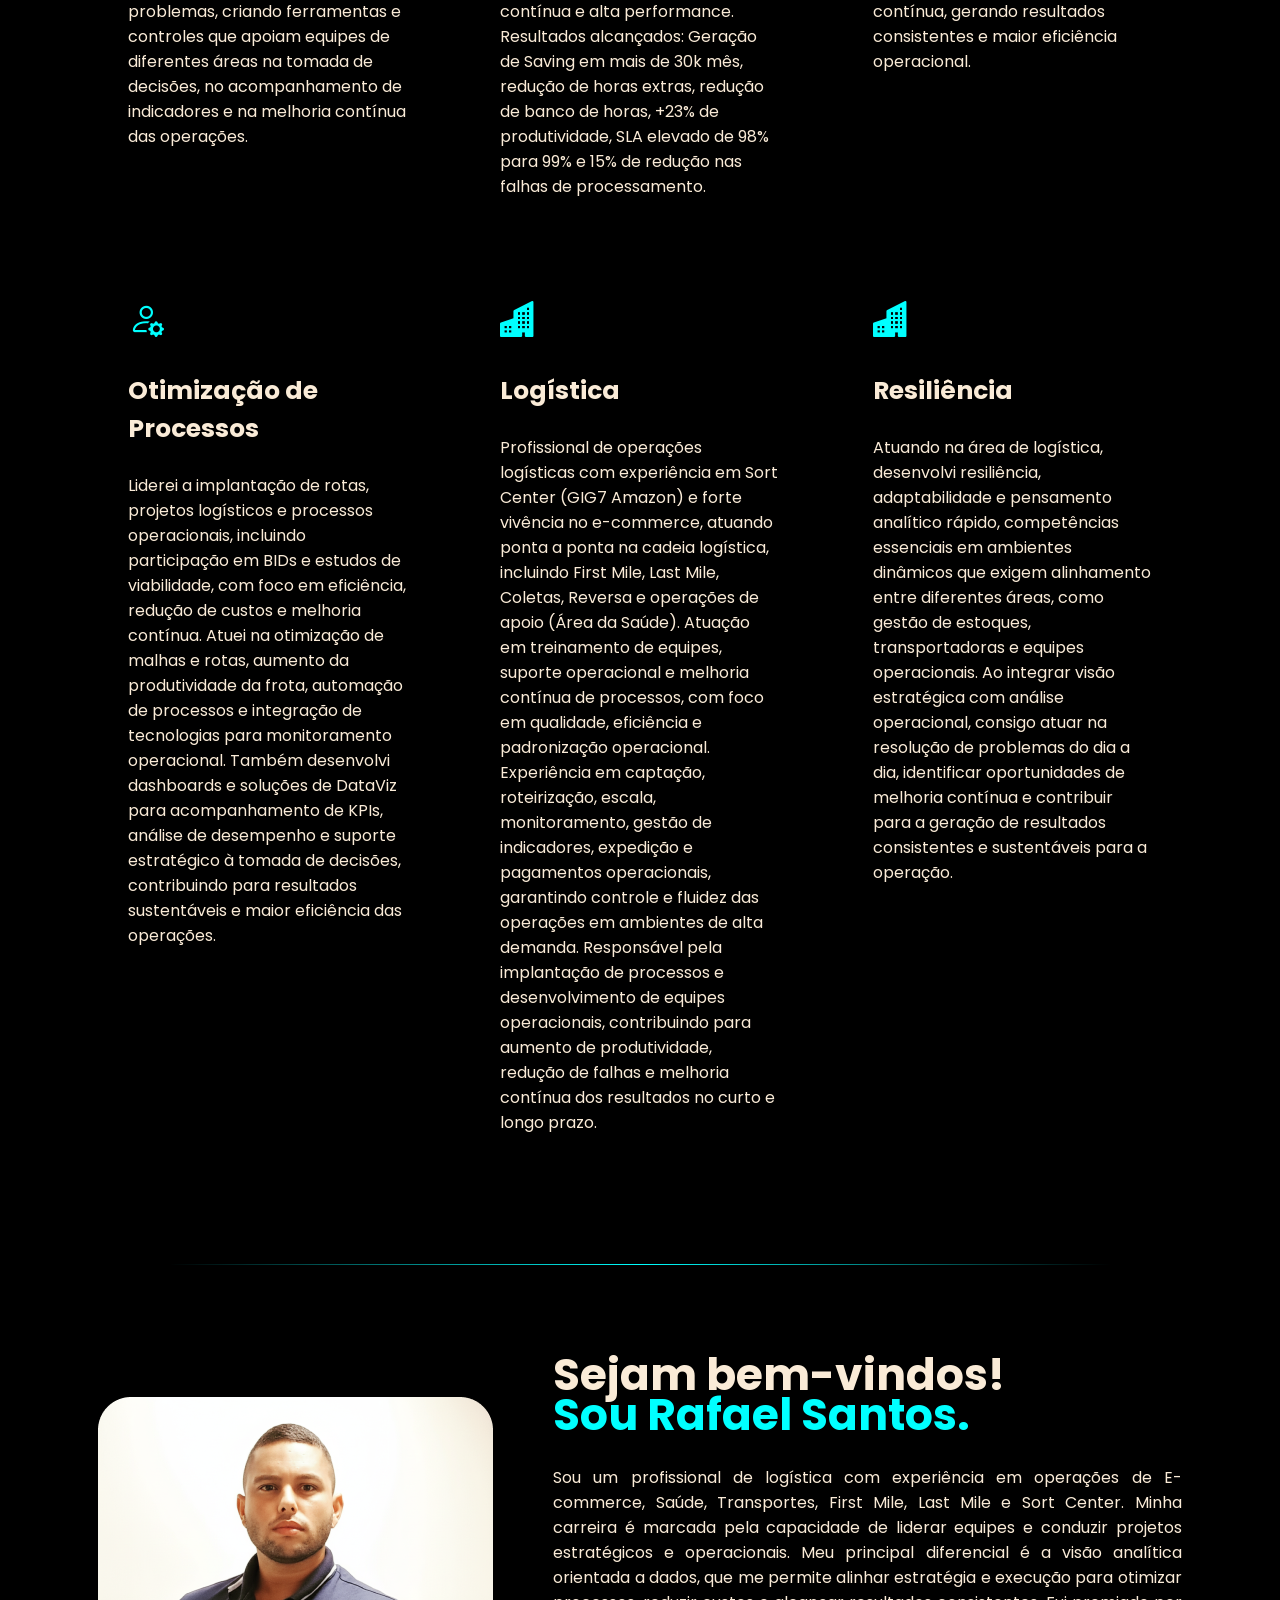
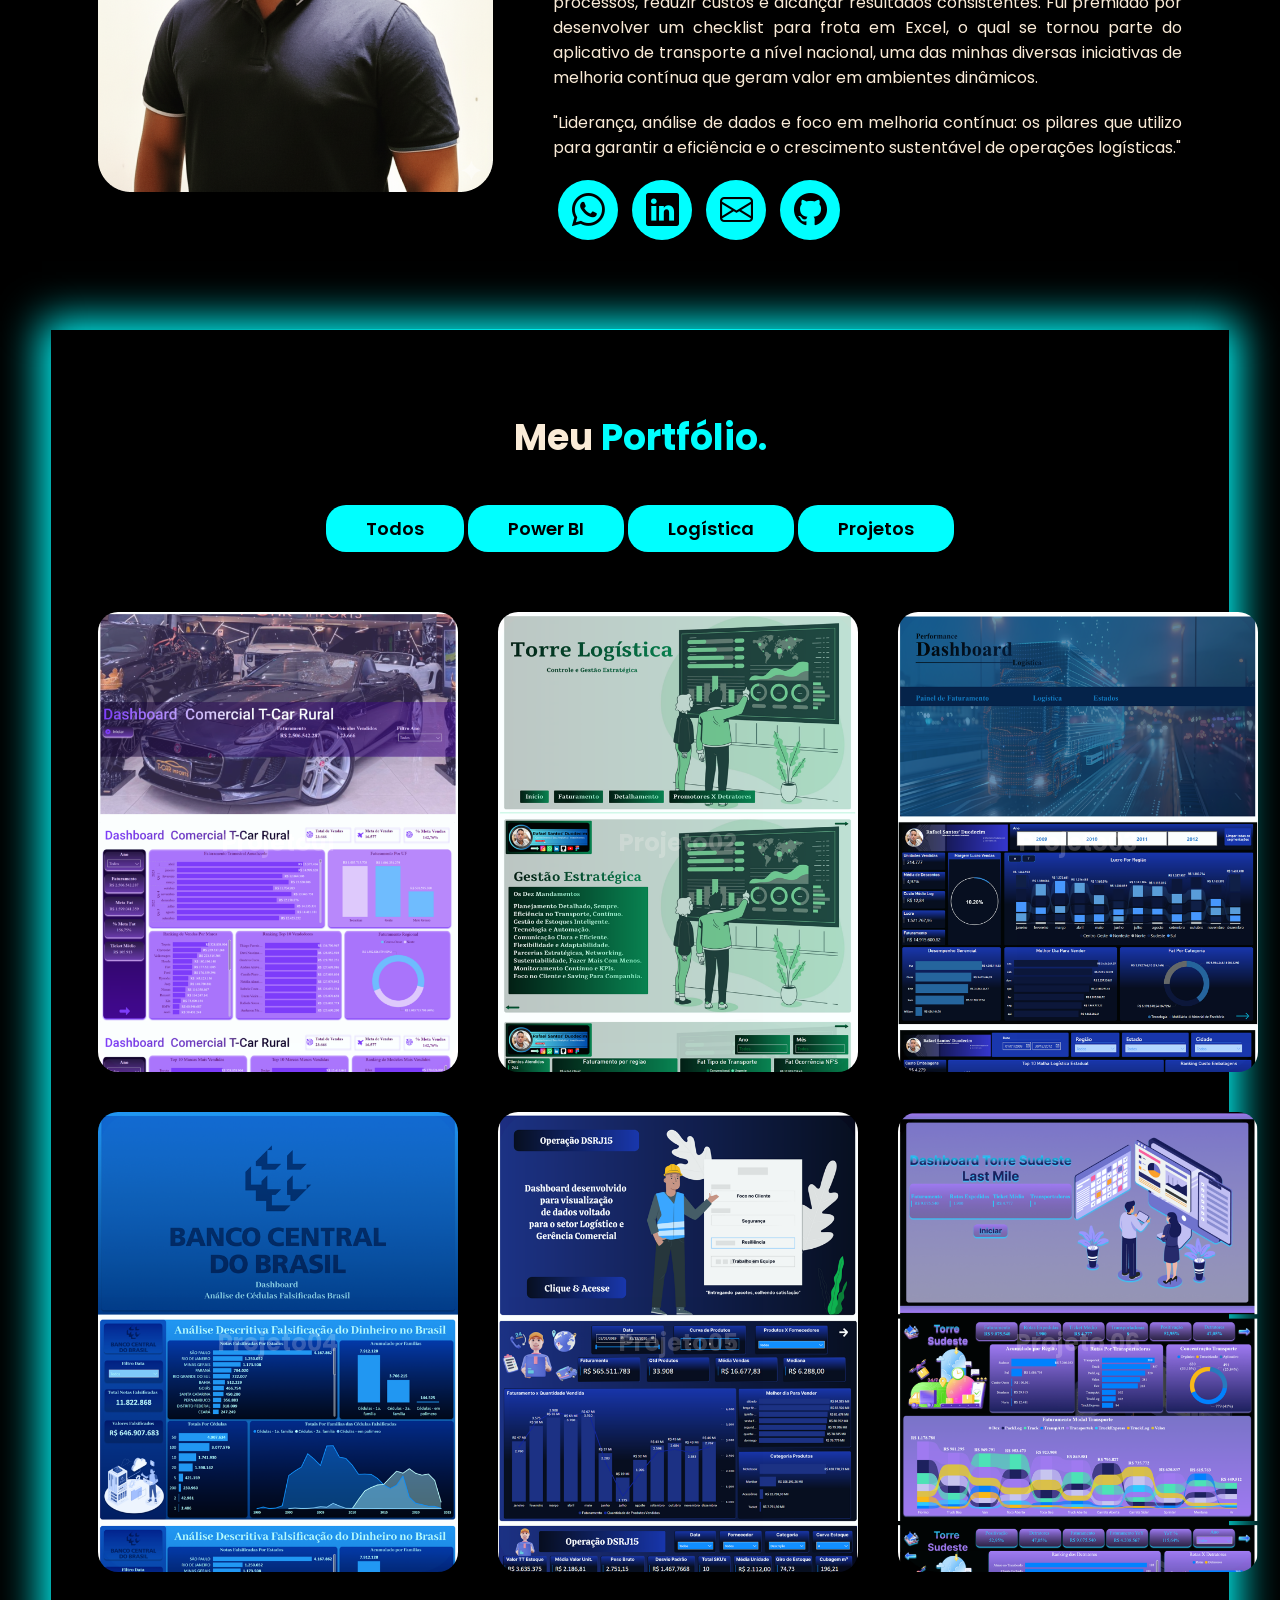
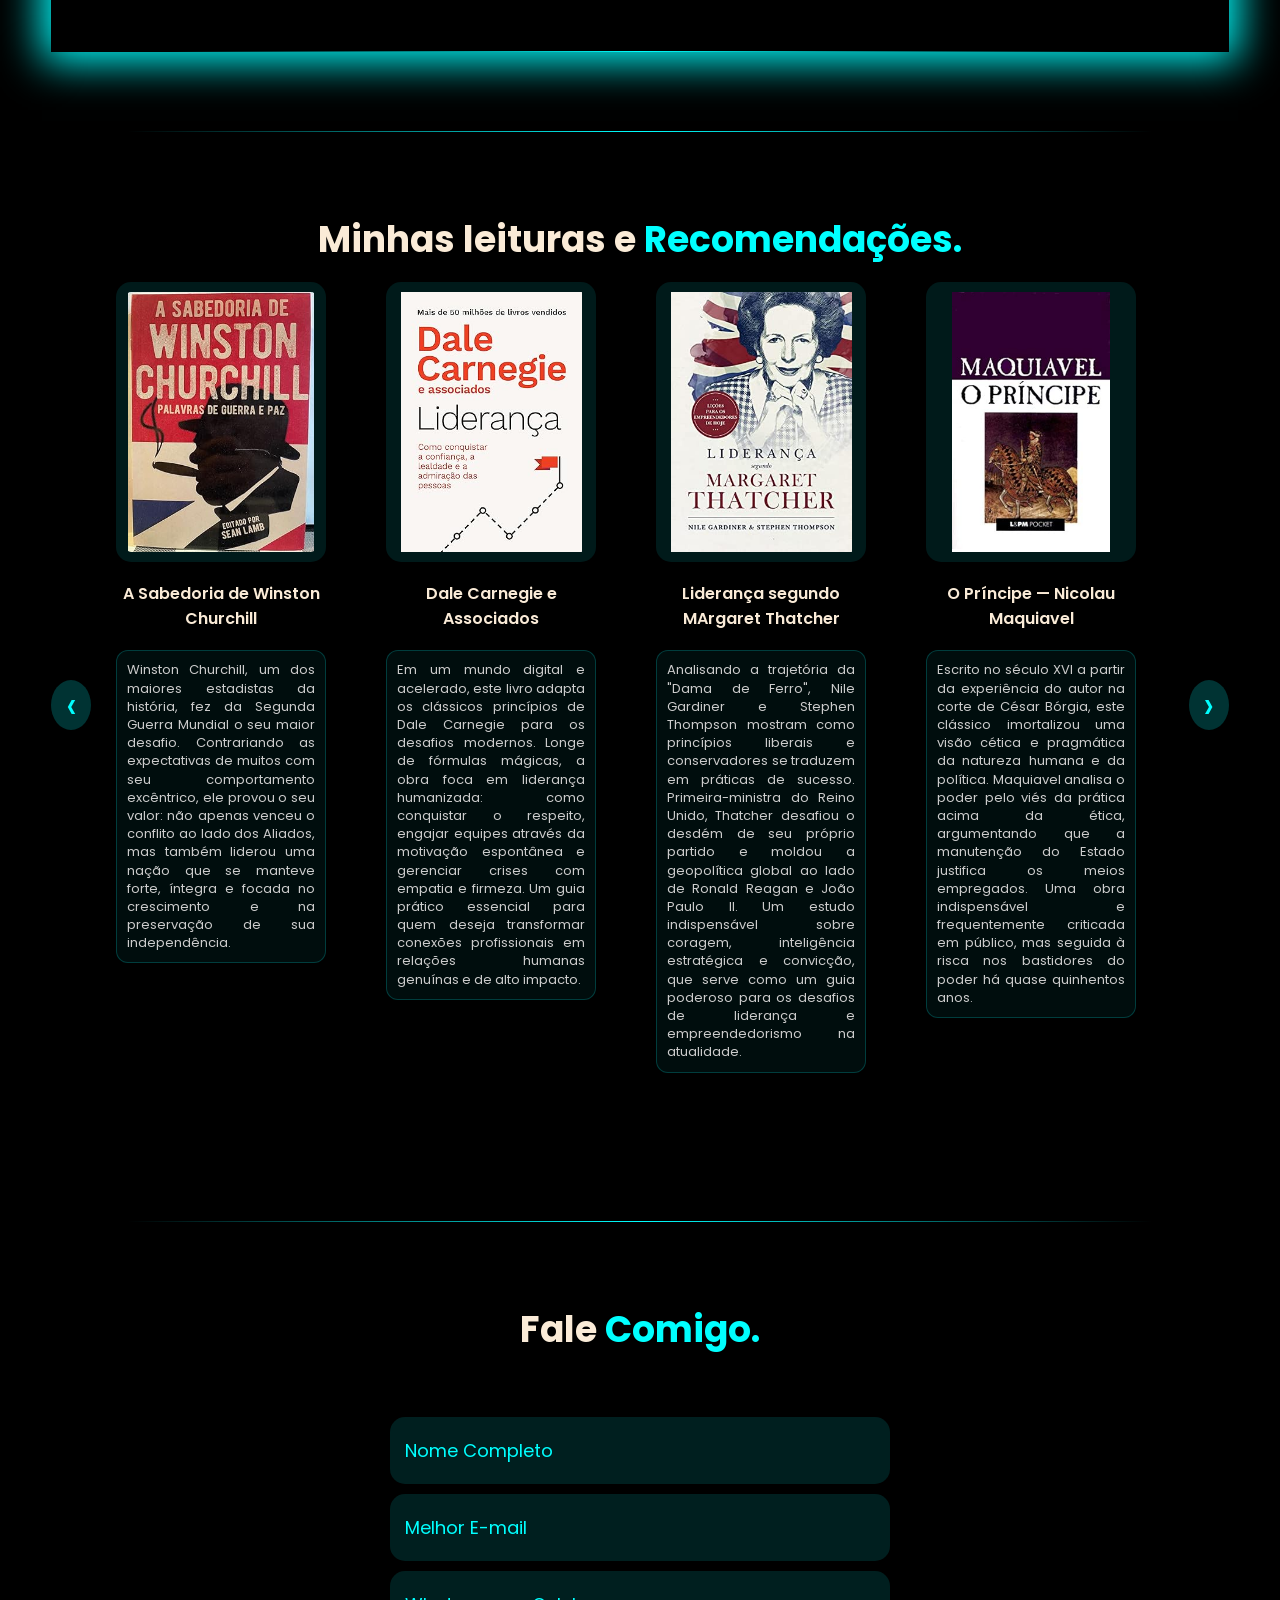
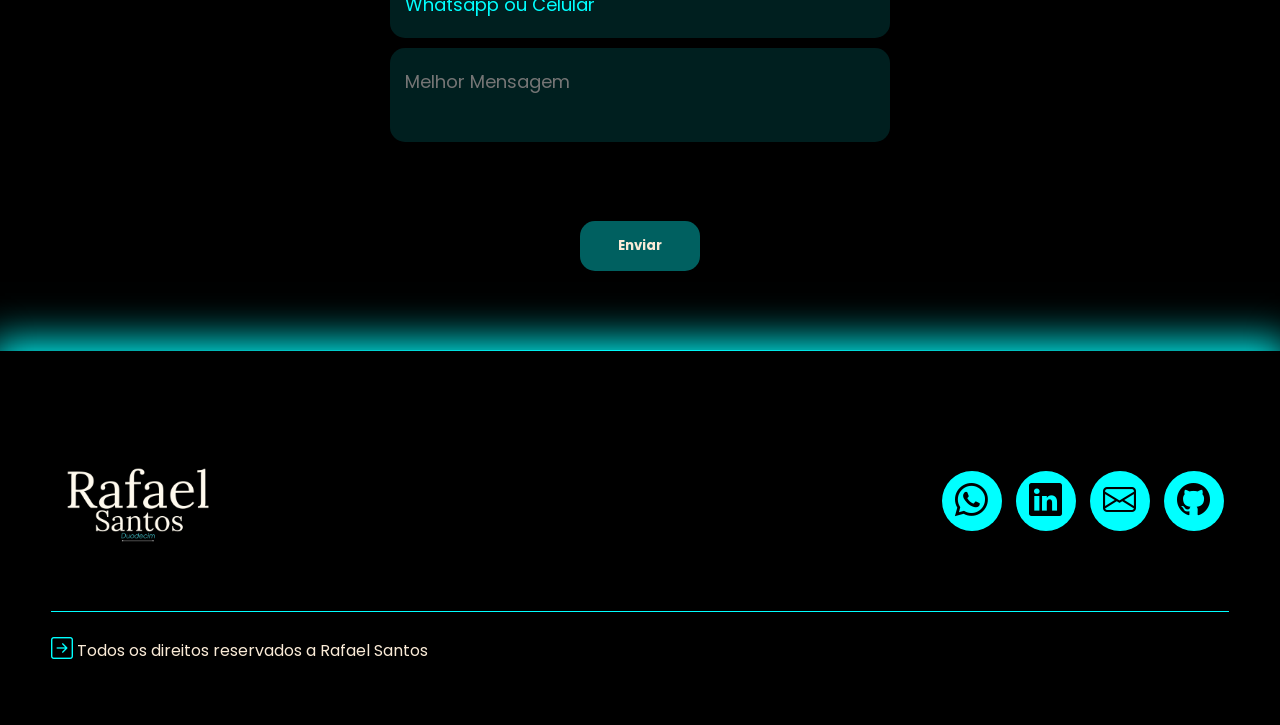
==== commit aaa4c8d3: "adc o favicon do navegador" ====
--- a/index.html
+++ b/index.html
@@ -14,6 +14,10 @@
     <link rel="stylesheet" href="https://cdn.jsdelivr.net/npm/bootstrap-icons@1.13.1/font/bootstrap-icons.min.css">
     <!--Fim Bootstrap Icons-->
 
+    <!  -- Logo do navegaddor Five Icons -- >
+    <link rel="shortcut icon" href="imagens/duodecim.ico" type="imagenlogonav">
+    <!--Fim da logo Icons-->
+    
     <link rel="stylesheet" href="style.css">
     <title>Rafael Santos</title>
 </head>
@@ -170,6 +174,8 @@
     </div>
 
 
+
+
 <!-- ================= ESPECIALIDADES ================= -->
 
     <div class="interface">
@@ -245,6 +251,9 @@
 
 <!-- Importação do Devicon no <head> -->
 <link rel="stylesheet" href="https://cdn.jsdelivr.net/gh/devicons/devicon@v2.15.1/devicon.min.css">
+
+
+
 
 <!-- ================= FERRAMENTAS ================= -->
 <div class="interface">
@@ -356,7 +365,7 @@
 </div>
 
 
-
+    /.Section de minhas habilidades./
     
         <section class="especialidades">
             <div class="interface">
@@ -528,21 +537,18 @@
                 </div><!--flex-->
             </div><!--interface-->
         </section>
-        
+
+</section>
+
+
         
 <section id="leituras" class="leituras">
     <div class="interface">
-
         <h2 class="titulo">Minhas leituras e <span>Recomendações.</span></h2>
-
         <div class="carrossel">
-
             <button class="seta esquerda" onclick="mover(-1)">‹</button>
-
             <div class="carrossel-viewport">
-
                 <div class="carrossel-track" id="track">
-
                     <a href="https://link-da-compra-aqui.com" target="_blank" class="livro">
                         <img src="img_leituras/churchil.jpg" alt="">
                         <div class="info">
--- a/style.css
+++ b/style.css
@@ -1,128 +1,191 @@
-/*Estilo Geral*/
-*{
+/* =========================================================
+   1. CONFIGURAÇÕES GERAIS E RESET
+   ========================================================= */
+* {
     margin: 0;
     padding: 0;
     box-sizing: border-box;
     font-family: 'Poppins', sans-serif;
 }
 
-body{
-    background-color: black;
-    height: 100vh;
-}
-
-/* dando vida aos navegadores */
 html {
-  scroll-behavior: smooth;
-}
-
-.interface{
-    max-width: 1480px;   
+    scroll-behavior: smooth;
+}
+
+body {
+    background-color: #000;
+    min-height: 100vh;
+}
+
+a {
+    text-decoration: none;
+}
+
+/* =========================================================
+   2. CLASSES UTILITÁRIAS E REUTILIZÁVEIS
+   ========================================================= */
+.interface {
+    max-width: 1480px;
     margin: 0 auto;
 }
 
-.flex{
-    display: flex;
-}
-
-/*Grupo Botões iniciooo contato currículo*/
-.grupo-botoes{
-    display: flex;
-    gap: 20px;
-    align-items: center;
-}
-
-.btn{
+.flex {
+    display: flex;
+}
+
+h2.titulo {
+    color: antiquewhite;
+    font-size: 36px;
+    text-align: center;
+}
+
+h2.titulo span {
+    color: aqua;
+}
+
+/* Botões Padrão */
+.btn {
     padding: 10px 40px;
     font-size: 18px;
     font-weight: 600;
-    background-color:aqua;
+    background-color: aqua;
     border: 0;
     border-radius: 20px;
     cursor: pointer;
     transition: 0.2s;
 }
 
-.btn:hover{
+.btn:hover {
     background-color: #00c8c8;
     transform: translateY(-3px);
-    box-shadow: 0 8px 20px rgba(0,0,0,.2);
-}
-
-/*Fim Grupo Botões*/
-
-h2.titulo{
-    color: antiquewhite;
-    font-size: 36px;
-    text-align: center;
-}
-
-h2.titulo span{
-    color: aqua;
-}
-
-button:hover, form .btn-enviar input:hover{
+    box-shadow: 0 8px 20px rgba(0, 0, 0, 0.2);
+}
+
+.grupo-botoes {
+    display: flex;
+    gap: 20px;
+    align-items: center;
+}
+
+button:hover, 
+form .btn-enviar input:hover {
     box-shadow: 0px 0px 8px aqua;
-    transform: scale(1.05); 
-}
-
-/*Estilo do Cabeçalho*/
-header{
-    padding: 20px 3%;   /*Ajustar a altura das páginas*/
-}
-
-header > .interface{
-    display: flex;
-    align-items:center;
+    transform: scale(1.05);
+}
+
+/* Linhas de Divisão entre Seções */
+section {
+    position: relative;
+}
+
+section::after {
+    content: "";
+    position: absolute;
+    bottom: 0;
+    left: 10%;
+    width: 80%;
+    height: 1px;
+    background: linear-gradient(to right, transparent, aqua, transparent);
+}
+
+.section-divider {
+    width: 90%;
+    max-width: 1200px;
+    height: 1px;
+    margin: 80px auto 60px;
+    background: linear-gradient(
+        to right,
+        transparent,
+        rgba(255, 255, 255, 0.08),
+        rgba(0, 212, 255, 0.35),
+        rgba(255, 255, 255, 0.08),
+        transparent
+    );
+}
+
+/* =========================================================
+   3. CABEÇALHO & NA VEGAÇÃO
+   ========================================================= */
+header {
+    padding: 20px 3%;
+}
+
+header > .interface {
+    display: flex;
+    align-items: center;
     justify-content: space-between;
 }
 
-header a{
+header .logo img {
+    width: 180px;
+    height: auto;
+}
+
+header a {
     color: rgba(9, 218, 255, 0.767);
-    text-decoration: none;
     display: inline-block;
-    transition: .3s;
-}
-
-header a:hover{
+    transition: 0.3s;
+}
+
+header a:hover {
     color: antiquewhite;
     transform: scale(1.09);
 }
 
-header nav ul{
+header nav ul {
     list-style-type: none;
 }
 
-header nav ul li{
+header nav ul li {
     display: inline-block;
     padding: 0 40px;
-    font-size: 17px; /*Tamanho da fonte do meu superior*/
-}
-
-/* Estilo da logo */
-header .logo img {
-    width: 180px;   /* controla a largura */
-    height: auto;   /* mantém a proporção da imagem */
-}
-
-/*Topo do Site*/
-section.topo-do-site{
-    padding: 20px 4%;  /*texto ao ado da imagem*/
-}
-
-section.topo-do-site .flex{
+    font-size: 17px;
+}
+
+/* Menus Mobile/Lateral (Ocultos no Desktop) */
+.menu-lateral,
+.menu-mobile {
+    display: none;
+}
+
+/* =========================================================
+   4. SEÇÃO: TOPO DO SITE (HERO)
+   ========================================================= */
+section.topo-do-site {
+    padding: 20px 4%;
+}
+
+section.topo-do-site .flex {
     align-items: center;
     justify-content: center;
     gap: 60px;
 }
 
-.topo-do-site h1{
+.topo-do-site h1 {
     color: antiquewhite;
     font-size: 47px;
     line-height: 40px;
 }
 
-.digitando::after {   /*Alterando o ponot final do portfolio*/
+.topo-do-site h1 span {
+    color: aqua;
+    font-size: 74px;
+}
+
+.topo-do-site p {
+    color: antiquewhite;
+    margin: 20px;
+}
+
+.topo-do-site .img-topo-do-site img {
+    position: relative;
+    animation: flutuar 3s ease-in-out infinite alternate;
+    width: 420px;
+    height: auto;
+}
+
+/* Efeito Digitando */
+.digitando::after {
     content: '.|';
     margin-left: 5px;
     animation: pisca 0.6s infinite;
@@ -130,46 +193,18 @@
 }
 
 @keyframes pisca {
-    0%, 100% {
-        opacity: 1;
-    }
-
-    50% {
-        opacity: 0;
-    }
-}
-
-.topo-do-site h1 span{
-    color: aqua;
-    font-size: 74px;
-}
-
-.topo-do-site p{
-    color: antiquewhite;
-    margin: 20px;
-    margin-top: 20px;
-}
-
-.topo-do-site .img-topo-do-site img{
-    position: relative;
-    animation: flutuar 3s ease-in-out infinite alternate;
-    width: 420px;   /* controla a largura */
-    height: auto;   /* mantém a proporção da imagem */
-}
-
-@keyframes flutuar{
-    0%{
-        top: 0;
-    }
-    100%{
-        top: 40px;
-    }
-}
-
-/* ========================================================= */
-/* SEÇÃO GERAL DE HABILIDADES (IMPACTO / ESPECIALIDADES / FERRAMENTAS) */
-/* ========================================================= */
-
+    0%, 100% { opacity: 1; }
+    50% { opacity: 0; }
+}
+
+@keyframes flutuar {
+    0% { top: 0; }
+    100% { top: 40px; }
+}
+
+/* =========================================================
+   5. SEÇÃO: HABILIDADES (IMPACTO / ESPECIALIDADES / FERRAMENTAS)
+   ========================================================= */
 .secao-geral-habilidades {
     padding: 80px 4%;
     width: 100%;
@@ -183,7 +218,7 @@
     margin-bottom: 0;
 }
 
-/* --- 1. CARDS DE IMPACTO --- */
+/* 5.1 Cards de Impacto */
 .cards-impacto {
     display: grid;
     grid-template-columns: repeat(auto-fit, minmax(280px, 1fr));
@@ -226,7 +261,7 @@
     color: #ccc;
 }
 
-/* --- 2. CARDS DE ESPECIALIDADES --- */
+/* 5.2 Cards de Especialidades */
 .cards-especialidades {
     display: grid;
     grid-template-columns: repeat(auto-fit, minmax(220px, 1fr));
@@ -263,8 +298,7 @@
     font-weight: 600;
 }
 
-/* --- 3. CARDS DE FERRAMENTAS --- */
-/* --- CARDS DE FERRAMENTAS --- */
+/* 5.3 Cards de Ferramentas */
 .cards-ferramentas {
     display: flex;
     flex-wrap: wrap;
@@ -286,7 +320,6 @@
     cursor: pointer;
 }
 
-/* Tamanho padronizado para ícones Devicon e Imagens */
 .cards-ferramentas .tool i {
     font-size: 24px;
 }
@@ -297,7 +330,6 @@
     object-fit: contain;
 }
 
-/* Força o ícone do Tampermonkey a ficar totalmente branco */
 .cards-ferramentas .tool img.icon-tampermonkey {
     filter: brightness(0) invert(1);
     transition: filter 0.3s ease;
@@ -308,7 +340,6 @@
     font-weight: 500;
 }
 
-/* Efeito Hover (passar o mouse) */
 .cards-ferramentas .tool:hover {
     transform: scale(1.08);
     border-color: aqua;
@@ -317,35 +348,31 @@
     color: #000;
 }
 
-/* Ajusta o Tampermonkey no hover para acompanhar o texto preto */
 .cards-ferramentas .tool:hover img.icon-tampermonkey {
     filter: brightness(0);
 }
-/* ========================================================= */
-/* CONTAINER MINHAS HABILIDADES */
-/* ========================================================= */
-
-section.especialidades{  /*Afastando o texto da linha muito bom*/
+
+/* 5.4 Container Específico de Especialidades */
+section.especialidades {
     padding: 100px 4%;
 }
 
 section.especialidades .flex {
     display: flex;
-    margin-top: 30px; /*Afastando o título do texto*/
-    flex-wrap: wrap;      /* permite quebrar a linha */
-    gap: 33px;            /* espaço entre os boxes */
-    justify-content: center; /* centraliza os boxes */
-}
-
-/* Cada box de especialidade */
+    margin-top: 30px;
+    flex-wrap: wrap;
+    gap: 33px;
+    justify-content: center;
+}
+
 .especialidades .especialidades-box {
     color: antiquewhite;
     padding: 30px;
     border-radius: 20px;
-    transition: .2s;
-    flex: 1 1 calc(33.333% - 40px); /* ocupa 1/3 da linha, considerando o gap */
+    transition: 0.2s;
+    flex: 1 1 calc(33.333% - 40px);
     box-sizing: border-box;
-    min-width: 250px; /* garante responsividade em telas pequenas */
+    min-width: 250px;
 }
 
 .especialidades .especialidades-box:hover {
@@ -356,50 +383,52 @@
 .especialidades .especialidades-box i {
     margin-top: 40px;
     margin-bottom: 80px;
-    font-size: 36px; /*Tamanho do título "Minhas Habilidades"*/
-    color: aqua;   /*Cor do texto*/
+    font-size: 36px;
+    color: aqua;
 }
 
 .especialidades .especialidades-box h3 {
-    font-size: 25px; /*Título em minhas habilidades "Tamanho"*/
-    margin: 25px 0;  /*Distância entre o texto e o título*/
-}
-
-/*Estilo Sobre meu perfil*/
-section.sobre{
+    font-size: 25px;
+    margin: 25px 0;
+}
+
+/* =========================================================
+   6. SEÇÃO: SOBRE MIM
+   ========================================================= */
+section.sobre {
     padding: 90px 4%;
     align-items: center;
 }
 
-section.sobre .flex{
+section.sobre .flex {
     align-items: center;
     gap: 60px;
 }
 
-.sobre .txt-sobre{
-    color: antiquewhite;
-}
-
-.sobre .txt-sobre h2{
+.sobre .txt-sobre {
+    color: antiquewhite;
+}
+
+.sobre .txt-sobre h2 {
     font-size: 44px;
     line-height: 40px;
     margin-bottom: 30px;
 }
 
-.sobre .txt-sobre h2 span{
+.sobre .txt-sobre h2 span {
     color: aqua;
     display: block;
 }
 
-.sobre .txt-sobre p{
+.sobre .txt-sobre p {
     margin: 20px 0;
     text-align: justify;
 }
 
-.btn-social button{
+.btn-social button {
     width: 60px;
     height: 60px;
-    border-radius: 60%;
+    border-radius: 50%;
     border: none;
     background-color: aqua;
     font-size: 33px;
@@ -407,39 +436,41 @@
     margin: 0 5px;
 }
 
-/*Estilo do portfólio*/
+/* =========================================================
+   7. SEÇÃO: PORTFÓLIO
+   ========================================================= */
 #portfolio {
     scroll-margin-top: 90px;
 }
 
-section.portfolio{
+section.portfolio {
     padding: 80px 4%;
     box-shadow: 0 0 40px 9px aqua;
 }
 
-section.portfolio .flex{
-    display: grid; /*Diposição da visualização baseada em grid da seção*/
-    grid-template-columns: repeat(3, 1fr); /*Grid da disposição de projetos por linha*/
+section.portfolio .flex {
+    display: grid;
+    grid-template-columns: repeat(3, 1fr);
     gap: 40px;
     margin-top: 60px;
 }
 
-.img-port{
+.img-port {
     width: 360px;
     height: 460px;
     background-size: cover;
     background-position: 100% 0%;
-    transition: 3s; /*velocidade que a imagem sobre*/
+    transition: 3s;
     cursor: pointer;
-    border-radius: 20px;  /*Aqui está as bordas da imagem*/
+    border-radius: 20px;
     position: relative;
 }
 
-.img-port:hover{
+.img-port:hover {
     background-position: 100% 100%;
 }
 
-.overlay{
+.overlay {
     position: absolute;
     top: 0;
     left: 0;
@@ -447,119 +478,30 @@
     height: 100%;
     background-color: rgba(63, 223, 223, 0.103);
     border-radius: 40px;
-    display: flex; /*Nome do projeto no portfolio*/
+    display: flex;
     align-items: center;
     justify-content: center;
     font-size: 24px;
     font-weight: 600;
-    color:antiquewhite;
-    opacity: .2;
-    transition: .3s;
-}
-
-.overlay:hover{
+    color: antiquewhite;
+    opacity: 0.2;
+    transition: 0.3s;
+}
+
+.overlay:hover {
     opacity: 1;
 }
 
 .overlay a {
-    color: #ffffff;         /* branco */
-    text-decoration: none;   /* remove sublinhado */
-    font-weight: bold;       /* opcional: negrito */
+    color: #ffffff;
+    font-weight: bold;
 }
 
 .overlay a:hover {
-    color: aqua;         /* muda cor ao passar o mouse */
-    cursor: pointer;        /* mostra a mãozinha */
-}
-
-/*Estilo do Formulário de Contato*/
-section.formulario{
-    padding: 80px 4%;
-}
-
-form{
-    max-width: 500px;
-    margin: 0 auto;
-    display: flex;
-    justify-content: center;
-    flex-direction: column;
-    gap: 10px;
-    margin-top: 60px;
-}
-
-form input, form textarea{
-    width: 100%;
-    background-color: rgba(0, 255, 255, 0.123);
-    border: 0;
-    outline: 0;
-    padding: 20px 15px;
-    border-radius: 15px;
-    color: antiquewhite;
-    font-size: 18px;
-}
-
-form input::placeholder{
-    color: aqua;
-}
-
-form textarea{
-    resize: none;
-    max-width: 500px;
-}
-
-form .btn-enviar{
-    margin-top: 20px;
-    text-align: center;
-}
-
-form .btn-enviar input{
-    width: 120px;
-    background-color: rgba(0, 255, 255, 0.377);
-    color: antiquewhite;
-    font-weight: 700;
+    color: aqua;
     cursor: pointer;
-    transition: .3s;
-}
-
-/*Formulario envios */
-#mensagem-form {
-    text-align: center;
-    font-weight: 600;
-    margin-top: 15px;
-    min-height: 24px;
-}
-
-#mensagem-form.sucesso {
-    color: aqua;
-}
-
-#mensagem-form.erro {
-    color: #ff4d4d;
-}
-
-.btn-enviar button {
-    width: 120px;
-    padding: 15px;
-    background-color: rgba(0, 255, 255, 0.377);
-    color: antiquewhite;
-    border: none;
-    border-radius: 15px;
-    font-weight: 700;
-    cursor: pointer;
-    transition: .3s;
-}
-
-.btn-enviar button:hover {
-    box-shadow: 0px 0px 8px aqua;
-    transform: scale(1.05);
-}
-
-.btn-enviar button:disabled {
-    opacity: 0.6;
-    cursor: not-allowed;
-}
-
-/*Botoes do portfolio */
+}
+
 .filtros {
     text-align: center;
     margin-top: 40px;
@@ -569,7 +511,7 @@
     padding: 10px 40px;
     font-size: 18px;
     font-weight: 600;
-    background-color:aqua;
+    background-color: aqua;
     border: 0;
     border-radius: 20px;
     cursor: pointer;
@@ -581,228 +523,18 @@
     box-shadow: 0 0 10px aqua;
 }
 
-/*Estilo do rodape*/
-footer{
-    padding: 40px 4%;
-    box-shadow: 0 0 40px 9px aqua;
-}
-
-footer .flex {
-    display: flex;              
-    align-items: center;        
-    justify-content: space-between; 
-    flex-wrap: nowrap;          
-    gap: 20px;                  
-}
-
-footer .line-footer{
-    padding: 20px 0;
-}
-
-.borda{
-    border-top: 1px solid aqua;
-}
-
-footer .line-footer p i{
-    color: aqua;
-    font-size: 22px;
-}
-
-footer .line-footer p a{
-    color: antiquewhite;
-}
-
-footer .logo-footer img {
-    max-width: 180px;  
-    width: 100%;       
-    height: auto;      
-    display: block;    
-}
-
-/*Deixando o site responsivo */
-.menu-lateral {
-    display: none; 
-}
-
-.menu-mobile {
-    display: none; 
-}
-
-@media screen and (max-width: 1020px){
-
-    .menu-mobile {
-        display: block; 
-    }
-
-    .menu-lateral {
-        display: block; 
-    }
-
-    .menu-desktop,
-    .btn-contato {
-        display: none;
-    }
-
-    header .logo img {
-        width: 130px;   
-        height: auto;   
-    }
-
-    .flex{
-        flex-direction: column;
-    }
-
-    h2.titulo{
-        font-size: 27px;
-        line-height: 30px;
-        text-align: center;
-    }
-
-    .topo-do-site .flex{
-        flex-direction: column-reverse;
-    }
-
-    .menu-desktop {
-        position: relative;
-    }
-
-    section.topo-do-site{
-        padding: 27px 8%;
-    }
-    .topo-do-site h1{
-        font-size: 37px;
-        line-height: 70%;
-        text-align: center;
-    }
-
-    section.especialidades{
-        margin-bottom: 50px;
-        padding: 50px 8%;
-        display: grid;
-        gap: 70px;
-    }
-
-    section.especialidades h2 {
-        color: antiquewhite;
-        font-size: 36px;
-        text-align: center;
-        margin-bottom: 50px; 
-    }
-
-    section.sobre{
-        padding: 80px 8%;
-        align-items: center;
-    }
-
-    .sobre .txt-sobre h2{
-        font-size: 30px;
-        line-height: 30px;
-        text-align: center;
-    }
-
-    .btn-social{
-        text-align: center;
-    }
-
-    .img-sobre img{  
-        width: 280px;   
-        height: auto;   
-    }
-
-    section.portfolio{
-        padding: 80px 4%;
-        box-shadow: 0 0 40px 9px aqua;
-    }
-
-    .esconder {
-        display: none;
-    }
-
-    .filtros button.ativo {
-        background: white;
-        color: black;
-    }
-
-    .img-port {
-        transition: 0.4s;
-        width: 100%;
-        max-width:360px;
-        margin: 0 auto;
-        height: 160px;
-        background-size: cover;
-        background-position: 100% 0%;
-        transition: 8s;
-        cursor: pointer;
-        border-radius: 15PX;
-        position: relative;
-    }   
-
-    .overlay{
-        position: absolute;
-        top: 0;
-        left: 0;
-        width: 100%;
-        height: 100%;
-        background-color: rgba(0, 255, 255, 0.103);
-        border-radius: 15px;
-        display: flex;
-        align-items: center;
-        justify-content: center;
-        font-size: 15px;
-        font-weight: 600;
-        color:antiquewhite;
-        opacity: 0;
-        transition: .5s;
-    }
-
-    .menu-mobile {
-        display: block;
-        font-size: 40px;
-        color: aqua;
-        cursor: pointer;
-        z-index: 1001;
-    }
-
-    .menu-lateral {
-        position: fixed;
-        top: 0;
-        right: -250px;
-        width: 250px;
-        height: 100%;
-        background: rgba(0,0,0,0.95);
-        box-shadow: -2px 0 8px rgba(0, 255, 255, 0.4);
-        transition: right 0.3s ease;
-        z-index: 1000;
-        padding-top: 80px;
-    }
-
-    .menu-lateral ul {
-        list-style: none;
-        padding: 0;
-        text-align: center;
-    }
-
-    .menu-lateral ul li {
-        margin: 20px 0;
-    }
-
-    .menu-lateral ul li a {
-        color: antiquewhite;
-        font-size: 20px;
-        text-decoration: none;
-        transition: 0.3s;
-    }
-
-    .menu-lateral ul li a:hover {
-        color: aqua;
-    }
-
-    .menu-lateral.ativo {
-        right: 0;
-    }
-}
-
-/*Section Leitura*/
+.filtros button.ativo {
+    background: white;
+    color: black;
+}
+
+.esconder {
+    display: none;
+}
+
+/* =========================================================
+   8. SEÇÃO: LEITURAS & CARROSSEL
+   ========================================================= */
 .leituras {
     padding: 80px 4%;
 }
@@ -817,13 +549,17 @@
     color: antiquewhite;
     padding: 15px;
     border-radius: 20px;
-    transition: .2s;
+    transition: 0.2s;
     flex: 0 0 240px;
-    width: 240px; 
+    width: 240px;
     box-sizing: border-box;
     display: flex;
     flex-direction: column;
     align-items: center;
+}
+
+.livro:hover {
+    transform: scale(1.05);
 }
 
 .livro img {
@@ -835,10 +571,6 @@
     border-radius: 15px;
 }
 
-.livro:hover {
-    transform: scale(1.05);
-}
-
 .info {
     width: 100%;
     margin-top: 10px;
@@ -849,9 +581,9 @@
     font-size: 16px;
     color: antiquewhite;
     font-weight: 600;
-    height: 68px; 
-    display: flex;
-    align-items: center;      
+    height: 68px;
+    display: flex;
+    align-items: center;
     justify-content: center;
     margin-bottom: 10px;
 }
@@ -867,17 +599,12 @@
     border: 1px solid rgba(0, 255, 255, 0.2);
 }
 
-a {
-    text-decoration: none;
-}
-
 .resenha:hover {
     transform: scale(1.02);
     box-shadow: 0 0 10px rgba(0, 255, 255, 0.3);
     transition: 0.3s;
 }
 
-/*Carrosel */
 .carrossel {
     display: flex;
     align-items: center;
@@ -887,7 +614,7 @@
 }
 
 .carrossel-viewport {
-    width: 1350px; 
+    width: 1350px;
     overflow: hidden;
 }
 
@@ -898,7 +625,6 @@
     transition: transform 0.5s ease;
 }
 
-/*Botão Carrossel */
 .seta {
     background: rgba(0, 255, 255, 0.2);
     border: none;
@@ -919,27 +645,121 @@
     color: black;
 }
 
-/* Linhas de Divisão */
-section {
-    position: relative;
-}
-
-section::after {
-    content: "";
-    position: absolute;
-    bottom: 0;
-    left: 10%;
-    width: 80%;
-    height: 1px;
-    background: linear-gradient(
-        to right,
-        transparent,
-        aqua,
-        transparent
-    );
-}
-
-/* botão topo do site*/
+/* =========================================================
+   9. SEÇÃO: FORMULÁRIO DE CONTATO
+   ========================================================= */
+section.formulario {
+    padding: 80px 4%;
+}
+
+form {
+    max-width: 500px;
+    margin: 60px auto 0;
+    display: flex;
+    justify-content: center;
+    flex-direction: column;
+    gap: 10px;
+}
+
+form input, 
+form textarea {
+    width: 100%;
+    background-color: rgba(0, 255, 255, 0.123);
+    border: 0;
+    outline: 0;
+    padding: 20px 15px;
+    border-radius: 15px;
+    color: antiquewhite;
+    font-size: 18px;
+}
+
+form input::placeholder {
+    color: aqua;
+}
+
+form textarea {
+    resize: none;
+    max-width: 500px;
+}
+
+form .btn-enviar {
+    margin-top: 20px;
+    text-align: center;
+}
+
+.btn-enviar button,
+form .btn-enviar input {
+    width: 120px;
+    padding: 15px;
+    background-color: rgba(0, 255, 255, 0.377);
+    color: antiquewhite;
+    border: none;
+    border-radius: 15px;
+    font-weight: 700;
+    cursor: pointer;
+    transition: 0.3s;
+}
+
+.btn-enviar button:hover {
+    box-shadow: 0px 0px 8px aqua;
+    transform: scale(1.05);
+}
+
+.btn-enviar button:disabled {
+    opacity: 0.6;
+    cursor: not-allowed;
+}
+
+#mensagem-form {
+    text-align: center;
+    font-weight: 600;
+    margin-top: 15px;
+    min-height: 24px;
+}
+
+#mensagem-form.sucesso { color: aqua; }
+#mensagem-form.erro { color: #ff4d4d; }
+
+/* =========================================================
+   10. RODAPÉ & BOTÃO VOLTAR AO TOPO
+   ========================================================= */
+footer {
+    padding: 40px 4%;
+    box-shadow: 0 0 40px 9px aqua;
+}
+
+footer .flex {
+    display: flex;
+    align-items: center;
+    justify-content: space-between;
+    flex-wrap: nowrap;
+    gap: 20px;
+}
+
+footer .line-footer {
+    padding: 20px 0;
+}
+
+footer .line-footer.borda {
+    border-top: 1px solid aqua;
+}
+
+footer .line-footer p i {
+    color: aqua;
+    font-size: 22px;
+}
+
+footer .line-footer p a {
+    color: antiquewhite;
+}
+
+footer .logo-footer img {
+    max-width: 180px;
+    width: 100%;
+    height: auto;
+    display: block;
+}
+
 #btn-topo {
     position: fixed;
     bottom: 30px;
@@ -965,4 +785,145 @@
 #btn-topo.ativo {
     opacity: 1;
     visibility: visible;
+}
+
+/* =========================================================
+   11. RESPONSIVIDADE (MEDIA QUERIES)
+   ========================================================= */
+@media screen and (max-width: 1020px) {
+    /* Ajustes Gerais */
+    .flex {
+        flex-direction: column;
+    }
+
+    h2.titulo {
+        font-size: 27px;
+        line-height: 30px;
+    }
+
+    /* Navegação Mobile */
+    .menu-desktop,
+    .btn-contato {
+        display: none;
+    }
+
+    .menu-mobile {
+        display: block;
+        font-size: 40px;
+        color: aqua;
+        cursor: pointer;
+        z-index: 1001;
+    }
+
+    .menu-lateral {
+        display: block;
+        position: fixed;
+        top: 0;
+        right: -250px;
+        width: 250px;
+        height: 100%;
+        background: rgba(0, 0, 0, 0.95);
+        box-shadow: -2px 0 8px rgba(0, 255, 255, 0.4);
+        transition: right 0.3s ease;
+        z-index: 1000;
+        padding-top: 80px;
+    }
+
+    .menu-lateral ul {
+        list-style: none;
+        padding: 0;
+        text-align: center;
+    }
+
+    .menu-lateral ul li {
+        margin: 20px 0;
+    }
+
+    .menu-lateral ul li a {
+        color: antiquewhite;
+        font-size: 20px;
+        transition: 0.3s;
+    }
+
+    .menu-lateral ul li a:hover {
+        color: aqua;
+    }
+
+    .menu-lateral.ativo {
+        right: 0;
+    }
+
+    header .logo img {
+        width: 130px;
+    }
+
+    /* Seção Hero */
+    section.topo-do-site {
+        padding: 27px 8%;
+    }
+
+    section.topo-do-site .flex {
+        flex-direction: column-reverse;
+    }
+
+    .topo-do-site h1 {
+        font-size: 37px;
+        line-height: 70%;
+        text-align: center;
+    }
+
+    /* Seções Internas */
+    section.especialidades {
+        margin-bottom: 50px;
+        padding: 50px 8%;
+        display: grid;
+        gap: 70px;
+    }
+
+    section.especialidades h2 {
+        color: antiquewhite;
+        font-size: 36px;
+        text-align: center;
+        margin-bottom: 50px;
+    }
+
+    section.sobre {
+        padding: 80px 8%;
+    }
+
+    .sobre .txt-sobre h2 {
+        font-size: 30px;
+        line-height: 30px;
+        text-align: center;
+    }
+
+    .btn-social {
+        text-align: center;
+    }
+
+    .img-sobre img {
+        width: 280px;
+        height: auto;
+    }
+
+    /* Portfólio */
+    section.portfolio {
+        padding: 80px 4%;
+    }
+
+    .img-port {
+        width: 100%;
+        max-width: 360px;
+        height: 160px;
+        margin: 0 auto;
+        border-radius: 15px;
+        transition: 8s;
+    }
+
+    .overlay {
+        border-radius: 15px;
+        font-size: 15px;
+        opacity: 0;
+        transition: 0.5s;
+    }
 }
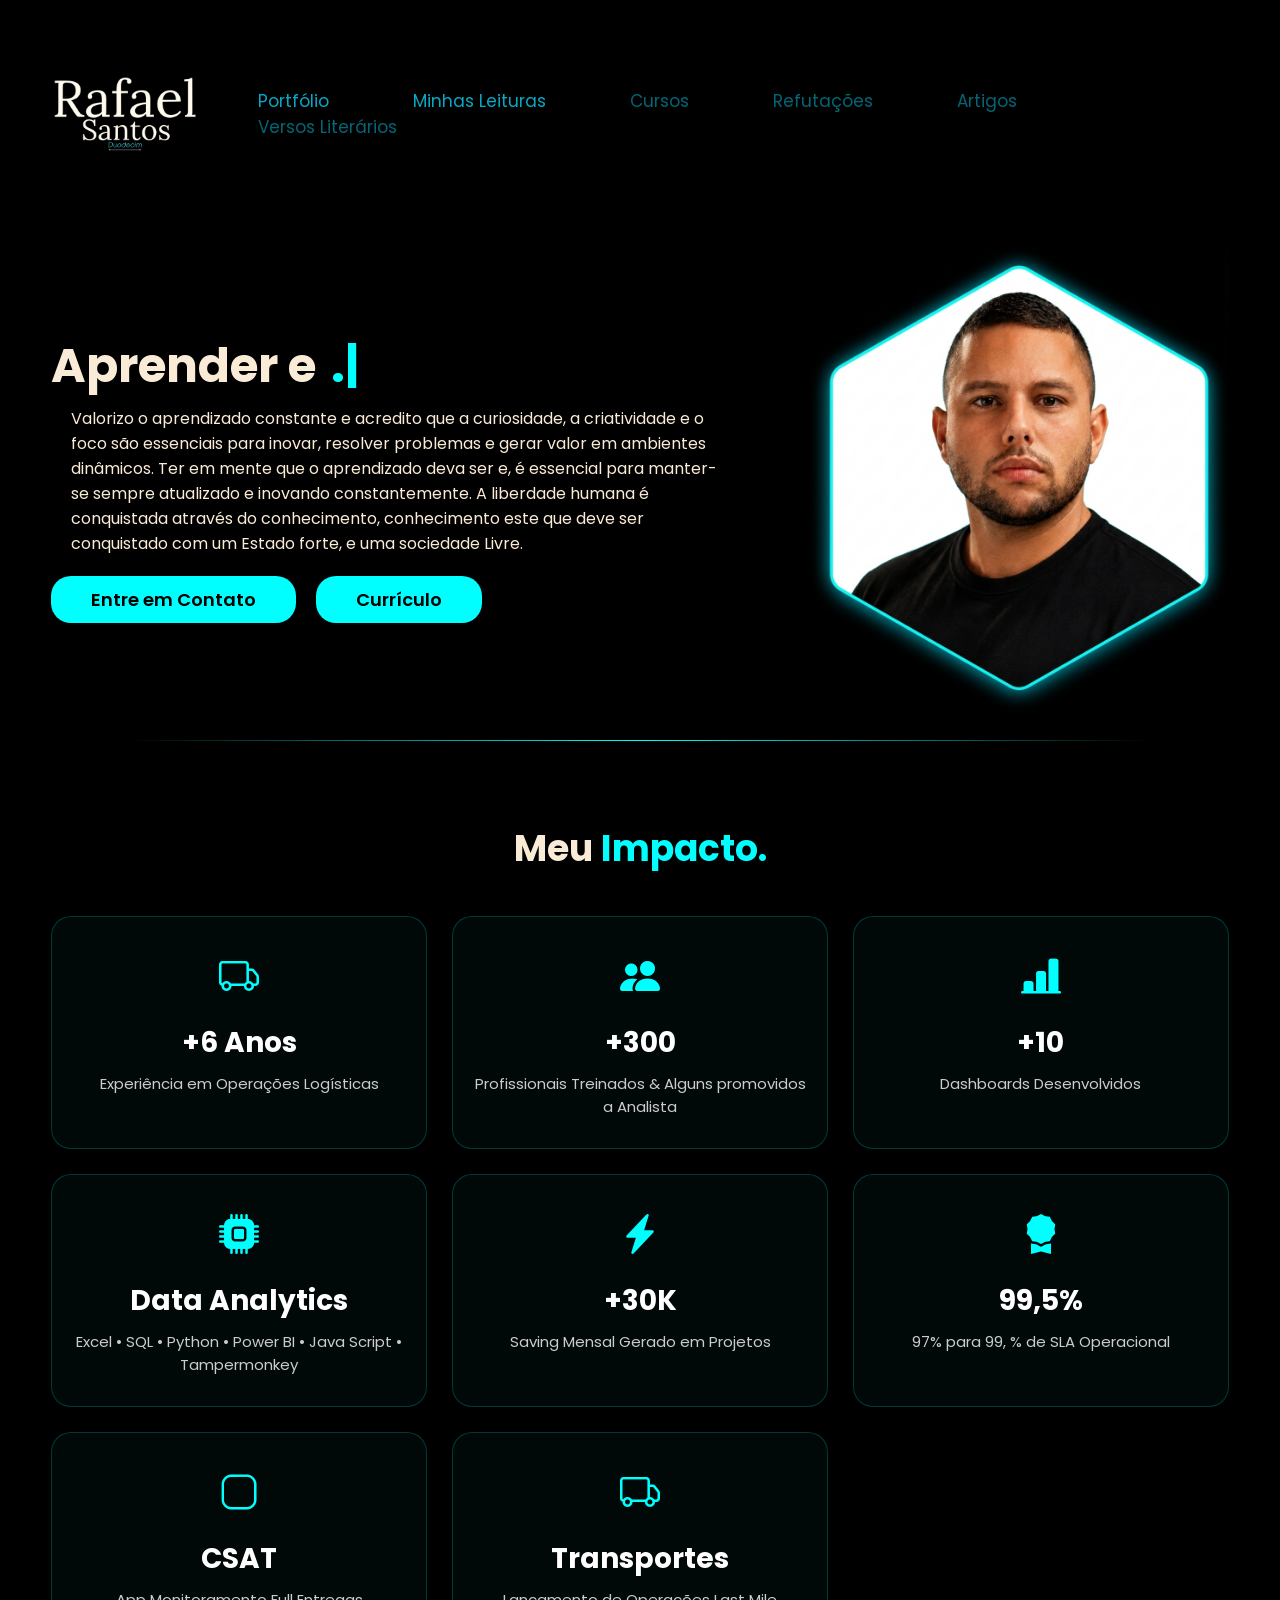
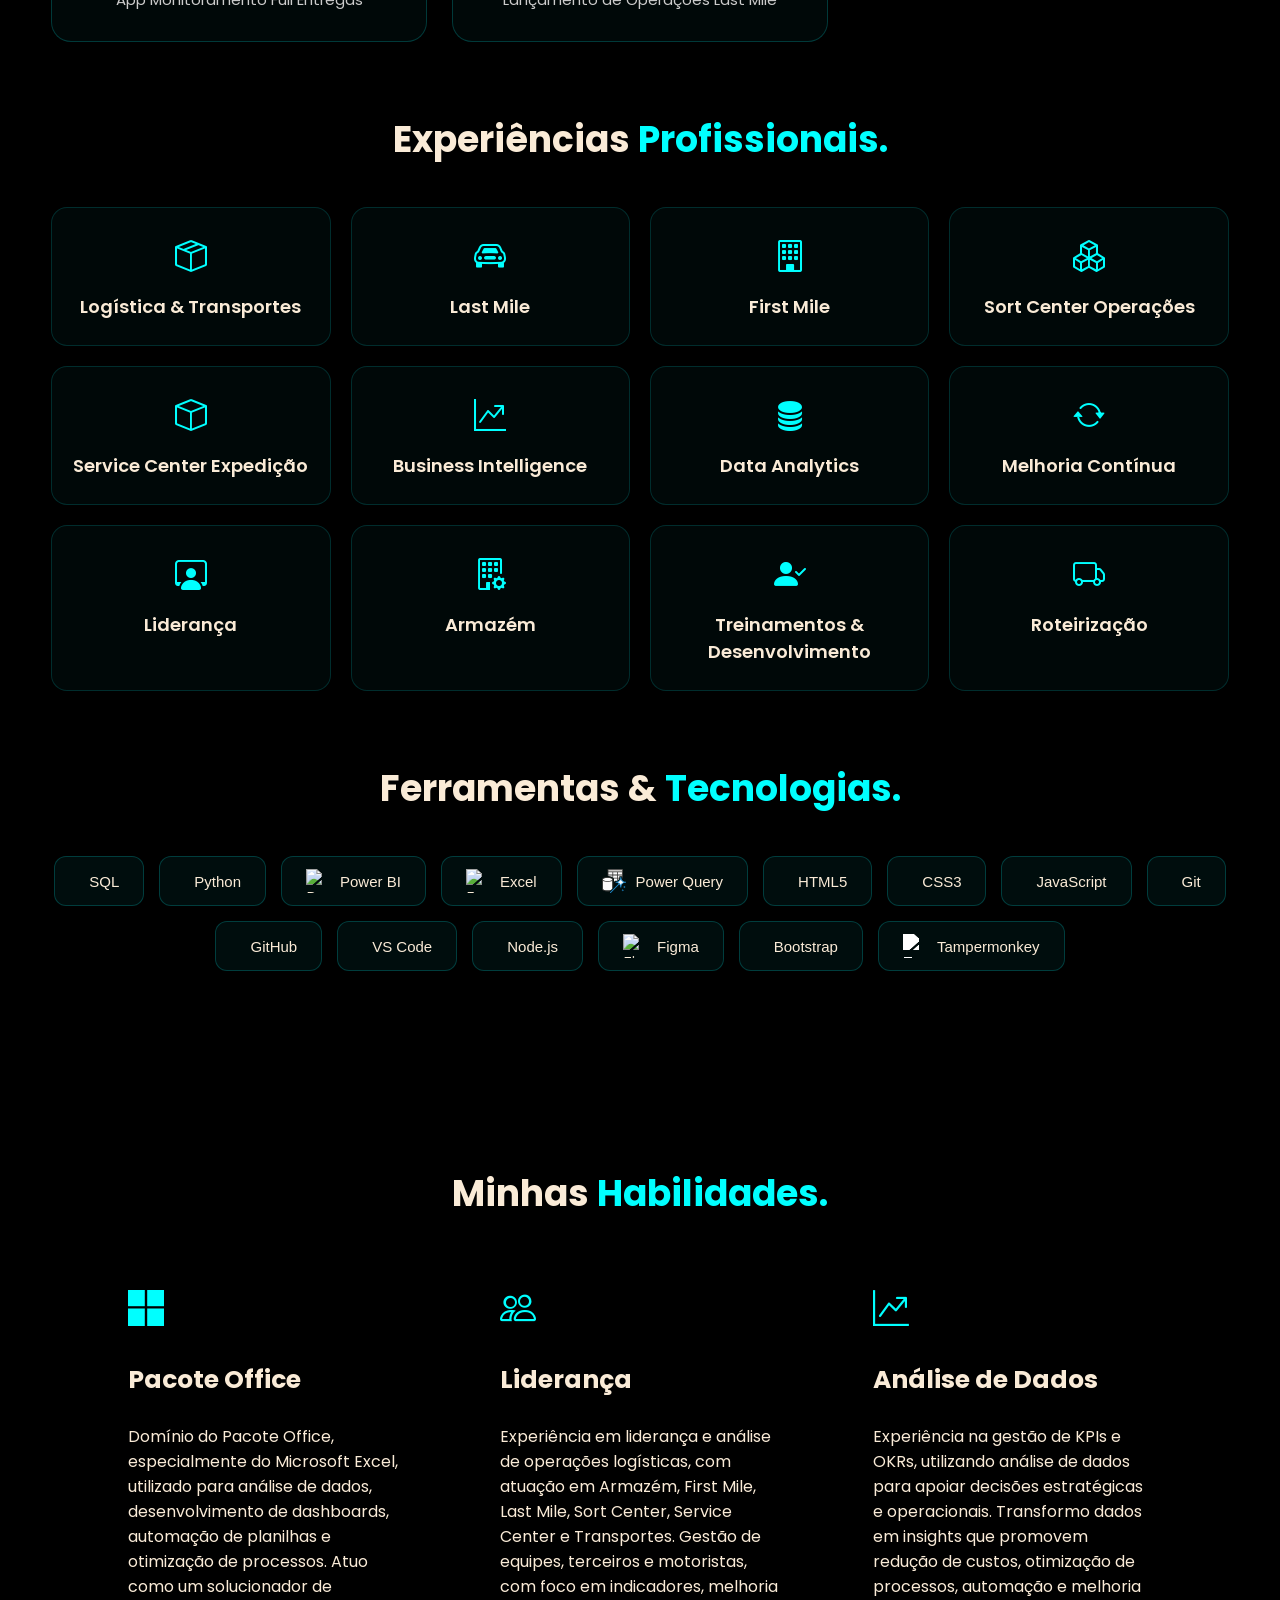
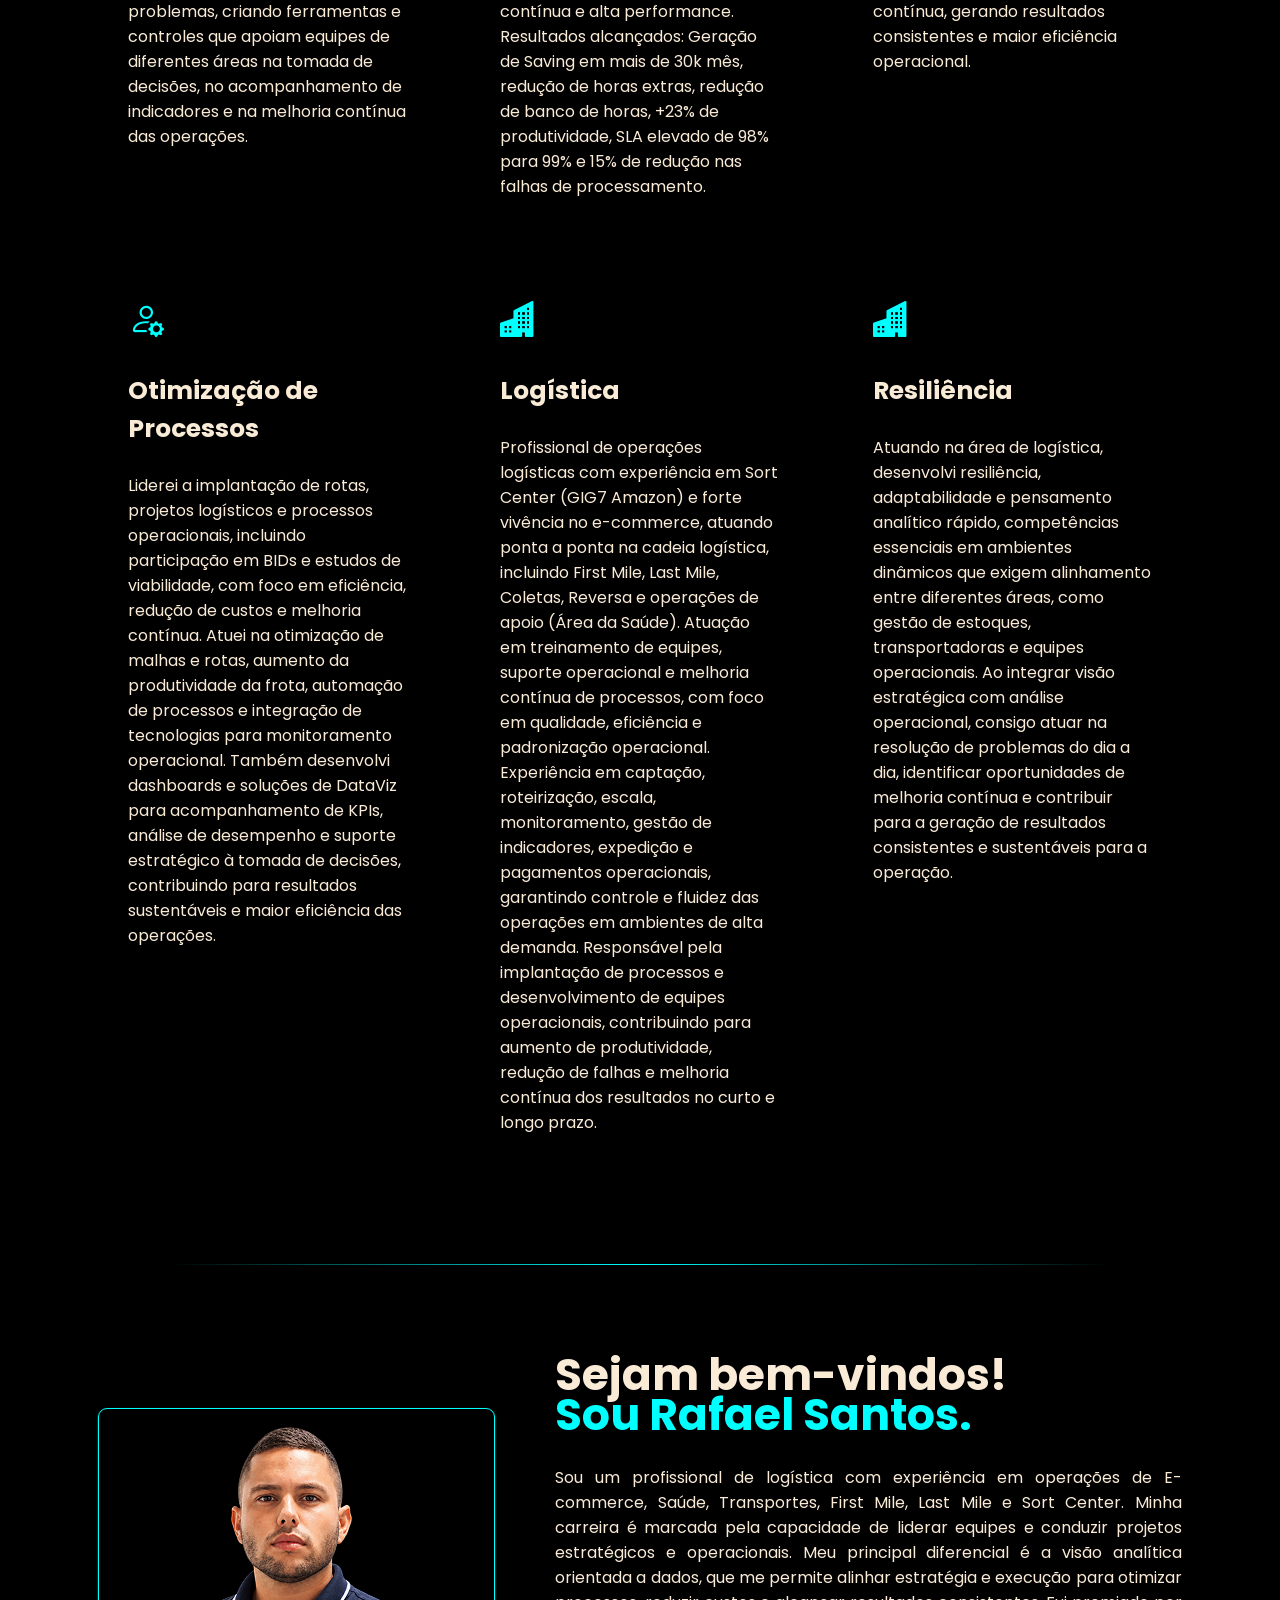
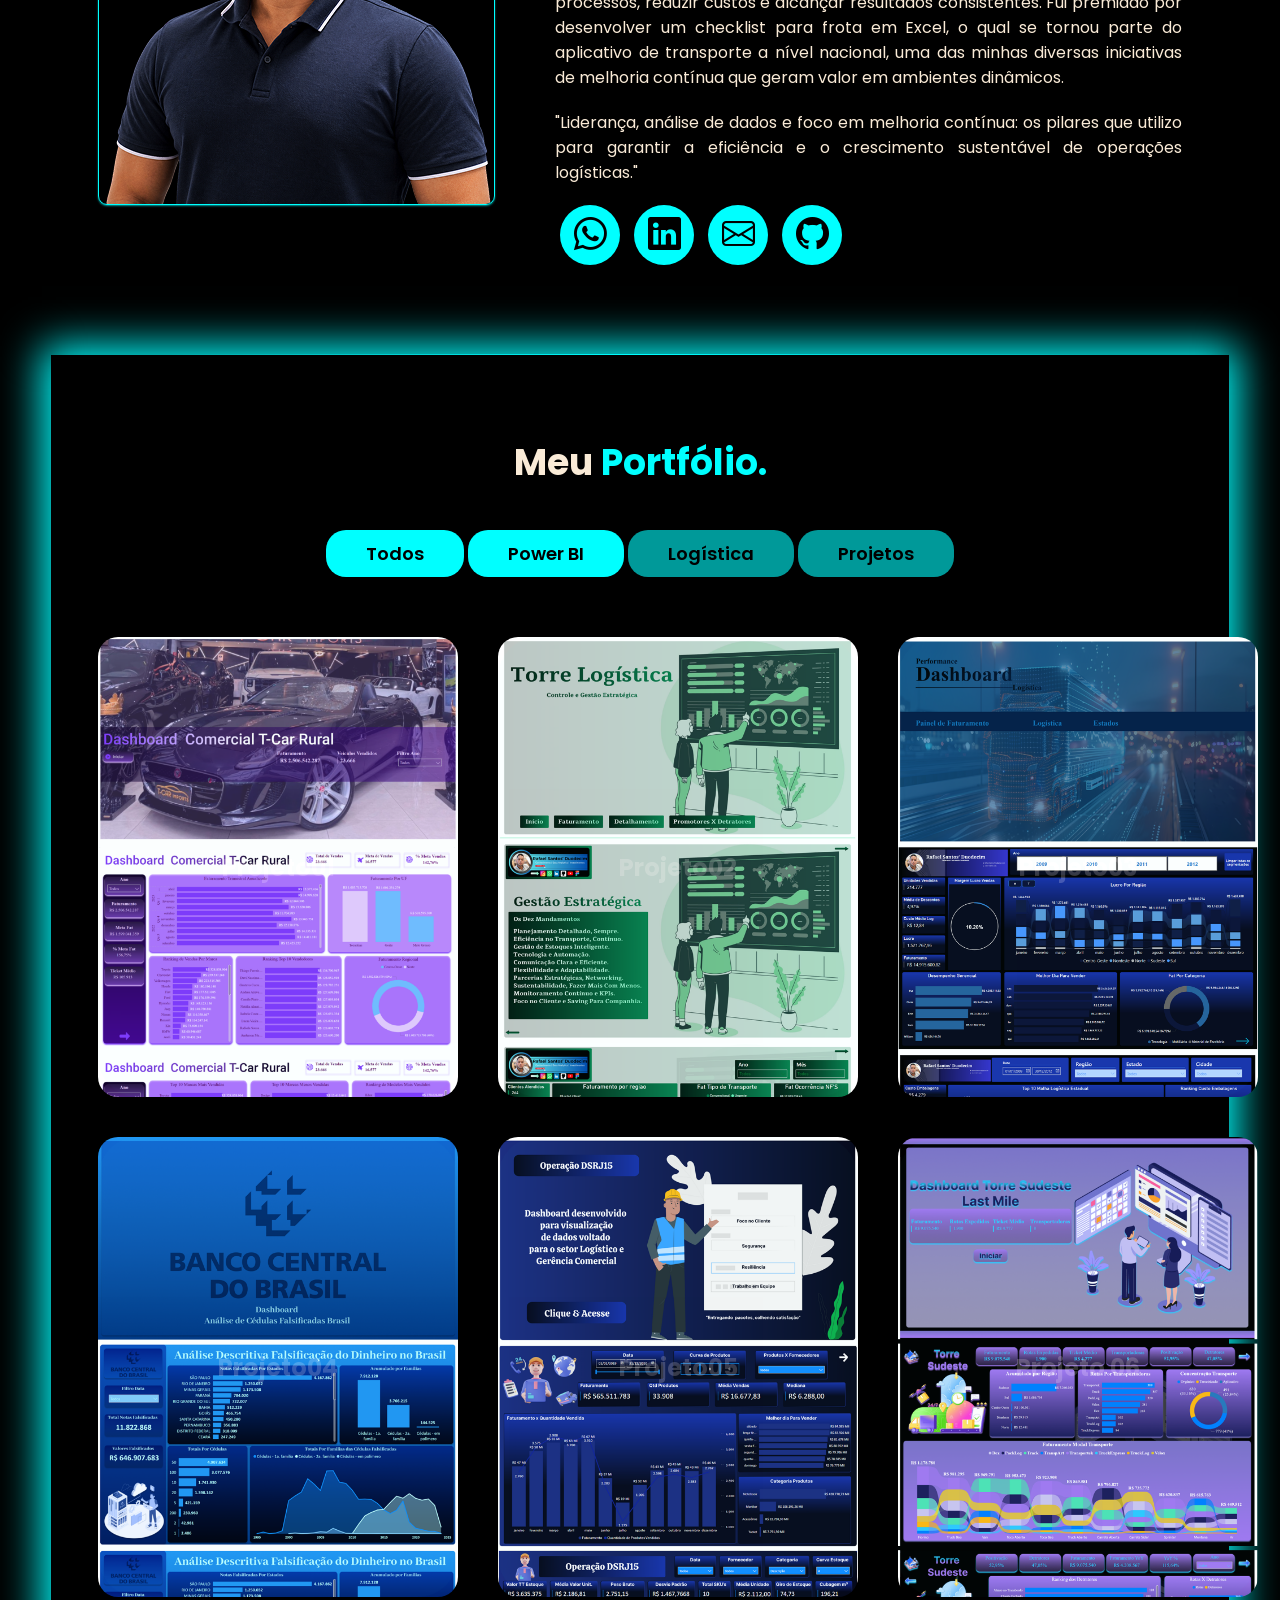
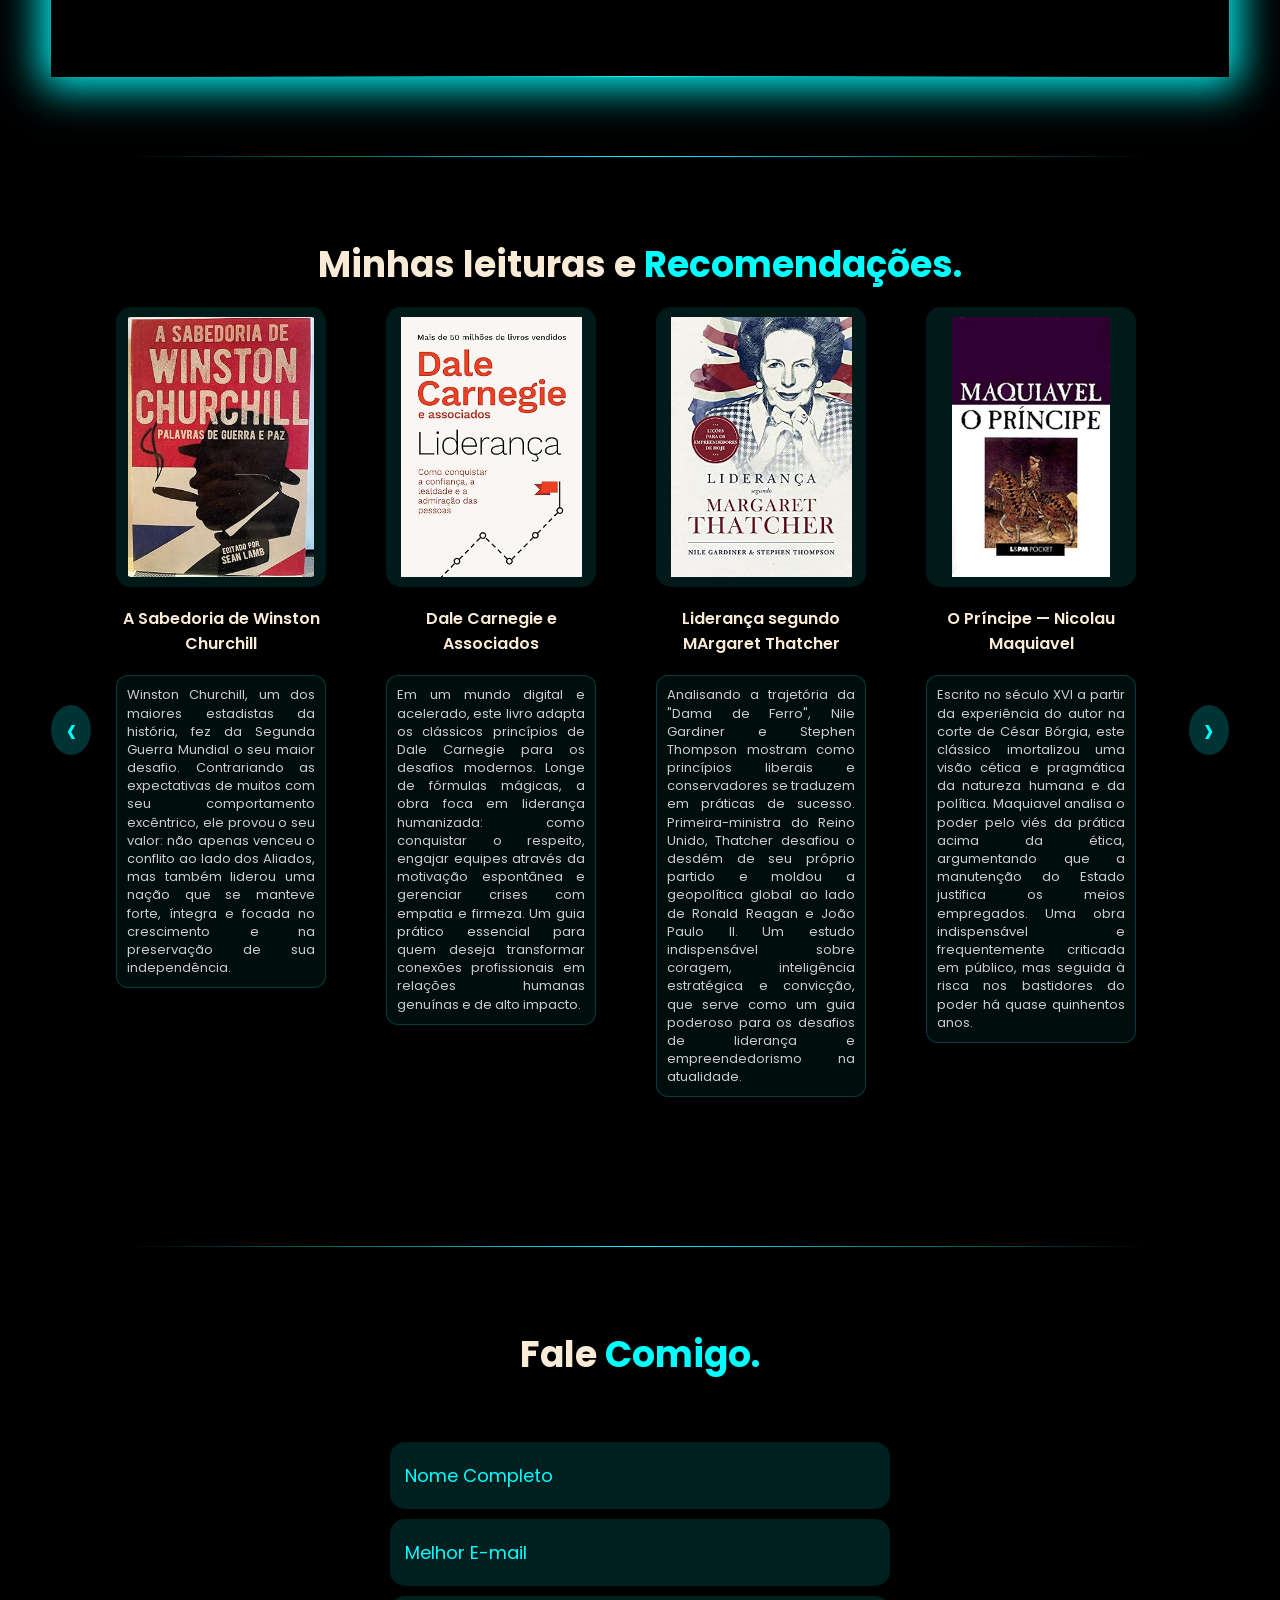
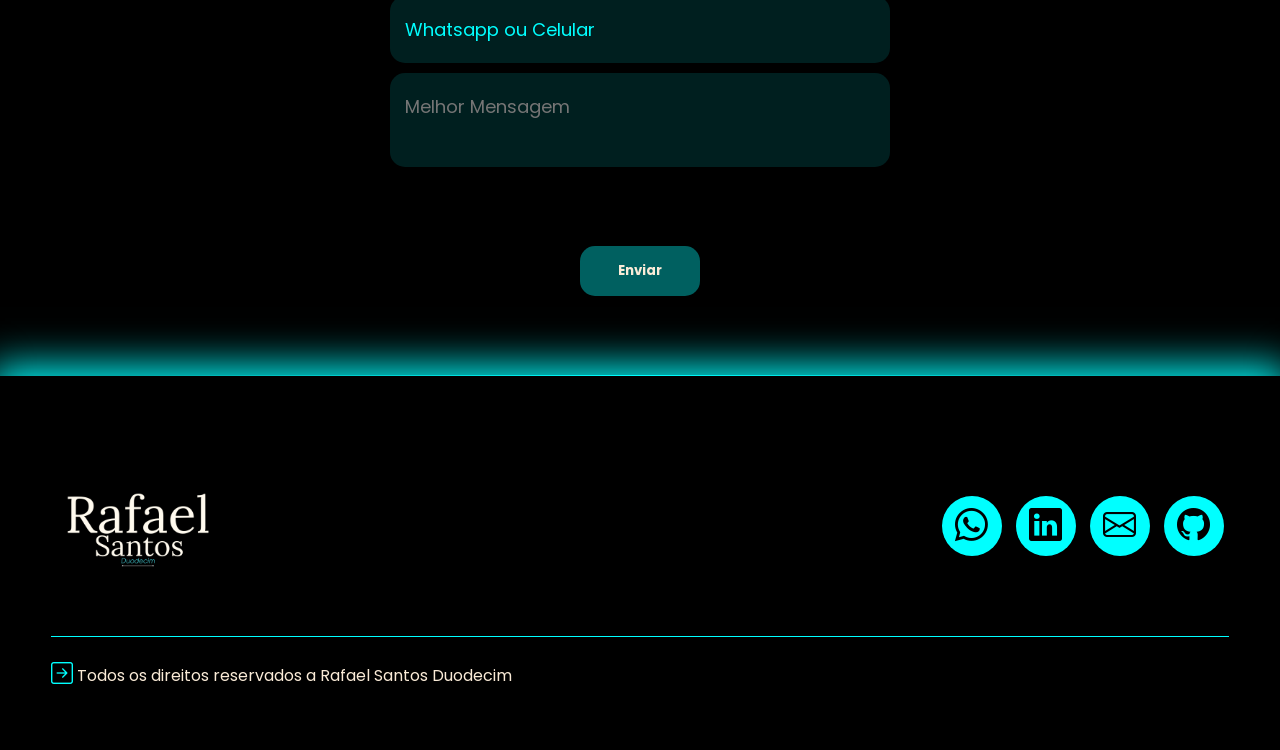
==== commit 37518425: "Estou atualizando as fotos de perfil e desativando botões sem função" ====
--- a/index.html
+++ b/index.html
@@ -14,7 +14,11 @@
     <link rel="stylesheet" href="https://cdn.jsdelivr.net/npm/bootstrap-icons@1.13.1/font/bootstrap-icons.min.css">
     <!--Fim Bootstrap Icons-->
 
-    <!  -- Logo do navegaddor Five Icons -- >
+    <!-- Parte ddois do boostrap -->
+    <link rel="stylesheet" href="https://cdn.jsdelivr.net/npm/bootstrap-icons@1.11.3/font/bootstrap-icons.min.css">
+    
+
+    <!--Logo do navegaddor Five Icons-->
     <link rel="shortcut icon" href="imagens/duodecim.ico" type="imagenlogonav">
     <!--Fim da logo Icons-->
     
@@ -37,15 +41,16 @@
 
             <!--Botões do Navegador-->
             <!--Navegação por ancoragem-->
-            <nav class="menu-desktop">
+            <nav>
                 <ul>
                     <li><a href="#portfolio">Portfólio</a></li> 
                     <li><a href="#leituras">Minhas Leituras</a></li>
-                    <li><a href="#">Cursos</a></li>
-                    <li><a href="#">Refutações </a></li>
-                    <li><a href="#">Artigos </a></li>
-                    <li><a href="#">Versos Literários</a></li>
-                     
+                    
+                    <!-- Links com Tooltip -->
+                    <li><a href="javascript:void(0)" class="link-disabled" data-tooltip="Em breve">Cursos</a></li>
+                    <li><a href="javascript:void(0)" class="link-disabled" data-tooltip="Em breve">Refutações</a></li>
+                    <li><a href="javascript:void(0)" class="link-disabled" data-tooltip="Em breve">Artigos</a></li>
+                    <li><a href="javascript:void(0)" class="link-disabled" data-tooltip="Em breve">Versos Literários</a></li>
                 </ul>
             </nav>         
 
@@ -104,7 +109,7 @@
                     </div><!--topo-do-site-->
 
                     <div class="img-topo-do-site">
-                         <img src="imagens/rafael.png" alt="pessoa.png"> 
+                         <img src="imagens/Foto de Perfil_Atlzda.jpg" alt="pessoa.png"> 
                     </div><!--img-topo-do-site-->
                 </div><!--flex-->         
             </div><!--interface-->           
@@ -154,7 +159,7 @@
             <div class="card-impacto">
                 <i class="bi bi-award-fill"></i>
                 <h3>99,5%</h3>
-                <p>97% para 99, 5% de SLA Operacional</p>
+                <p>97% para 99, % de SLA Operacional</p>
             </div>
 
             <div class="card-impacto">
@@ -172,8 +177,6 @@
         </div>
 
     </div>
-
-
 
 
 <!-- ================= ESPECIALIDADES ================= -->
@@ -391,7 +394,8 @@
                         </h3>
                         <p>Experiência em liderança e análise de operações logísticas, com atuação em Armazém, First Mile, Last Mile, Sort Center, Service Center 
                             e Transportes. Gestão de equipes, terceiros e motoristas, com foco em indicadores, melhoria contínua e alta performance. 
-                            Resultados alcançados: Geração de Saving em mais de 30k mês, redução de horas extras, redução de banco de horas, +23% de produtividade, SLA elevado de 98% para 99% e 15% de redução nas falhas de processamento.
+                            Resultados alcançados: Geração de Saving em mais de 30k mês, redução de horas extras, redução de banco de horas, +23% de produtividade, 
+                            SLA elevado de 98% para 99% e 15% de redução nas falhas de processamento.
                         </p>
                     </div><!--especialidades-box-->
                     
@@ -452,7 +456,7 @@
             <div class="interface">
                 <div class="flex">
                     <div class="img-sobre">
-                        <img src="imagens/perfil sobre.png" alt = "foto.png">
+                        <img src="imagens/Frame 1 (2).png" alt = "foto.png">
                     </div><!--img-sobre-->
 
                     <div class="txt-sobre">
@@ -488,8 +492,8 @@
                 <div class="filtros">  <!--Botões-->
                 <button onclick="filtrar('todos')">Todos</button>
                 <button onclick="filtrar('bi')">Power BI</button>
-                <button onclick="filtrar('logistica')">Logística</button>
-                <button onclick="filtrar('projetos')">Projetos</button>
+                <button class="link-disabled" data-tooltip="Em breve">Logística</button>
+                <button class="link-disabled" data-tooltip="Em breve">Projetos</button>
                 </div>
                 <div class="flex">
                    <!-- Aqui é o primeiro projeto -->
@@ -663,27 +667,43 @@
         </section><!--formulario-->
     </main>
     
-    <footer>
-        <div class="interface">
-            <div class="line-footer">
-                <div class="flex">
-                    <div class="logo-footer">
-                        <img src="imagens/logoblaack.png" alt="logotipo">
-                    </div><!--logo-footer-->
-                    <div class="btn-social">
-                        <a href="#"><button><i class="bi bi-whatsapp"></i></button></a>
-                        <a href="#"><button><i class="bi bi-linkedin"></i></button></a>
-                        <a href="#"><button><i class="bi bi-envelope"></i></button></a>
-                        <a href="#"><button><i class="bi bi-github"></i></button></a>
-                    </div><!--btn-social-->
-                </div><!--flex-->                
-            </div><!--line-footer-->
-            <div class="line-footer borda">
-                <p><i class="bi bi-arrow-right-square"></i> <a href="https://wa.me/5521972371368"> Todos os direitos reservados a Rafael Santos</a> </p>
-                
-            </div><!--line-footer-->
-        </div><!--interface-->
-    </footer>
+<footer id="contato">
+    <div class="interface">
+        <div class="line-footer">
+            <div class="flex">
+                <div class="logo-footer">
+                    <img src="imagens/logoblaack.png" alt="logotipo">
+                </div><!--logo-footer-->
+
+                <div class="btn-social">
+                    <!-- WhatsApp -->
+                    <a href="https://wa.me/5521972371368?text=Olá,%20Rafael!%20Vim%20pelo%20seu%20site." target="_blank">
+                        <button><i class="bi bi-whatsapp"></i></button>
+                    </a>
+
+                    <!-- LinkedIn -->
+                    <a href="https://www.linkedin.com/in/rafael-santos-009607122/" target="_blank">
+                        <button><i class="bi bi-linkedin"></i></button>
+                    </a>
+
+                    <!-- E-mail -->
+                    <a href="mailto:rafael.santos.fina@gmail.com?subject=Contato%20via%20Portfolio">
+                        <button><i class="bi bi-envelope"></i></button>
+                    </a>
+
+                    <!-- GitHub -->
+                    <a href="https://github.com/RafaelDuodecim" target="_blank">
+                        <button><i class="bi bi-github"></i></button>
+                    </a>
+                </div><!--btn-social-->
+            </div><!--flex-->                
+        </div><!--line-footer-->
+
+        <div class="line-footer borda">
+            <p><i class="bi bi-arrow-right-square"></i> <a href="javascript:void(0)">Todos os direitos reservados a Rafael Santos Duodecim</a></p>
+        </div><!--line-footer-->
+    </div><!--interface-->
+</footer>
 
     <script src="script.js"></script>
 
--- a/style.css
+++ b/style.css
@@ -20,6 +20,8 @@
 a {
     text-decoration: none;
 }
+
+
 
 /* =========================================================
    2. CLASSES UTILITÁRIAS E REUTILIZÁVEIS
@@ -434,6 +436,23 @@
     font-size: 33px;
     cursor: pointer;
     margin: 0 5px;
+}
+
+.sobre .img-sobre img {
+    /* Define a borda sólida ao redor da foto */
+    border: 1px solid aqua;
+    border-radius: 9px;; /*Define o arredondadamento das bordas*/
+    
+    /* Efeito de luz (glow) expandido principalmente para baixo (eixo Y = 15px) */
+    box-shadow: 0px 1px 2px rgba(0, 255, 255, 0.6);
+    
+    /* Transição suave caso queira adicionar efeito no hover */
+    transition: 0.3s ease-in-out;
+}
+
+/* Opcional: Aumenta o brilho quando o usuário passar o mouse por cima */
+.sobre .img-sobre img:hover {
+    box-shadow: 0px 2px 15px rgba(0, 255, 255, 0.9);
 }
 
 /* =========================================================
@@ -926,4 +945,41 @@
         opacity: 0;
         transition: 0.5s;
     }
+}
+
+
+/*Trabalhando no navegador da página*/
+
+
+/* Estilo base para os links desativados */
+.link-disabled {
+    position: relative;
+    cursor: not-allowed;
+    opacity: 0.6;
+}
+
+/* Criando o balão do Tooltip */
+.link-disabled::after {
+    content: attr(data-tooltip);
+    position: absolute;
+    bottom: -30px; /* Posição abaixo do texto */
+    left: 50%;
+    transform: translateX(-50%);
+    background-color: #111; /* Cor de fundo do balão */
+    color: #fff; /* Cor do texto */
+    padding: 4px 8px;
+    font-size: 11px;
+    border-radius: 4px;
+    white-space: nowrap;
+    opacity: 0;
+    visibility: hidden;
+    transition: opacity 0.2s ease, visibility 0.2s ease;
+    pointer-events: none;
+    z-index: 10;
+}
+
+/* Mostra o Tooltip no hover */
+.link-disabled:hover::after {
+    opacity: 1;
+    visibility: visible;
 }
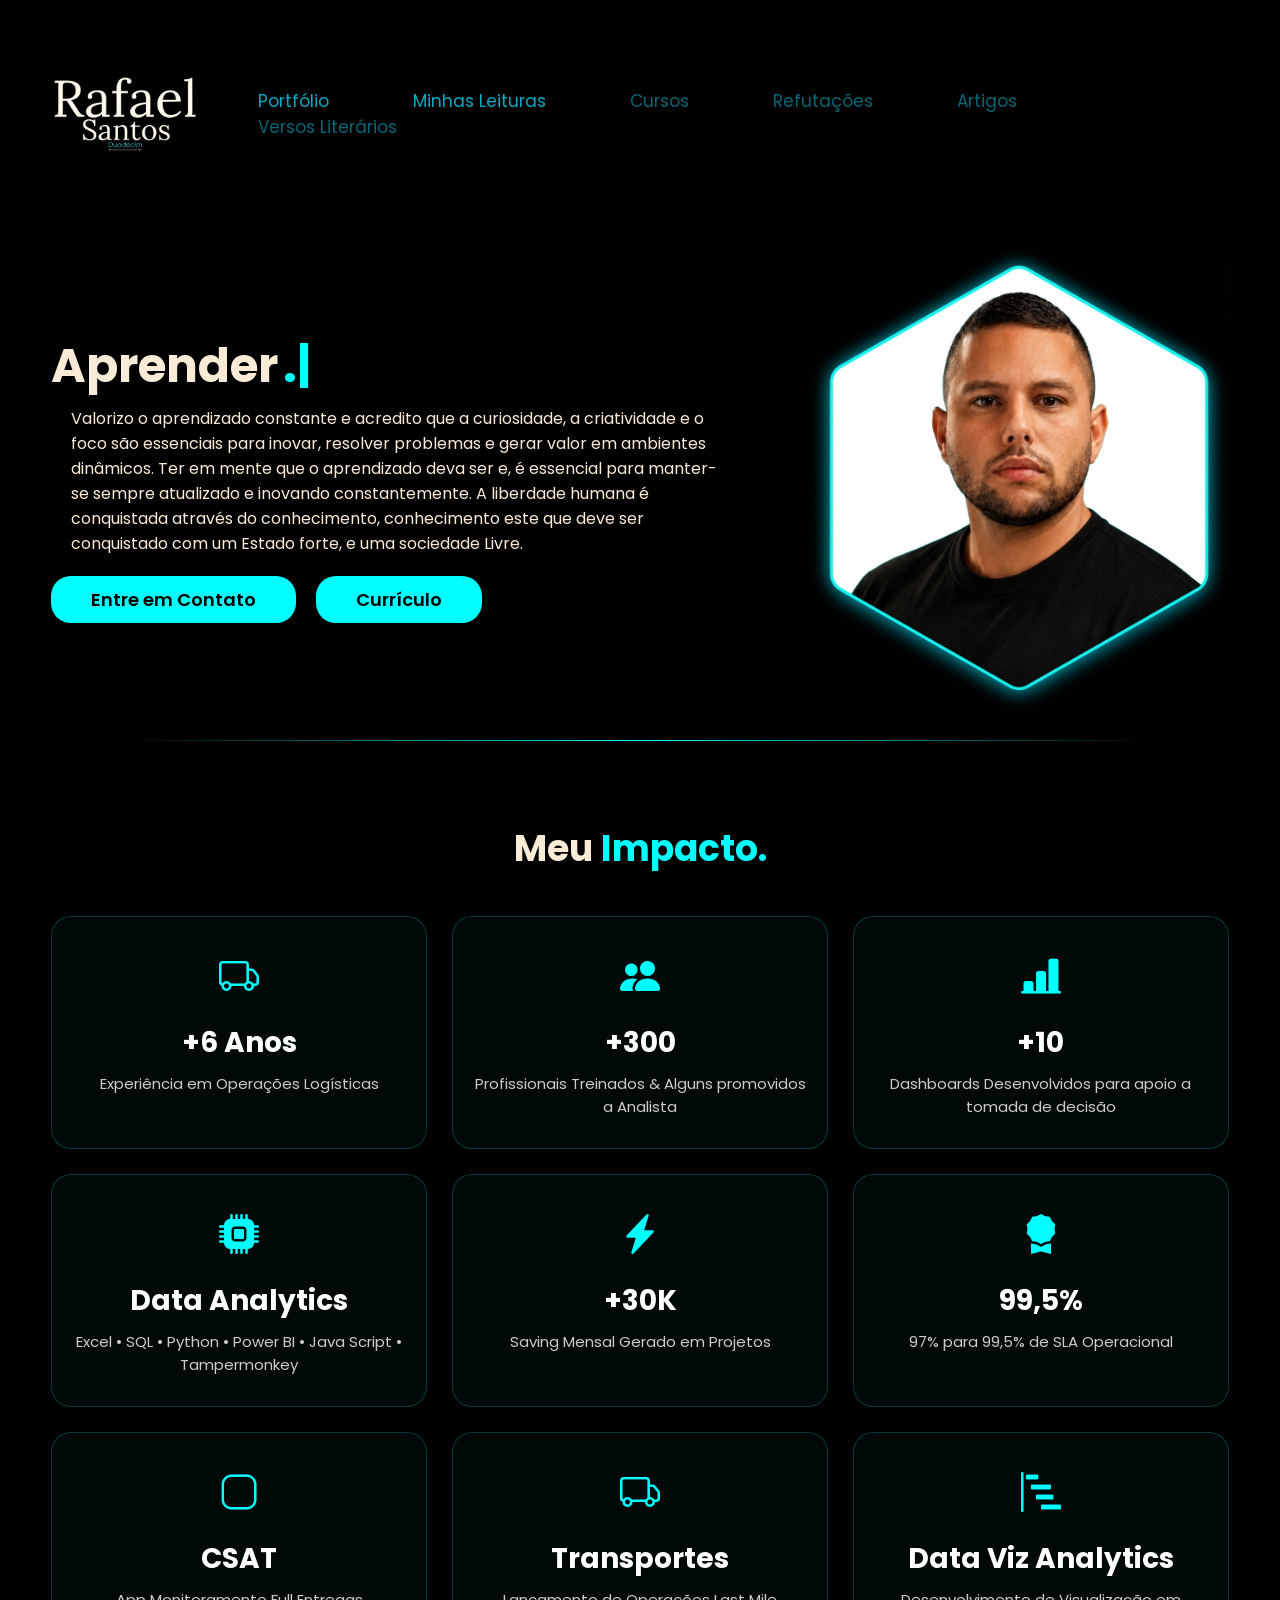
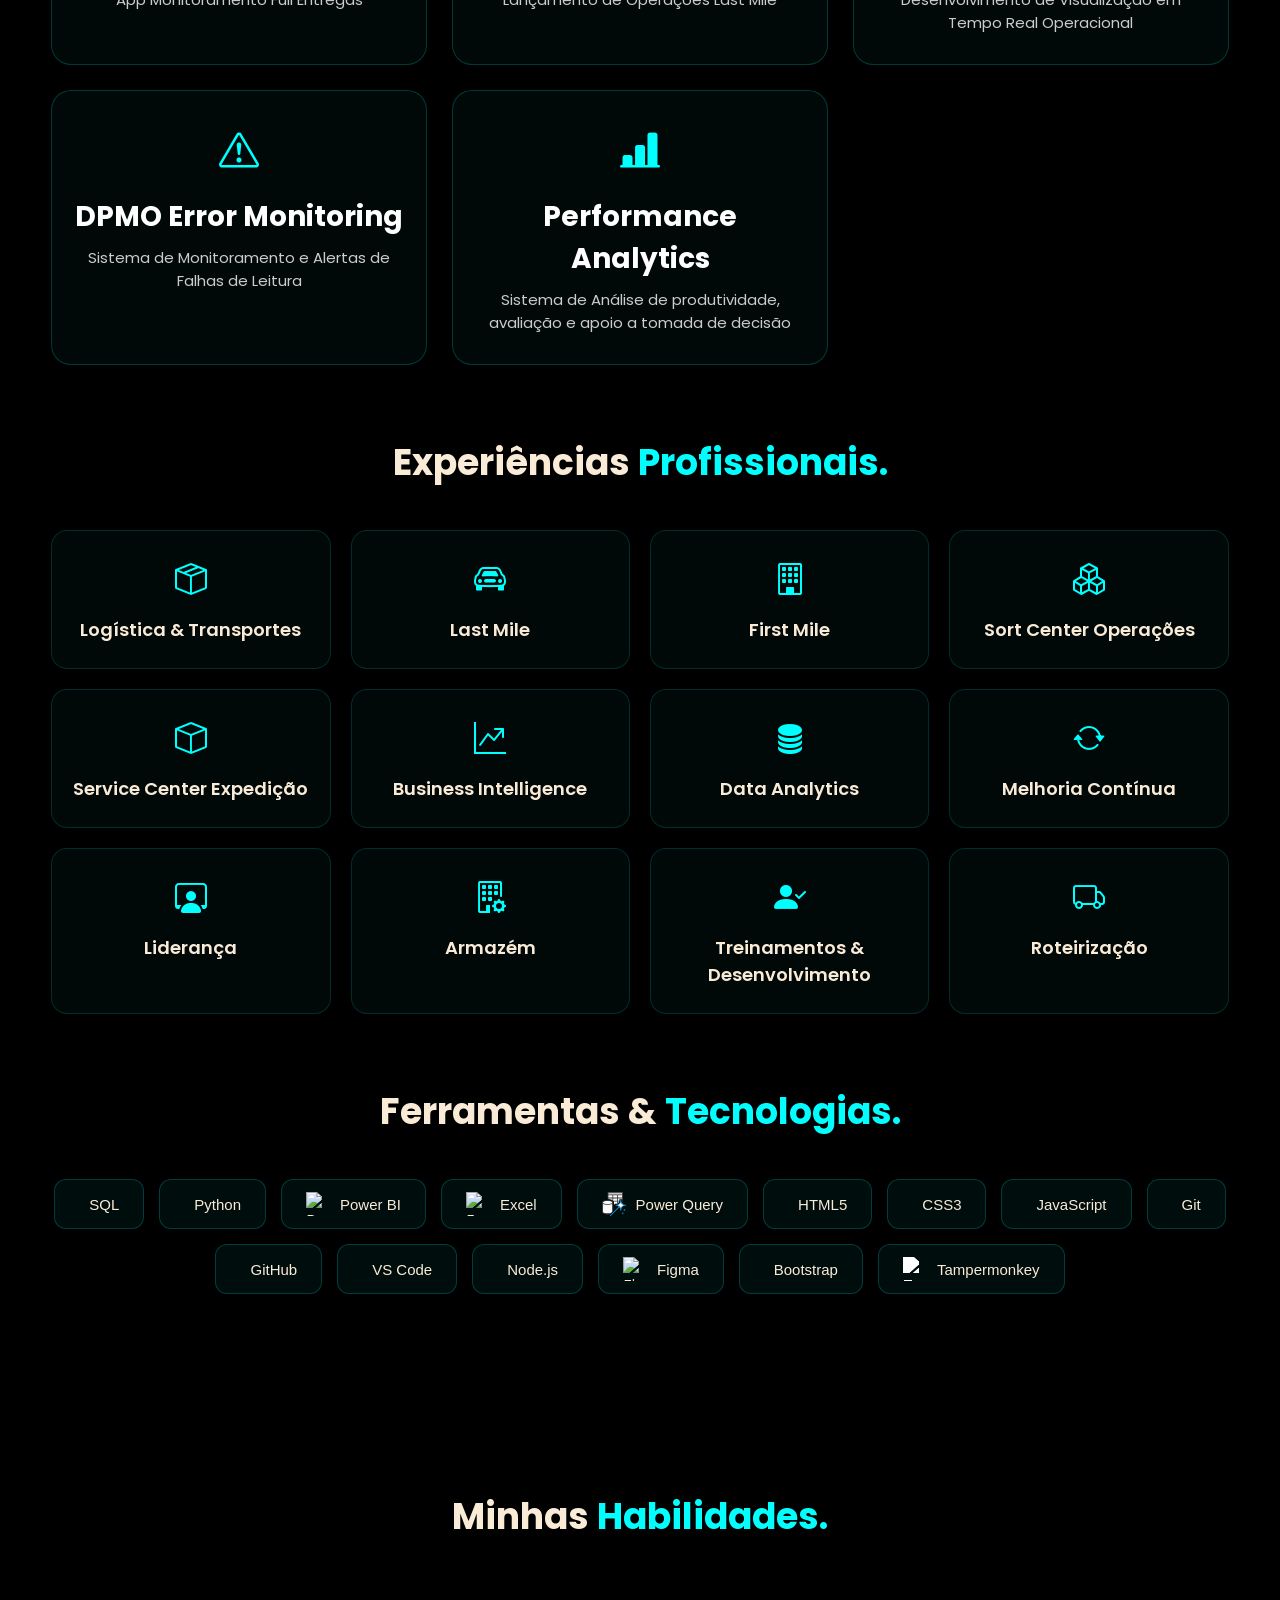
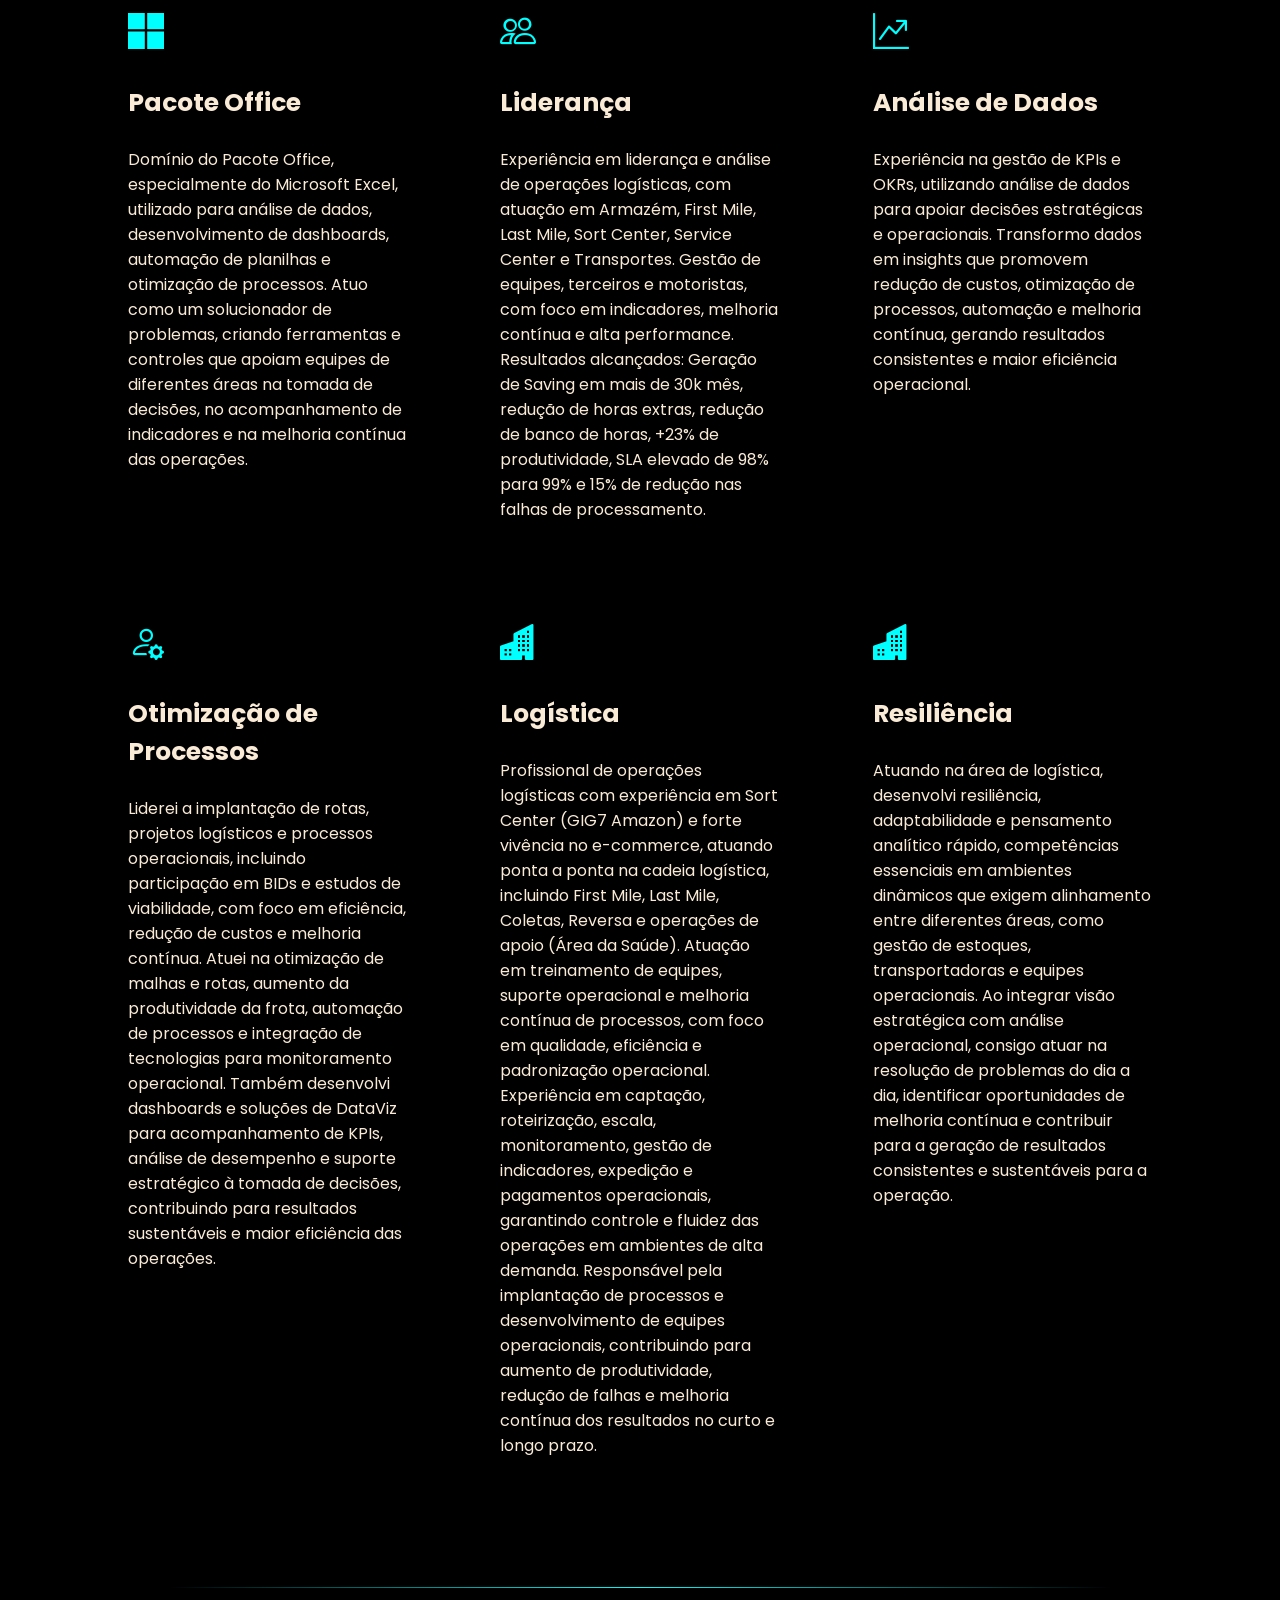
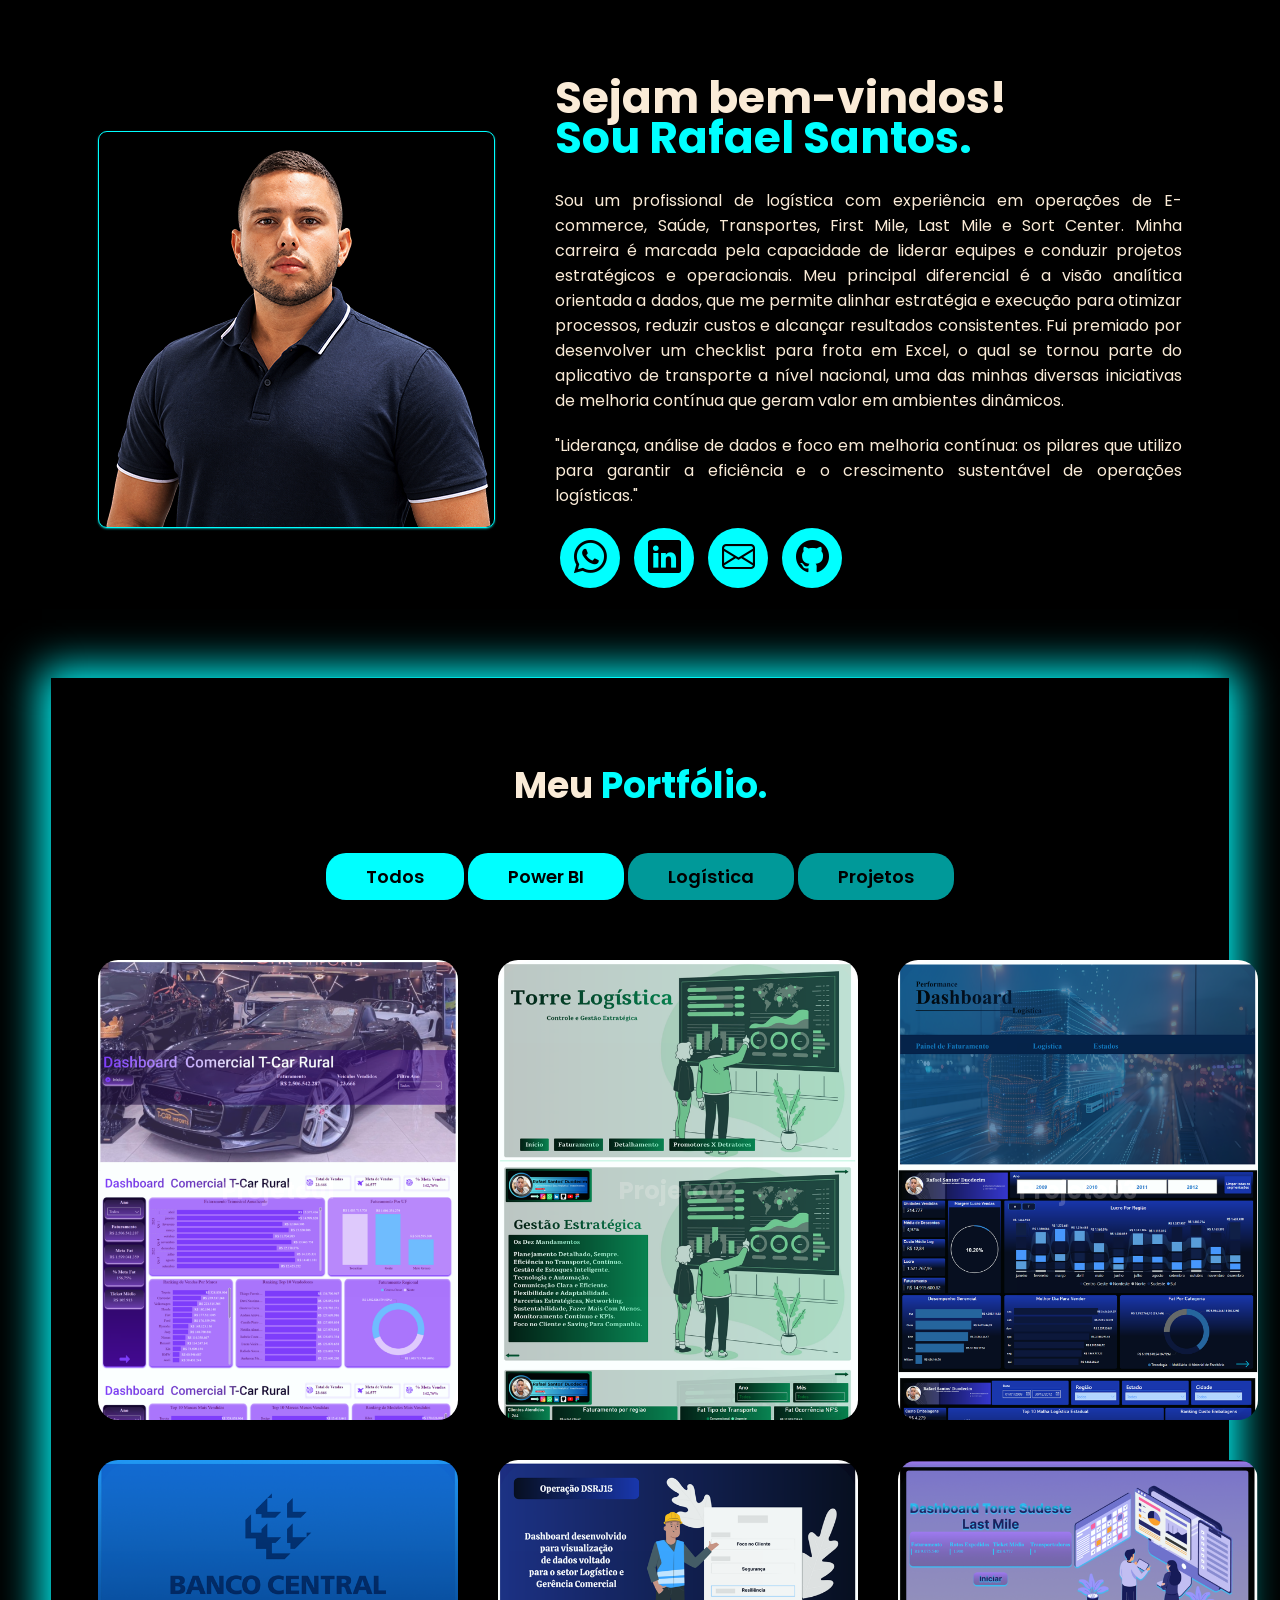
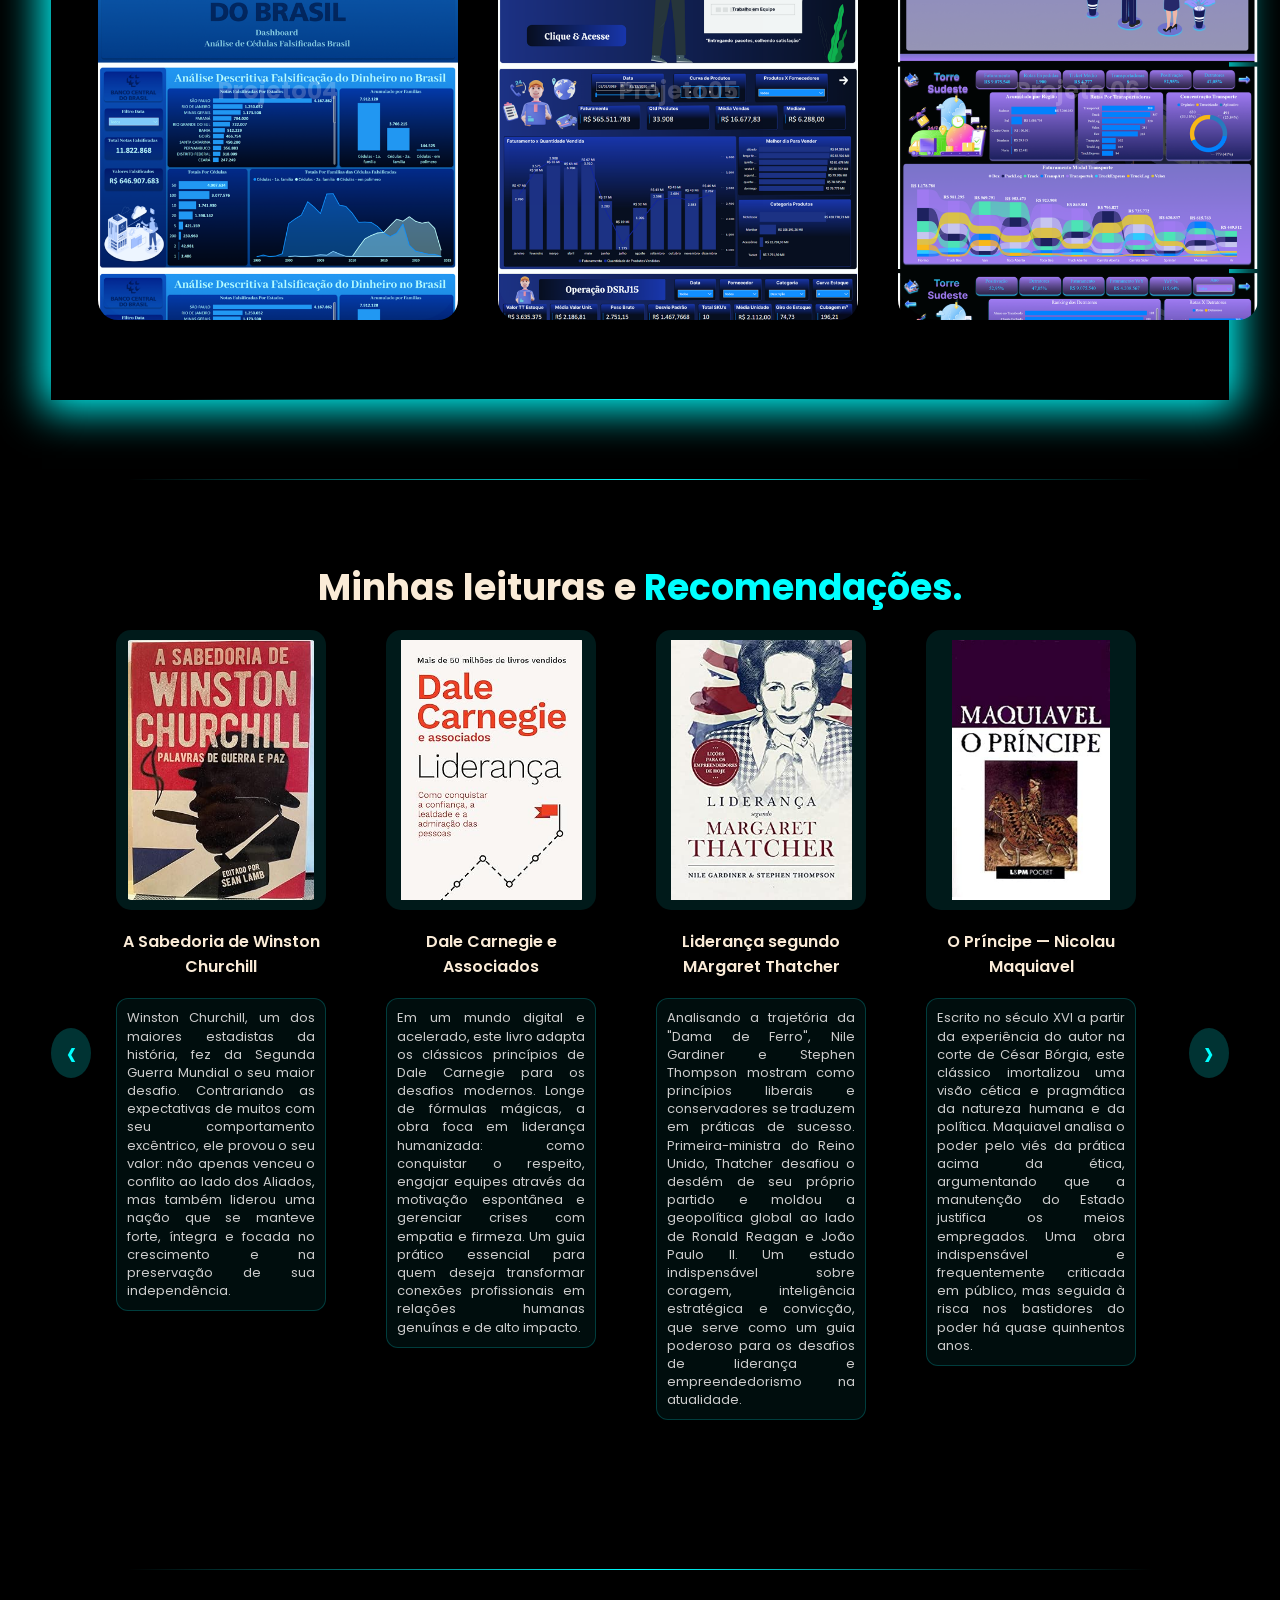
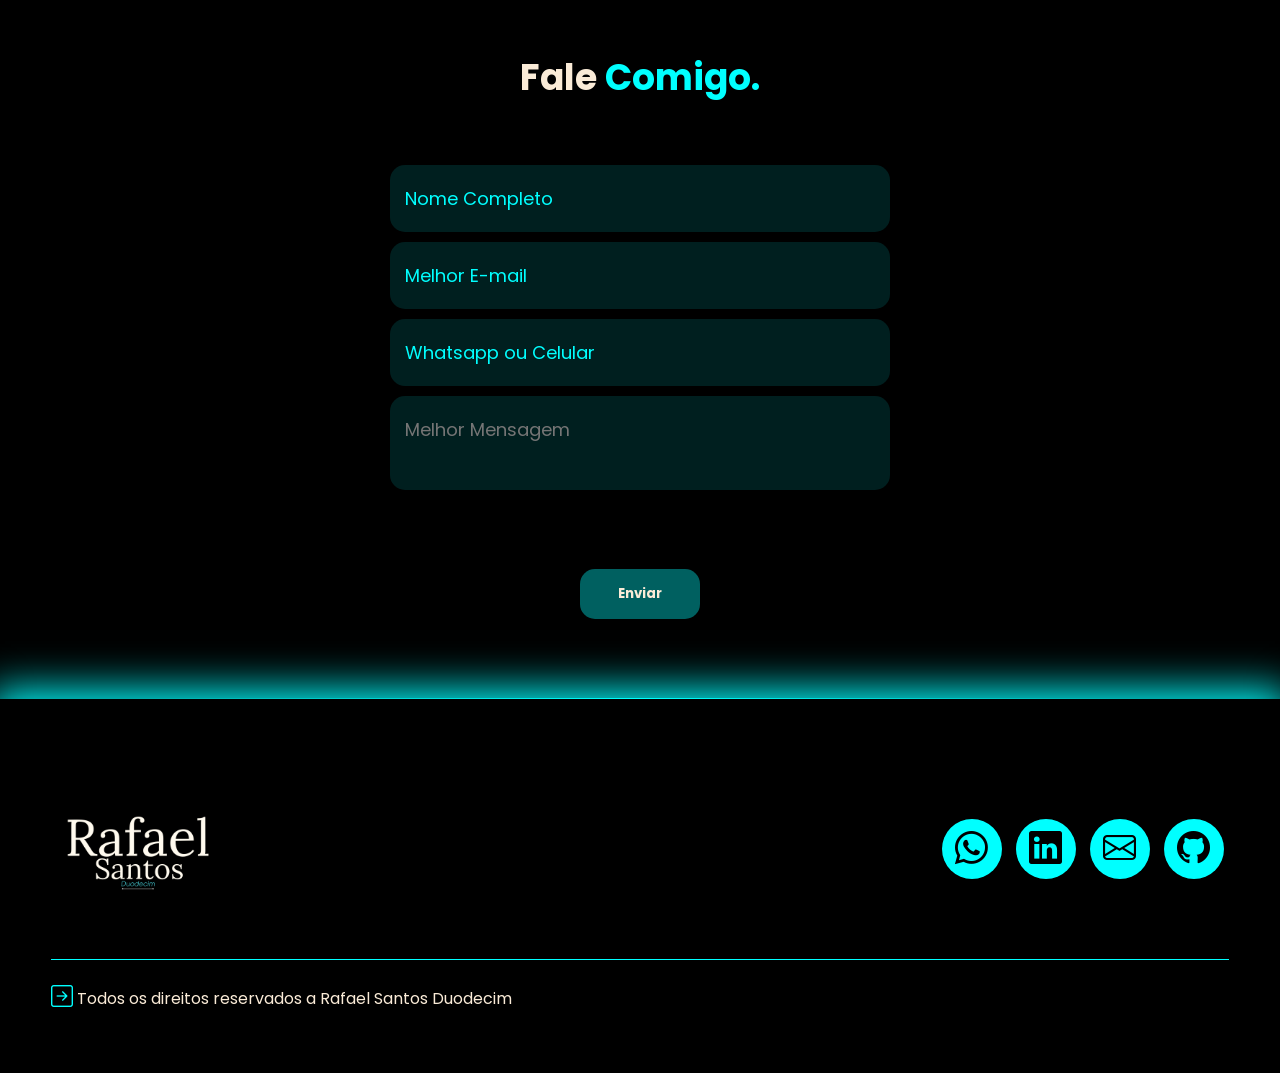
==== commit e6e6f470: "Atualizando meu impact nas operações" ====
--- a/index.html
+++ b/index.html
@@ -141,7 +141,7 @@
             <div class="card-impacto">
                 <i class="bi bi-bar-chart-line-fill"></i>
                 <h3>+10</h3>
-                <p>Dashboards Desenvolvidos</p>
+                <p>Dashboards Desenvolvidos para apoio a tomada de decisão</p>
             </div>
 
             <div class="card-impacto">
@@ -159,7 +159,7 @@
             <div class="card-impacto">
                 <i class="bi bi-award-fill"></i>
                 <h3>99,5%</h3>
-                <p>97% para 99, % de SLA Operacional</p>
+                <p>97% para 99,5% de SLA Operacional</p>
             </div>
 
             <div class="card-impacto">
@@ -172,6 +172,24 @@
                 <i class="bi bi-truck"></i>
                 <h3>Transportes</h3>
                 <p>Lançamento de Operações Last Mile</p>
+            </div>
+
+            <div class="card-impacto">
+                <i class="bi bi-bar-chart-steps"></i>
+                <h3>Data Viz Analytics</h3>
+                <p>Desenvolvimento de Visualização em Tempo Real Operacional</p>
+            </div>
+
+            <div class="card-impacto">
+                <i class="bi bi-exclamation-triangle"></i>
+                <h3>DPMO Error Monitoring </h3>
+                <p>Sistema de Monitoramento e Alertas de Falhas de Leitura</p>
+            </div>
+
+            <div class="card-impacto">
+                <i class="bi bi-bar-chart-line-fill"></i>
+                <h3>Performance Analytics  </h3>
+                <p>Sistema de Análise de produtividade, avaliação e apoio a tomada de decisão</p>
             </div>
 
         </div>
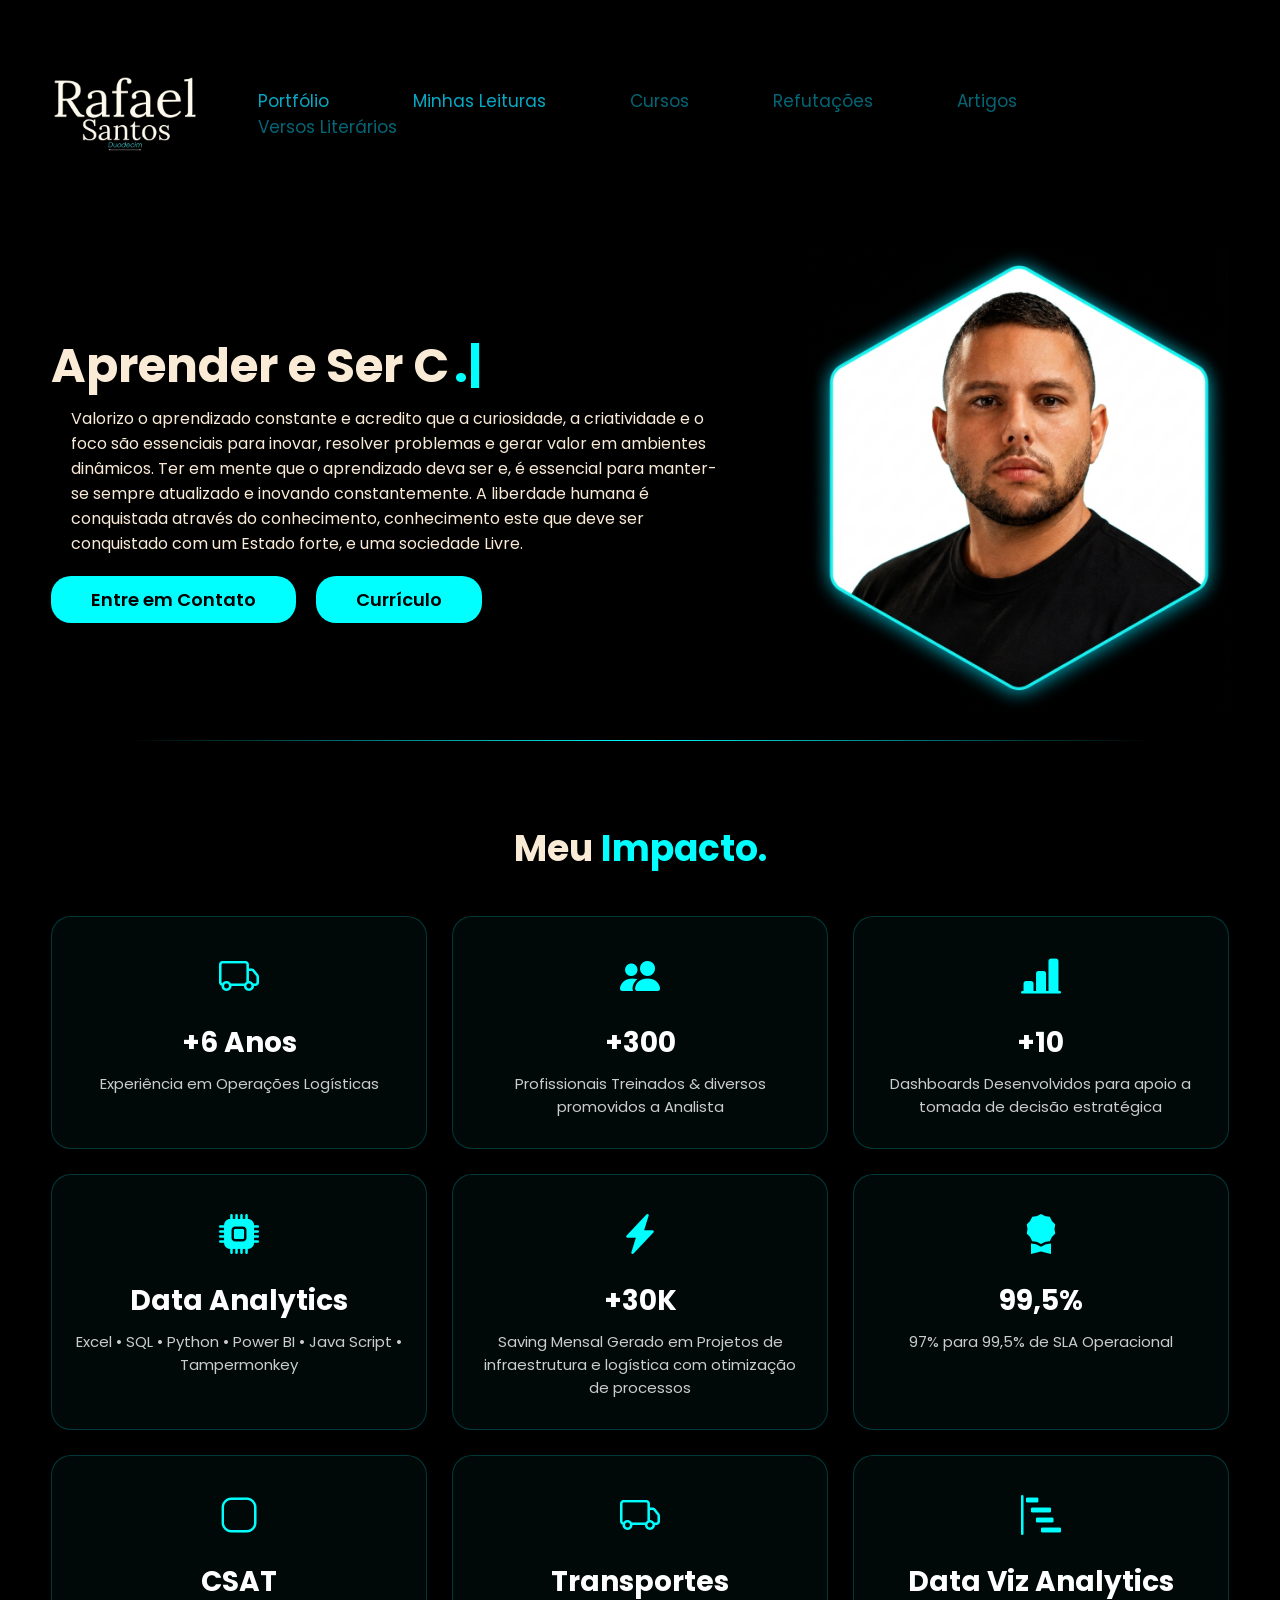
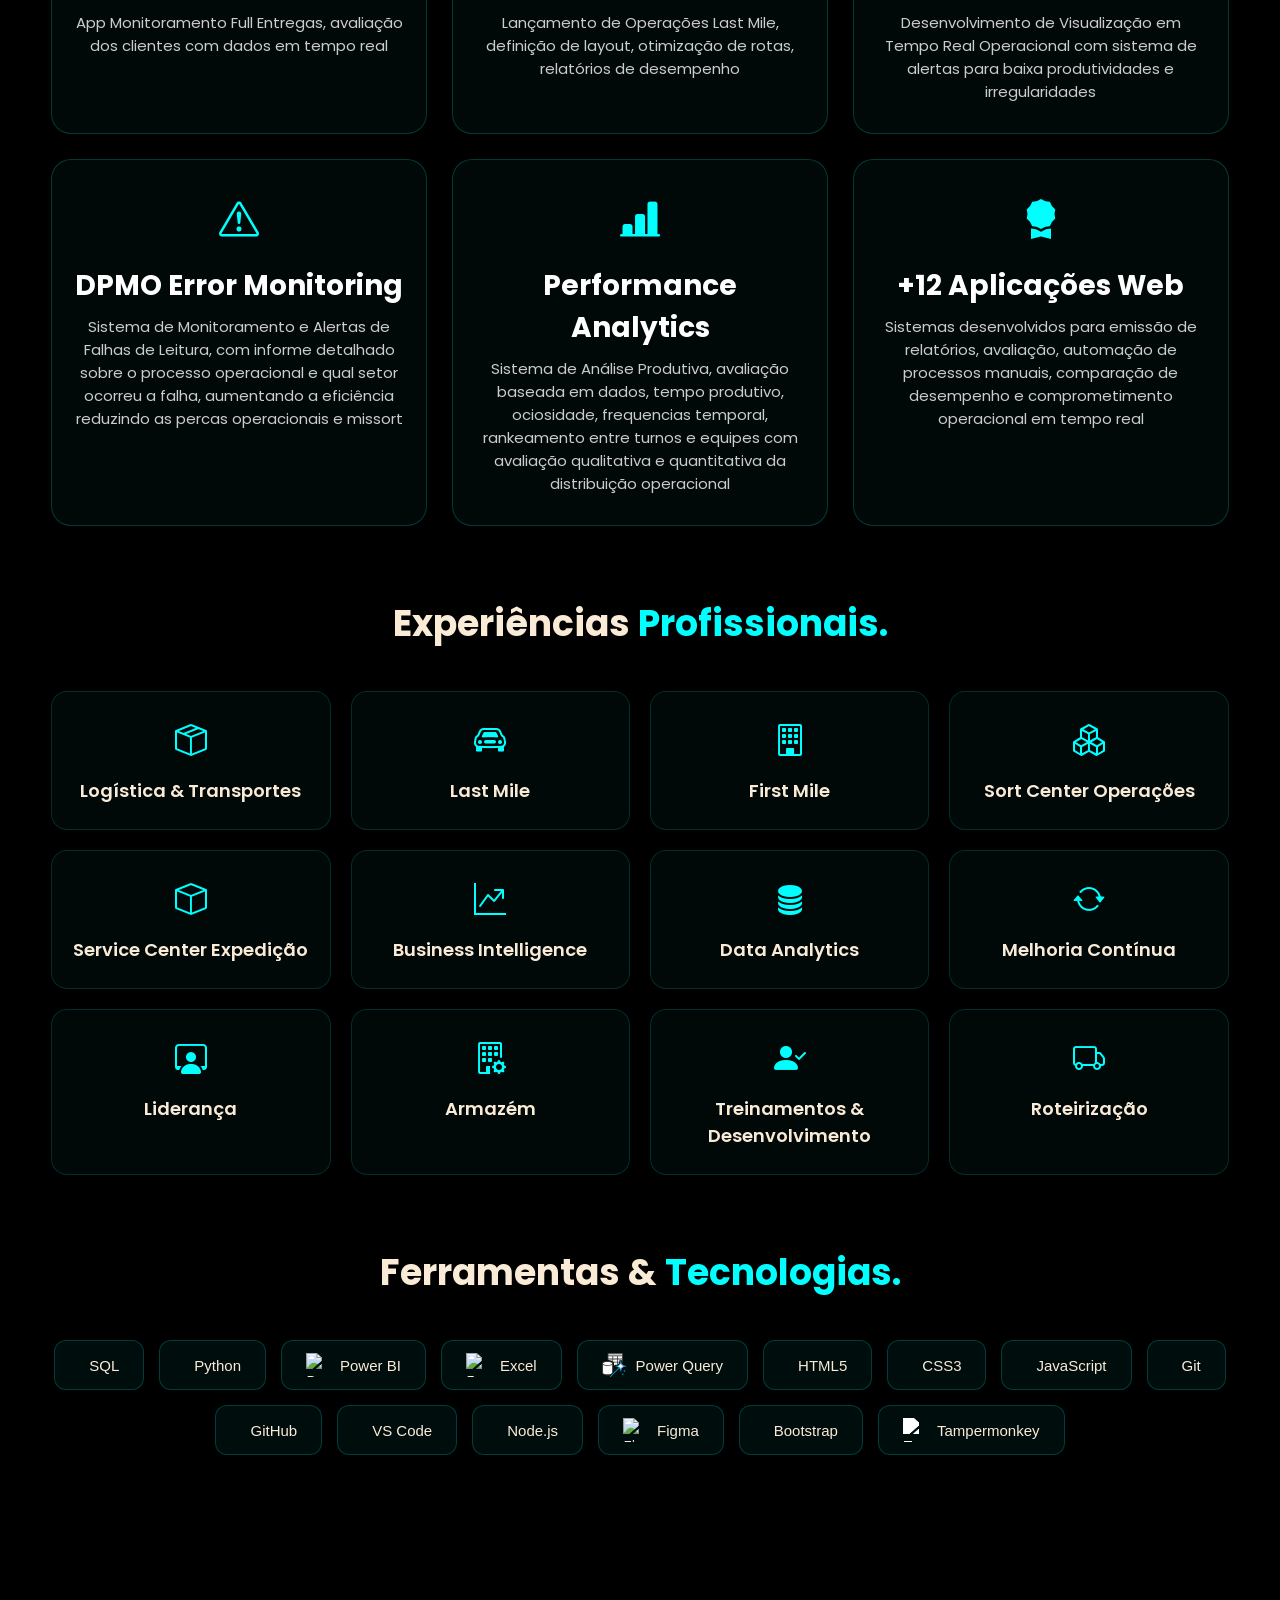
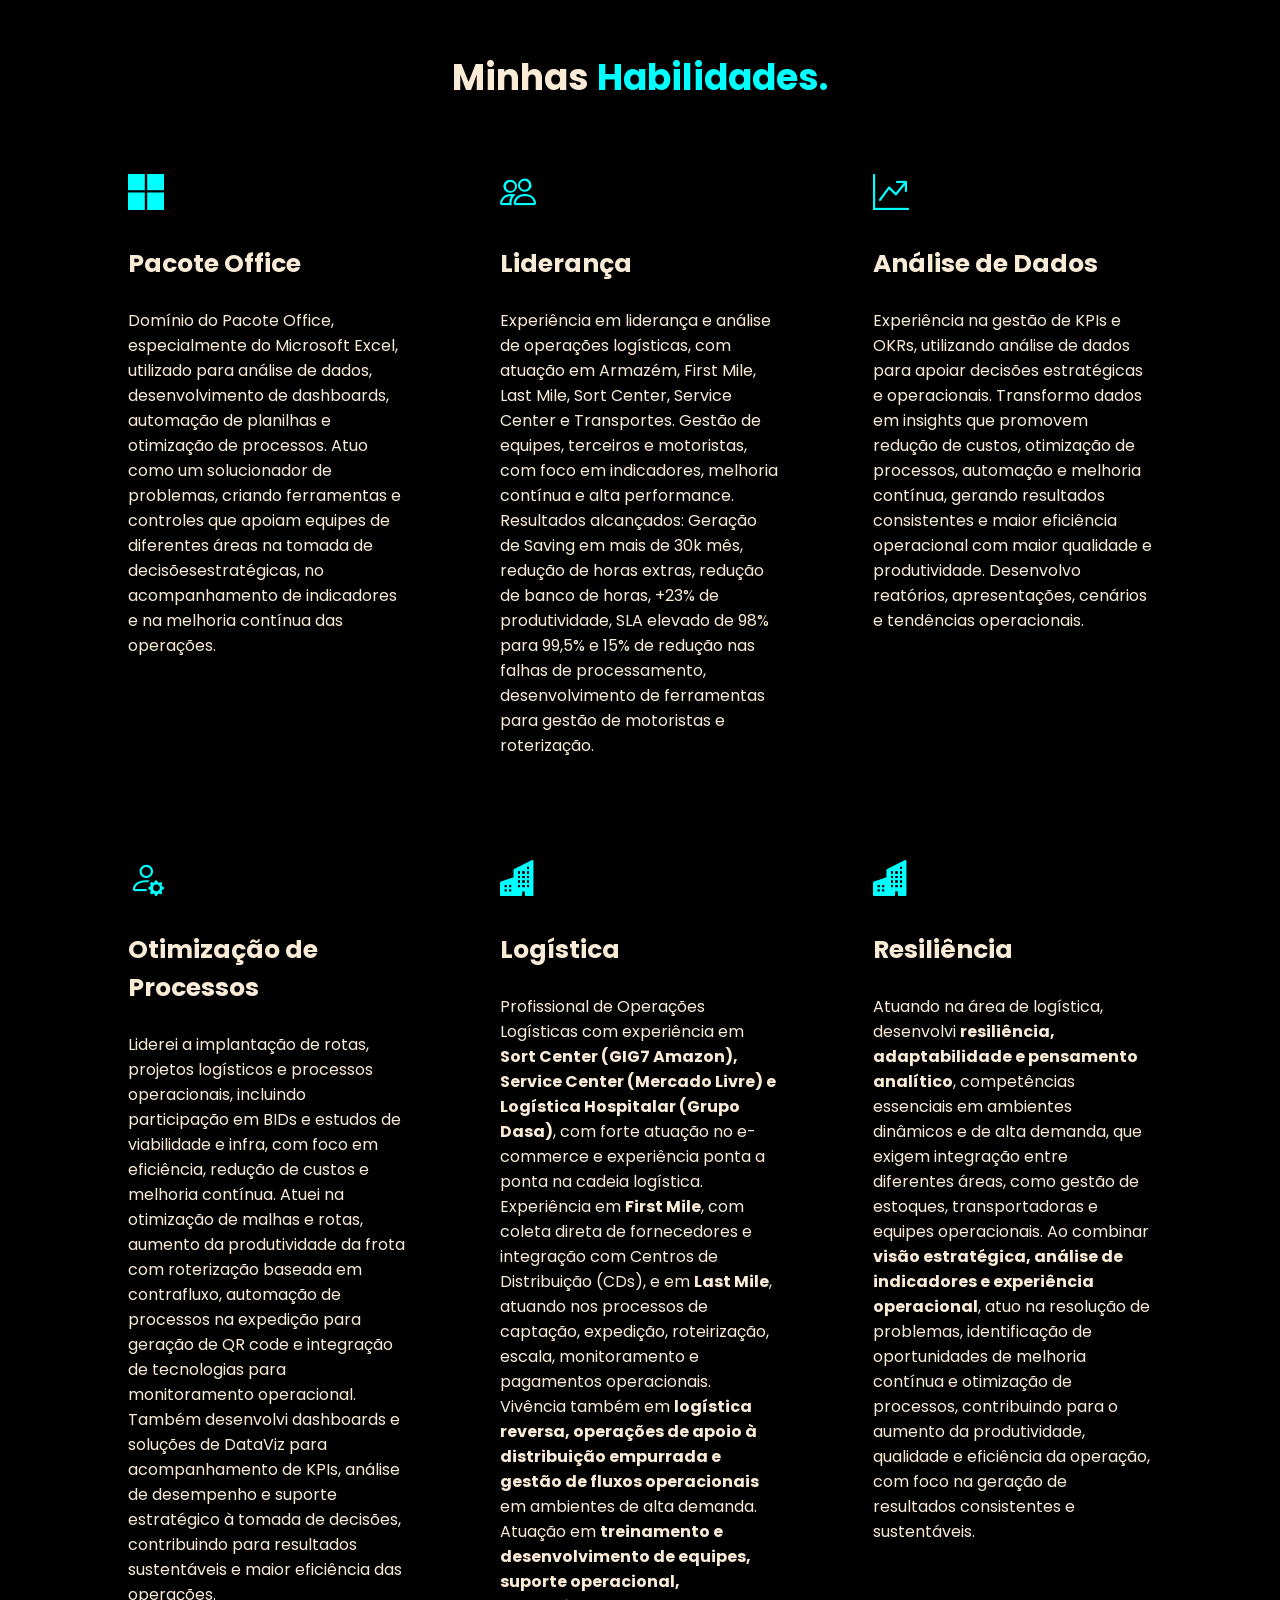
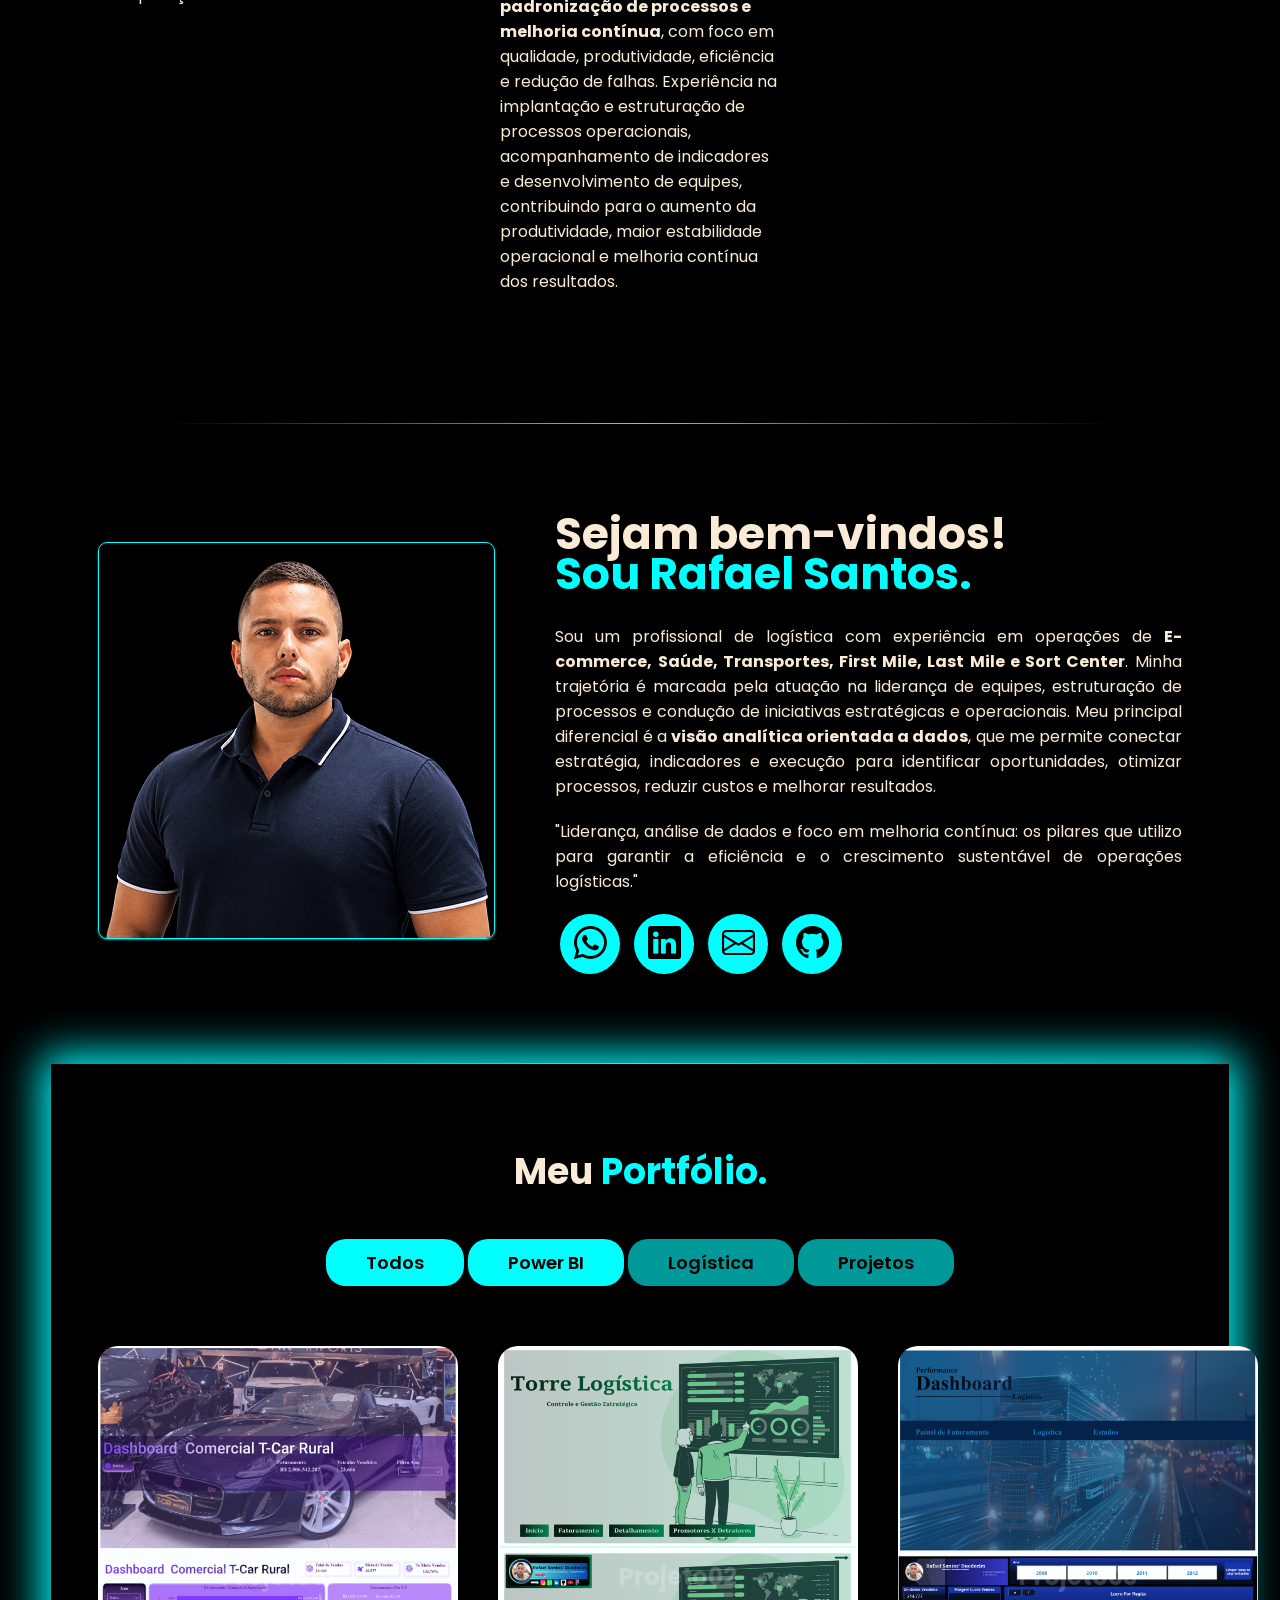
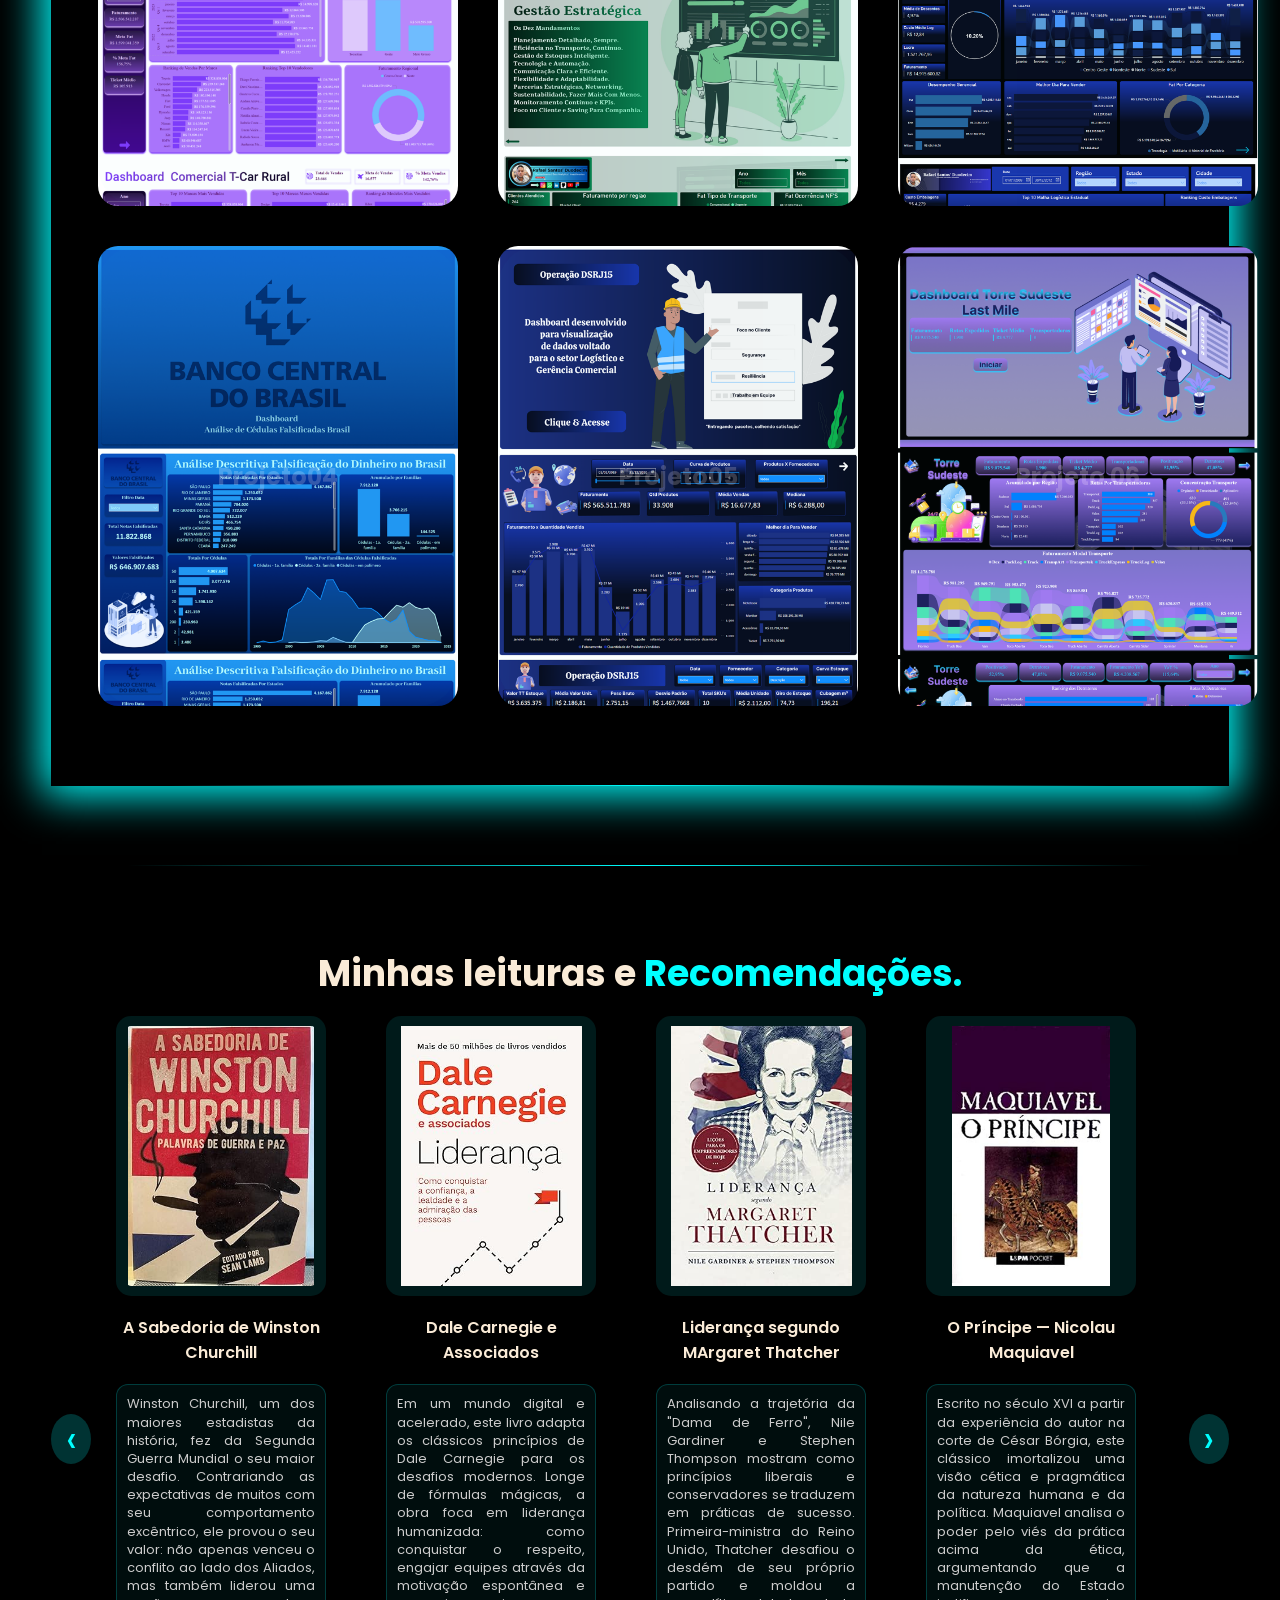
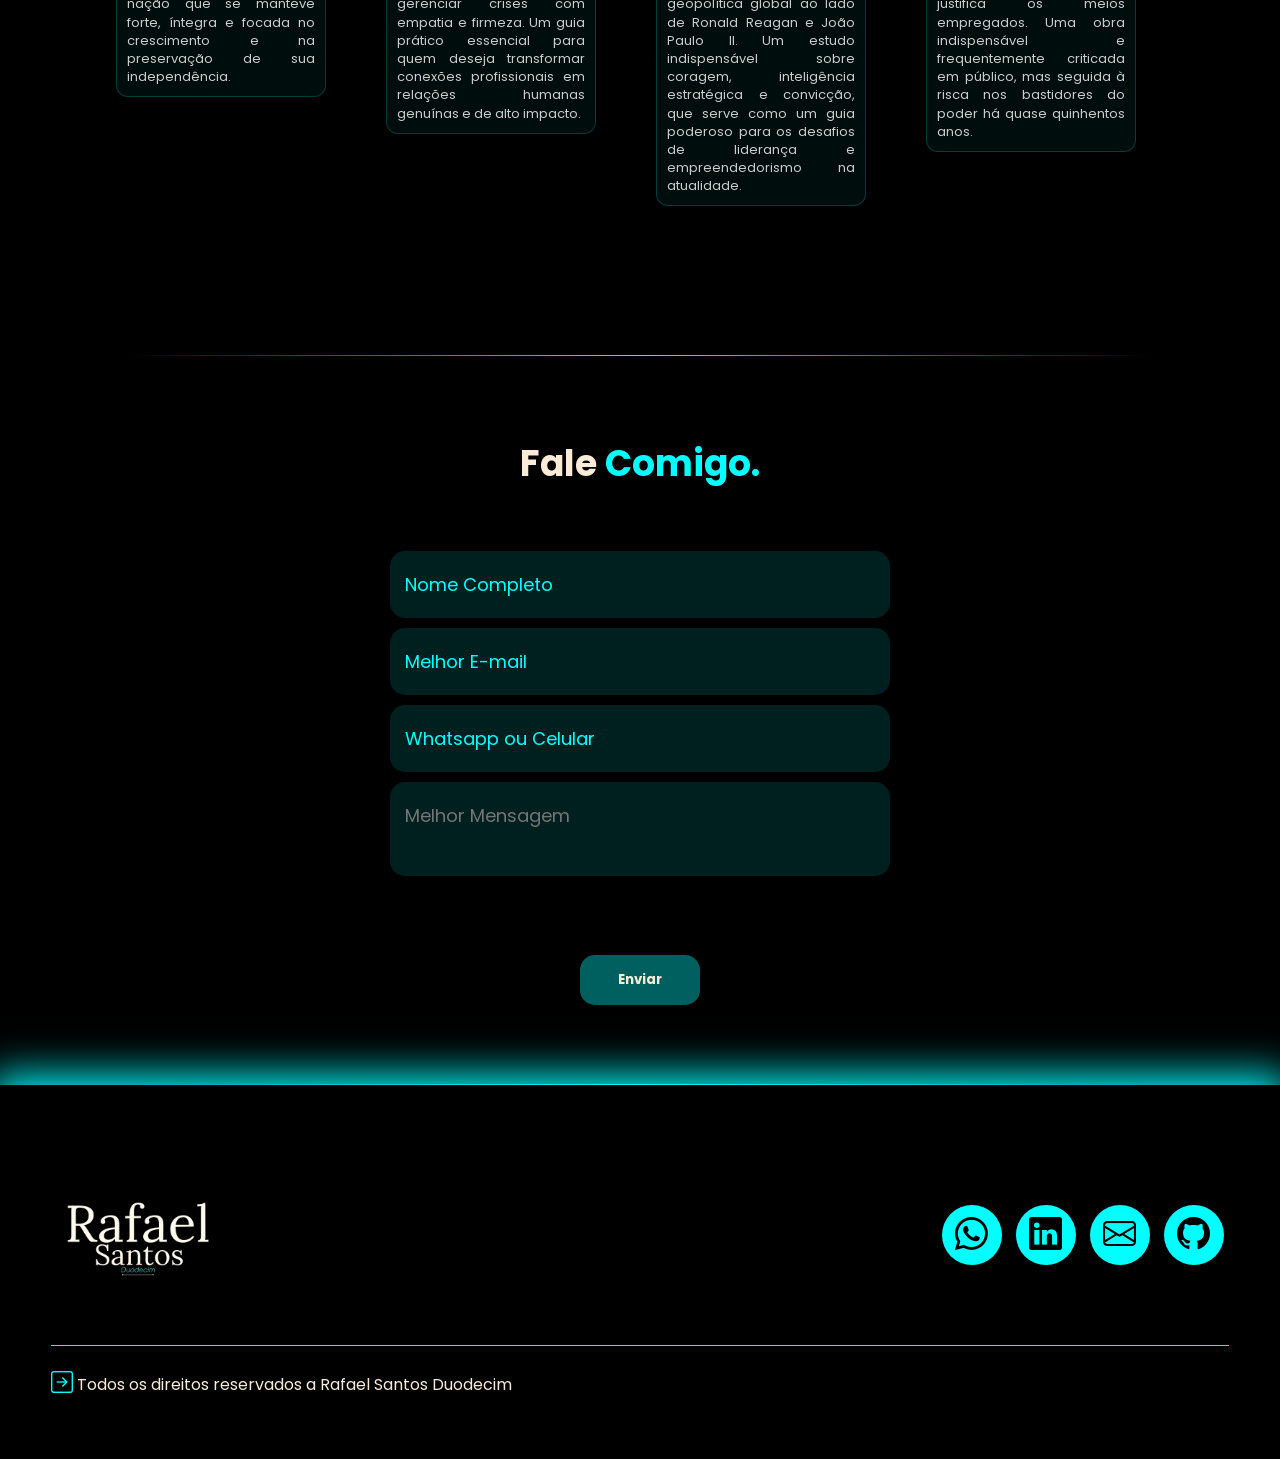
==== commit af8d144e: "Atualiza resumo profissional" ====
--- a/index.html
+++ b/index.html
@@ -135,13 +135,13 @@
             <div class="card-impacto">
                 <i class="bi bi-people-fill"></i>
                 <h3>+300</h3>
-                <p>Profissionais Treinados & Alguns promovidos a Analista</p>
+                <p>Profissionais Treinados & diversos promovidos a Analista</p>
             </div>
 
             <div class="card-impacto">
                 <i class="bi bi-bar-chart-line-fill"></i>
                 <h3>+10</h3>
-                <p>Dashboards Desenvolvidos para apoio a tomada de decisão</p>
+                <p>Dashboards Desenvolvidos para apoio a tomada de decisão estratégica</p>
             </div>
 
             <div class="card-impacto">
@@ -153,7 +153,7 @@
             <div class="card-impacto">
                 <i class="bi bi-lightning-charge-fill"></i>
                 <h3>+30K</h3>
-                <p>Saving Mensal Gerado em Projetos</p>
+                <p>Saving Mensal Gerado em Projetos de infraestrutura e logística com otimização de processos</p>
             </div>
 
             <div class="card-impacto">
@@ -165,33 +165,38 @@
             <div class="card-impacto">
                 <i class="bi bi-app"></i>
                 <h3>CSAT</h3>
-                <p>App Monitoramento Full Entregas</p>
+                <p>App Monitoramento Full Entregas, avaliação dos clientes com dados em tempo real</p>
             </div>
 
             <div class="card-impacto">
                 <i class="bi bi-truck"></i>
                 <h3>Transportes</h3>
-                <p>Lançamento de Operações Last Mile</p>
+                <p>Lançamento de Operações Last Mile, definição de layout, otimização de rotas, relatórios de desempenho</p>
             </div>
 
             <div class="card-impacto">
                 <i class="bi bi-bar-chart-steps"></i>
                 <h3>Data Viz Analytics</h3>
-                <p>Desenvolvimento de Visualização em Tempo Real Operacional</p>
+                <p>Desenvolvimento de Visualização em Tempo Real Operacional com sistema de alertas para baixa produtividades e irregularidades</p>
             </div>
 
             <div class="card-impacto">
                 <i class="bi bi-exclamation-triangle"></i>
                 <h3>DPMO Error Monitoring </h3>
-                <p>Sistema de Monitoramento e Alertas de Falhas de Leitura</p>
-            </div>
-
+                <p>Sistema de Monitoramento e Alertas de Falhas de Leitura, com informe detalhado sobre o processo operacional e qual setor ocorreu a falha, aumentando a eficiência reduzindo as percas operacionais e missort</p>
+            </div>
+          
             <div class="card-impacto">
                 <i class="bi bi-bar-chart-line-fill"></i>
                 <h3>Performance Analytics  </h3>
-                <p>Sistema de Análise de produtividade, avaliação e apoio a tomada de decisão</p>
-            </div>
-
+                <p>Sistema de Análise Produtiva, avaliação baseada em dados, tempo produtivo, ociosidade, frequencias temporal, rankeamento entre turnos e equipes com avaliação qualitativa e quantitativa da distribuição operacional</p>
+            </div>
+            
+            <div class="card-impacto">
+                <i class="bi bi-award-fill"></i>
+                <h3> +12 Aplicações Web</h3>
+                <p>Sistemas desenvolvidos para emissão de relatórios, avaliação, automação de processos manuais, comparação de desempenho e comprometimento operacional em tempo real</p>
+            </div>
         </div>
 
     </div>
@@ -400,7 +405,7 @@
                         
                         <p>Domínio do Pacote Office, especialmente do Microsoft Excel, utilizado para análise de dados, desenvolvimento de dashboards, 
                             automação de planilhas e otimização de processos. Atuo como um solucionador de problemas, criando ferramentas e controles 
-                            que apoiam equipes de diferentes áreas na tomada de decisões, no acompanhamento de indicadores e na melhoria contínua das operações.
+                            que apoiam equipes de diferentes áreas na tomada de decisõesestratégicas, no acompanhamento de indicadores e na melhoria contínua das operações.
                         </p>
                     </div><!--especialidades-box-->
                     
@@ -413,7 +418,7 @@
                         <p>Experiência em liderança e análise de operações logísticas, com atuação em Armazém, First Mile, Last Mile, Sort Center, Service Center 
                             e Transportes. Gestão de equipes, terceiros e motoristas, com foco em indicadores, melhoria contínua e alta performance. 
                             Resultados alcançados: Geração de Saving em mais de 30k mês, redução de horas extras, redução de banco de horas, +23% de produtividade, 
-                            SLA elevado de 98% para 99% e 15% de redução nas falhas de processamento.
+                            SLA elevado de 98% para 99,5% e 15% de redução nas falhas de processamento, desenvolvimento de ferramentas para gestão de motoristas e roterização.
                         </p>
                     </div><!--especialidades-box-->
                     
@@ -424,7 +429,8 @@
                         
                         <p>Experiência na gestão de KPIs e OKRs, utilizando análise de dados para apoiar decisões estratégicas e operacionais. 
                             Transformo dados em insights que promovem redução de custos, otimização de processos, automação e melhoria contínua, 
-                            gerando resultados consistentes e maior eficiência operacional.
+                            gerando resultados consistentes e maior eficiência operacional com maior qualidade e produtividade. Desenvolvo reatórios, apresentações, 
+                            cenários  e tendências operacionais.
                         </p>
                     </div><!--especialidades-box-->
 
@@ -433,25 +439,31 @@
                         
                         <h3>Otimização de Processos</h3>
                         
-                        <p>Liderei a implantação de rotas, projetos logísticos e processos operacionais, incluindo participação em BIDs e estudos de viabilidade, 
-                            com foco em eficiência, redução de custos e melhoria contínua. Atuei na otimização de malhas e rotas, aumento da produtividade da frota, 
-                            automação de processos e integração de tecnologias para monitoramento operacional. Também desenvolvi dashboards e soluções de DataViz para 
-                            acompanhamento de KPIs, análise de desempenho e suporte estratégico à tomada de decisões, contribuindo para resultados sustentáveis e maior 
-                            eficiência das operações.
+                        <p>Liderei a implantação de rotas, projetos logísticos e processos operacionais, incluindo participação em BIDs e estudos de viabilidade e infra, 
+                            com foco em eficiência, redução de custos e melhoria contínua. Atuei na otimização de malhas e rotas, aumento da produtividade da frota com roterização 
+                            baseada em contrafluxo, automação de processos na expedição para geração de QR code e integração de tecnologias para monitoramento operacional. 
+                            Também desenvolvi dashboards e soluções de DataViz para acompanhamento de KPIs, análise de desempenho e suporte estratégico à tomada de decisões, 
+                            contribuindo para resultados sustentáveis e maior eficiência das operações.
                         </p>
                     </div><!--especialidades-box-->
 
                     <div class="especialidades-box">
                         <i class="bi bi-buildings-fill"></i>
-                        
+                       
                         <h3>Logística</h3>
-                        
-                        <p>Profissional de operações logísticas com experiência em Sort Center (GIG7 Amazon) e forte vivência no e-commerce, atuando ponta a ponta na cadeia logística, 
-                            incluindo First Mile, Last Mile, Coletas, Reversa e operações de apoio (Área da Saúde). Atuação em treinamento de equipes, suporte operacional e melhoria 
-                            contínua de processos, com foco em qualidade, eficiência e padronização operacional. Experiência em captação, roteirização, escala, monitoramento, gestão 
-                            de indicadores, expedição e pagamentos operacionais, garantindo controle e fluidez das operações em ambientes de alta demanda. Responsável pela implantação 
-                            de processos e desenvolvimento de equipes operacionais, contribuindo para aumento de produtividade, redução de falhas e melhoria contínua dos resultados no 
-                            curto e longo prazo.
+                   
+                        <p>
+                            Profissional de Operações Logísticas com experiência em
+                            <strong>Sort Center (GIG7 Amazon), Service Center (Mercado Livre) e Logística Hospitalar (Grupo Dasa)</strong>,
+                            com forte atuação no e-commerce e experiência ponta a ponta na cadeia logística.
+                            Experiência em <strong>First Mile</strong>, com coleta direta de fornecedores e integração com Centros de Distribuição (CDs),
+                            e em <strong>Last Mile</strong>, atuando nos processos de captação, expedição, roteirização, escala, monitoramento e pagamentos operacionais.
+                            Vivência também em <strong>logística reversa, operações de apoio à distribuição empurrada e gestão de fluxos operacionais</strong>
+                            em ambientes de alta demanda.
+                            Atuação em <strong>treinamento e desenvolvimento de equipes, suporte operacional, padronização de processos e melhoria contínua</strong>,
+                            com foco em qualidade, produtividade, eficiência e redução de falhas.
+                            Experiência na implantação e estruturação de processos operacionais, acompanhamento de indicadores e desenvolvimento de equipes,
+                            contribuindo para o aumento da produtividade, maior estabilidade operacional e melhoria contínua dos resultados.
                         </p>
                     </div><!--especialidades-box-->
 
@@ -460,9 +472,13 @@
                         
                         <h3>Resiliência</h3>
                         
-                        <p>Atuando na área de logística, desenvolvi resiliência, adaptabilidade e pensamento analítico rápido, competências essenciais em ambientes dinâmicos que exigem alinhamento entre diferentes áreas, 
-                            como gestão de estoques, transportadoras e equipes operacionais. Ao integrar visão estratégica com análise operacional, consigo atuar na resolução de problemas do dia a dia, identificar oportunidades 
-                            de melhoria contínua e contribuir para a geração de resultados consistentes e sustentáveis para a operação.
+                        <p>
+                            Atuando na área de logística, desenvolvi <strong>resiliência, adaptabilidade e pensamento analítico</strong>,
+                            competências essenciais em ambientes dinâmicos e de alta demanda, que exigem integração entre diferentes áreas,
+                            como gestão de estoques, transportadoras e equipes operacionais. Ao combinar <strong>visão estratégica, análise de indicadores
+                            e experiência operacional</strong>, atuo na resolução de problemas, identificação de oportunidades de melhoria contínua
+                            e otimização de processos, contribuindo para o aumento da produtividade, qualidade e eficiência da operação,
+                            com foco na geração de resultados consistentes e sustentáveis.
                         </p>
                     </div><!--especialidades-box-->
 
@@ -479,12 +495,13 @@
 
                     <div class="txt-sobre">
                         <h2>Sejam bem-vindos! <span>Sou Rafael Santos.</span></h2>
-                        <p> Sou um profissional de logística com experiência em operações de E-commerce, Saúde, Transportes, First Mile, Last Mile e Sort Center. 
-                            Minha carreira é marcada pela capacidade de liderar equipes e conduzir projetos estratégicos e operacionais. 
-                            Meu principal diferencial é a visão analítica orientada a dados, que me permite alinhar estratégia e execução 
-                            para otimizar processos, reduzir custos e alcançar resultados consistentes. Fui premiado por desenvolver um
-                            checklist para frota em Excel, o qual se tornou parte do aplicativo de transporte a nível nacional, uma das minhas diversas iniciativas de melhoria contínua que geram valor em 
-                            ambientes dinâmicos. 
+                        <p>
+                            Sou um profissional de logística com experiência em operações de <strong>E-commerce, Saúde, Transportes,
+                            First Mile, Last Mile e Sort Center</strong>. Minha trajetória é marcada pela atuação na liderança de equipes,
+                            estruturação de processos e condução de iniciativas estratégicas e operacionais.
+                            Meu principal diferencial é a <strong>visão analítica orientada a dados</strong>, que me permite conectar estratégia,
+                            indicadores e execução para identificar oportunidades, otimizar processos, reduzir custos e melhorar resultados.
+                            
                         </p>
                         
                         <p> "Liderança, análise de dados e foco em melhoria contínua: os pilares que utilizo para garantir a eficiência 
